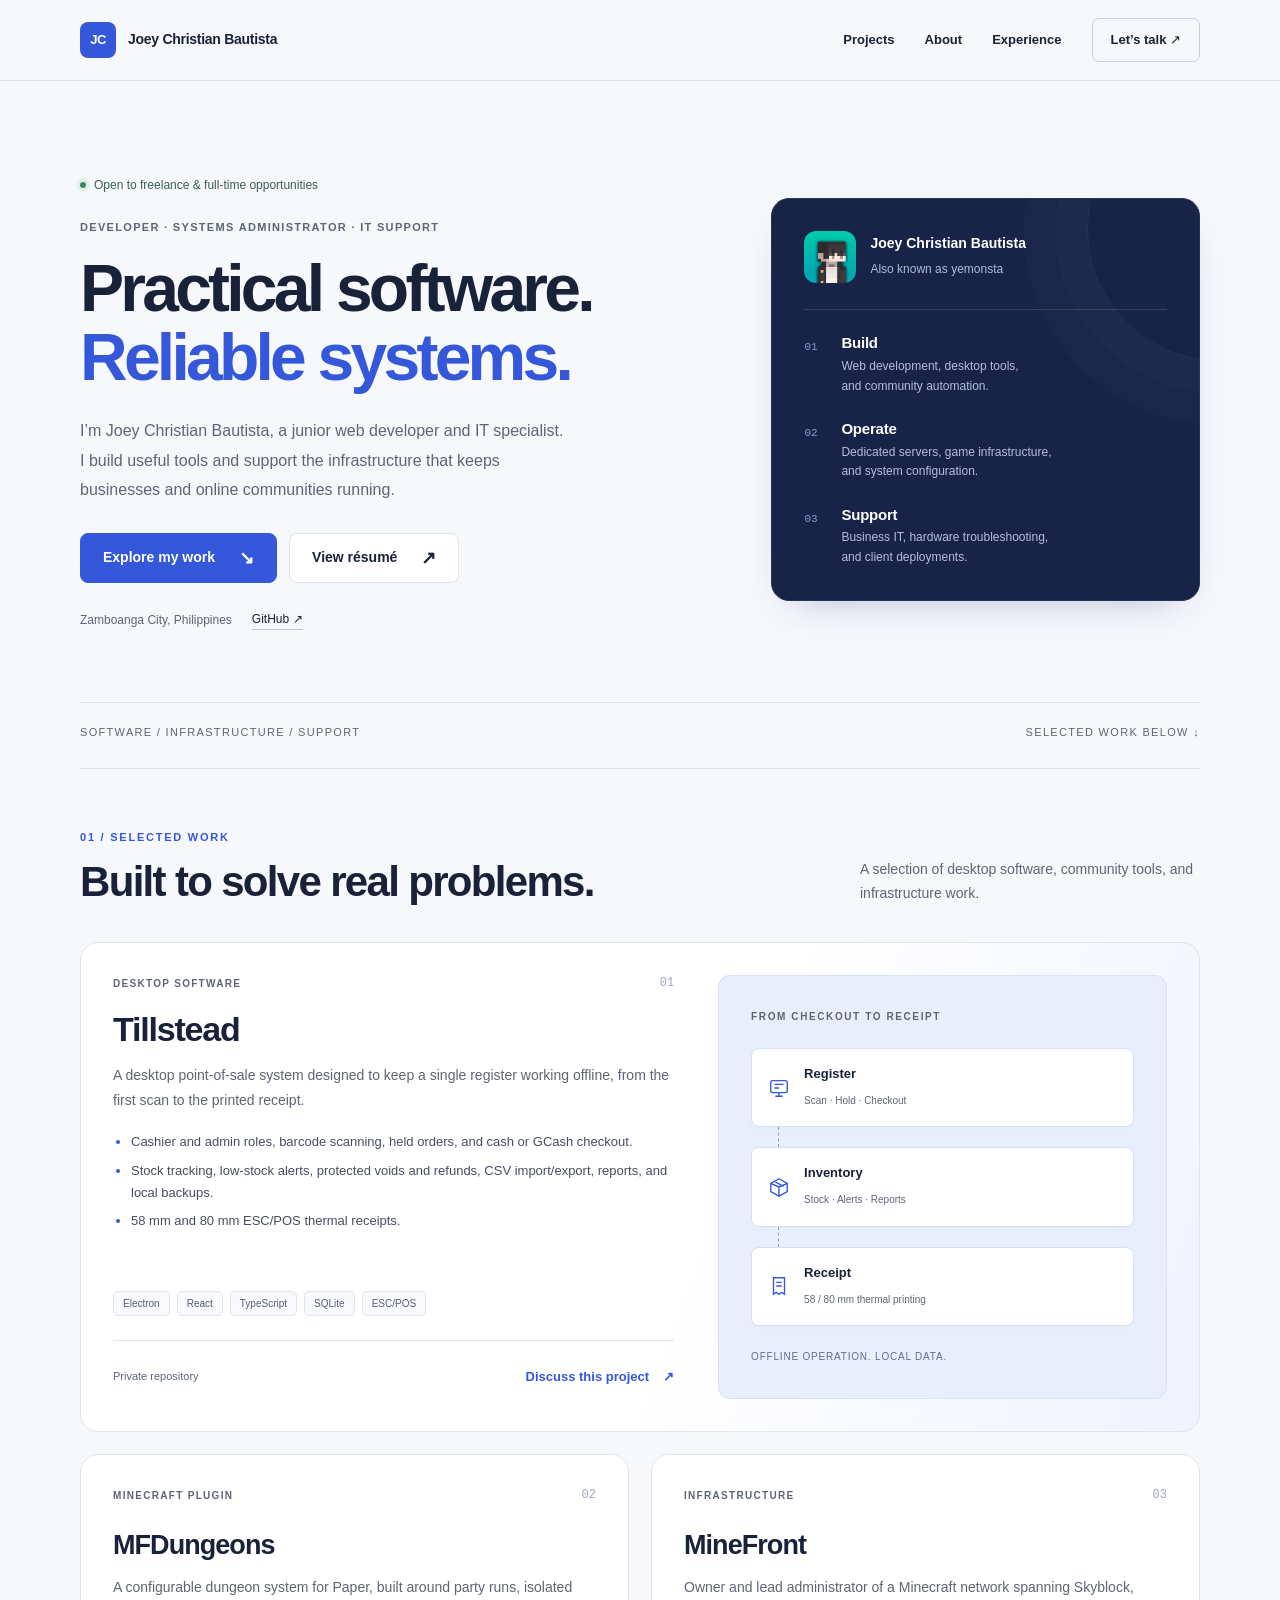
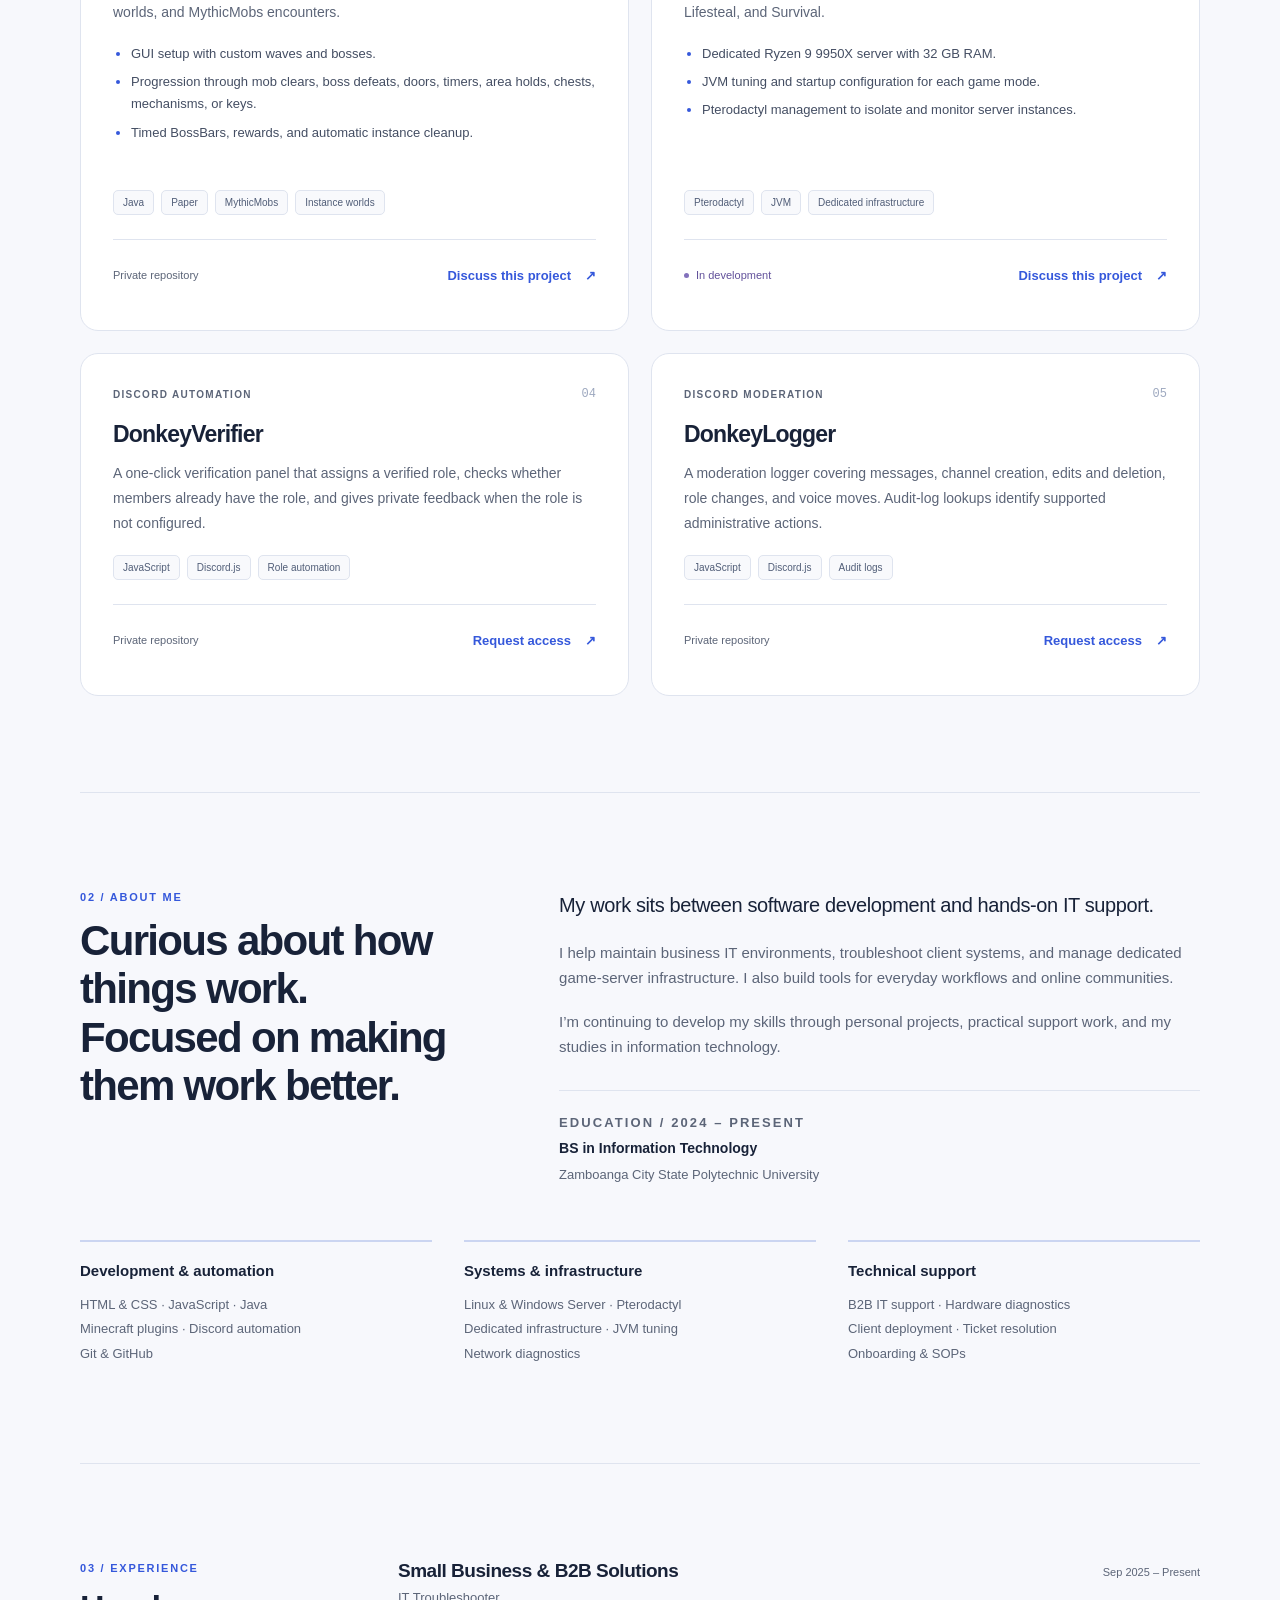
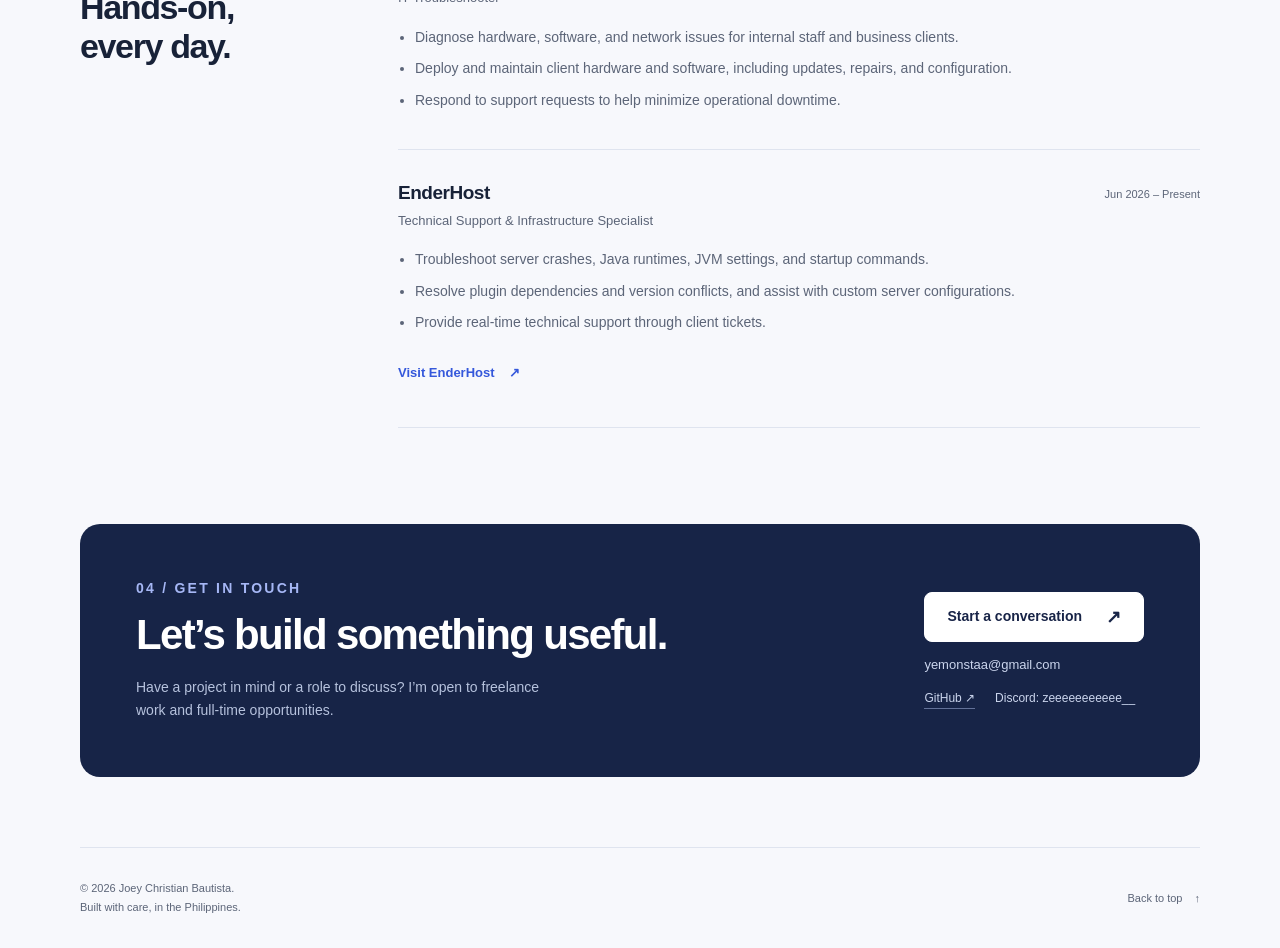
==== index.html @ 3cfa19e4 "Redesign portfolio with professional project-focused layout Rebuild the blue and indigo portfolio wi" ====
<!DOCTYPE html>
<html lang="en">
<head>
<meta charset="UTF-8">
<meta name="viewport" content="width=device-width, initial-scale=1">
<meta name="theme-color" content="#f7f8fc">
<meta name="description" content="Joey Christian Bautista - junior web developer, systems administrator, and technical support specialist. Explore desktop software, Minecraft plugins, Discord automation, and infrastructure projects.">
<title>Joey Christian Bautista | Developer &amp; Systems Specialist</title>
<link rel="icon" href="avatar.png">
<style>
/* A compact, self-contained portfolio. No external font or script dependencies. */
:root{--paper:#f7f8fc;--white:#fff;--ink:#182238;--muted:#5c6578;--line:#dfe4ef;--blue:#3558db;--indigo:#4340b6;--soft:#edf0fc;--radius:18px}
*{box-sizing:border-box}html{scroll-behavior:smooth;scroll-padding-top:96px}body{margin:0;background:var(--paper);color:var(--ink);font:16px/1.7 -apple-system,BlinkMacSystemFont,"Segoe UI",sans-serif;-webkit-font-smoothing:antialiased}h1,h2,h3,h4,p{margin:0}h1,h2,h3,h4{line-height:1.15}a{color:inherit;text-decoration:none}button{font:inherit}img{max-width:100%;display:block}svg{display:block}button,a{-webkit-tap-highlight-color:transparent}a:focus-visible,button:focus-visible,summary:focus-visible{outline:3px solid #5575f0;outline-offset:5px}a,button{touch-action:manipulation}::selection{background:#dce3ff;color:#162354}.wrap{width:min(1120px,calc(100% - 96px));margin-inline:auto}.skip{position:fixed;top:-100px;left:20px;z-index:99;background:white;padding:12px 20px;border:2px solid var(--blue)}.skip:focus{top:12px}.eyebrow{font-size:11px;line-height:1.5;letter-spacing:.16em;text-transform:uppercase;font-weight:700;color:var(--blue)}.section{padding-block:96px;border-top:1px solid var(--line)}.section-head{display:flex;justify-content:space-between;align-items:end;gap:32px;margin-bottom:36px}.section-head h2,.about h2{font-size:clamp(30px,3.3vw,42px);letter-spacing:-.04em;margin-top:12px}.section-head>p{max-width:340px;font-size:14px;color:var(--muted)}.arrow{font-size:18px;line-height:1}.button{display:inline-flex;align-items:center;justify-content:center;gap:24px;min-height:50px;padding:12px 22px;background:var(--blue);border:1px solid var(--blue);border-radius:8px;color:white;font-size:14px;font-weight:650;transition:background .2s,transform .2s}.button:hover{background:#2643b1;transform:translateY(-2px)}.button.secondary{background:white;color:var(--ink);border-color:var(--line)}.button.secondary:hover{border-color:var(--blue);background:var(--soft)}.text-link{display:inline-flex;align-items:center;gap:14px;min-height:44px;font-weight:650;font-size:13px;color:var(--blue)}.text-link:hover{text-decoration:underline;text-underline-offset:5px}.actions{display:flex;flex-wrap:wrap;gap:12px}
/* Navigation */
.site-header{position:sticky;top:0;z-index:20;background:rgba(247,248,252,.96);border-bottom:1px solid var(--line);backdrop-filter:blur(14px)}.nav{min-height:80px;display:flex;align-items:center;justify-content:space-between;gap:24px;position:relative}.brand{display:flex;align-items:center;gap:12px;font-weight:650;font-size:14px;letter-spacing:-.02em}.monogram{display:grid;place-items:center;background:var(--blue);color:#fff;width:36px;height:36px;border-radius:8px;font-size:13px;letter-spacing:-.04em}.nav-links{list-style:none;padding:0;margin:0;display:flex;align-items:center;gap:30px;font-size:13px;font-weight:550}.nav-links a{display:flex;align-items:center;min-height:44px}.nav-links a:hover{color:var(--blue)}.nav-links .nav-contact{border:1px solid #c9d0e3;border-radius:7px;padding:0 18px}.menu{display:none;min-width:44px;min-height:44px;align-items:center;justify-content:center;gap:8px;background:white;border:1px solid var(--line);border-radius:7px;font-size:12px;color:var(--ink)}
/* Introduction */
.hero{padding:88px 0 72px;display:grid;grid-template-columns:1.45fr 1fr;gap:70px;align-items:center}.availability{display:inline-flex;align-items:center;gap:8px;font-size:12px;color:#356151;margin-bottom:24px}.availability::before{content:"";width:6px;height:6px;border-radius:50%;background:#398766;box-shadow:0 0 0 4px #e4f1ea}.hero .eyebrow{color:var(--muted);letter-spacing:.12em}.hero h1{font-size:clamp(42px,5.2vw,66px);letter-spacing:-.057em;line-height:1.05;font-weight:700;margin-top:18px}.hero h1 span{color:var(--blue)}.intro{max-width:490px;color:var(--muted);font-size:16px;line-height:1.85;margin:24px 0 28px}.hero-meta{display:flex;gap:20px;align-items:center;flex-wrap:wrap;margin-top:26px;font-size:12px;color:var(--muted)}.hero-meta a{color:var(--ink);border-bottom:1px solid #bcc5da}.profile{background:#172447;border:1px solid #27355b;border-radius:var(--radius);color:white;padding:32px;box-shadow:0 16px 40px -24px #14295766;position:relative;overflow:hidden}.profile::before{content:"";position:absolute;width:260px;height:260px;border:1px solid #ffffff10;border-radius:50%;right:-150px;top:-100px;box-shadow:0 0 0 32px #ffffff03,0 0 0 64px #ffffff03;pointer-events:none}.profile-person{display:flex;align-items:center;gap:14px;padding-bottom:26px;border-bottom:1px solid #ffffff22;position:relative}.profile-person img{width:52px;height:52px;object-fit:cover;border-radius:12px;background:#d7e0f9}.profile-person strong{font-size:14px;line-height:1.5;display:block}.profile-person span{font-size:12px;color:#aebbd8}.practice{display:grid;grid-template-columns:25px 1fr;gap:12px;padding-top:24px}.practice>span{color:#899cd0;font-size:11px;font-family:monospace;padding-top:4px}.practice h2{font-size:15px;font-weight:550;margin-bottom:5px;letter-spacing:-.015em}.practice p{color:#b3bfd9;font-size:12px;line-height:1.65}.hero-foot{display:flex;justify-content:space-between;padding:20px 0 26px;border-top:1px solid var(--line);font-size:11px;letter-spacing:.12em;text-transform:uppercase;color:var(--muted)}
/* Selected work */
.projects{padding-top:60px}.project-grid{display:grid;grid-template-columns:repeat(2,minmax(0,1fr));gap:22px}.project{background:white;border:1px solid var(--line);border-radius:var(--radius);padding:32px;display:flex;flex-direction:column;min-width:0;transition:border-color .2s,box-shadow .2s}.project:hover{border-color:#afbce6;box-shadow:0 12px 32px -24px #263e8b66}.project-top{display:flex;align-items:center;justify-content:space-between;gap:18px;margin-bottom:26px}.category{font-size:10px;letter-spacing:.13em;text-transform:uppercase;color:var(--muted);font-weight:650}.project-number{color:#9da8bf;font:12px monospace}.project h3{font-size:27px;letter-spacing:-.035em;margin-bottom:14px}.project p{color:var(--muted);font-size:14px;line-height:1.8}.project ul{padding-left:18px;margin:18px 0 22px;font-size:13px;color:#444e63}.project li{margin-bottom:6px}.project li::marker{color:var(--blue)}.tags{display:flex;flex-wrap:wrap;gap:7px;margin-top:auto;padding-top:18px}.tags span{border:1px solid var(--line);background:#f8f9fc;border-radius:5px;padding:4px 9px;font-size:10px;color:#515e78;line-height:1.5}.project-bottom{margin-top:24px;padding-top:14px;border-top:1px solid var(--line);display:flex;align-items:center;justify-content:space-between;gap:10px}.project-bottom small{font-size:11px;color:var(--muted)}.featured{grid-column:1/-1;display:grid;grid-template-columns:1.25fr 1fr;gap:44px;background:linear-gradient(110deg,#fff 55%,#f0f3ff 100%)}.feature-copy{display:flex;flex-direction:column;min-width:0}.featured h3{font-size:34px}.featured .project-top{margin-bottom:18px}.system-visual{background:#e9eefc;border:1px solid #d9e1f5;border-radius:12px;display:flex;flex-direction:column;justify-content:center;padding:32px;min-width:0;position:relative}.system-visual .eyebrow{font-size:10px;margin-bottom:22px}.flow-item{background:#fff;border:1px solid #d7dff2;border-radius:8px;padding:14px 16px;display:flex;align-items:center;gap:14px;box-shadow:0 4px 10px #18223803}.flow-item svg{width:22px;height:22px;stroke:var(--blue);stroke-width:1.5;fill:none;flex-shrink:0}.flow-item strong{display:block;font-size:13px;font-weight:650}.flow-item span{font-size:10px;color:var(--muted)}.flow-line{height:20px;border-left:1px dashed #8f9fcd;margin-left:27px}.visual-caption{font-size:10px!important;color:#5d6d92!important;letter-spacing:.08em;text-transform:uppercase;margin-top:22px}.compact h3{font-size:23px}.compact .project-top{margin-bottom:18px}.status{display:inline-flex;align-items:center;gap:7px;color:#61509a!important}.status::before{content:"";width:5px;height:5px;background:#8271bc;border-radius:50%}
/* About, skills and experience */
.about{display:grid;grid-template-columns:.85fr 1.4fr;gap:90px}.about-copy>p{color:var(--muted);margin-bottom:18px;font-size:15px}.about-copy>p:first-child{font-size:20px;line-height:1.65;letter-spacing:-.02em;color:var(--ink)}.education{margin-top:30px;padding:22px 0 0;border-top:1px solid var(--line)}.education h3{font-size:14px;margin:8px 0}.education p{font-size:13px;color:var(--muted)}.skills{display:grid;grid-template-columns:repeat(3,minmax(0,1fr));gap:32px;margin-top:54px}.skill{border-top:2px solid #cbd5f1;padding-top:20px}.skill h3{font-size:15px;margin-bottom:13px}.skill p{font-size:13px;color:var(--muted);line-height:1.9}.experience{display:grid;grid-template-columns:270px 1fr;gap:48px}.experience-intro h2{font-size:34px;letter-spacing:-.04em;margin-top:12px}.job{display:grid;grid-template-columns:1fr auto;gap:12px 20px;padding:0 0 32px;margin-bottom:32px;border-bottom:1px solid var(--line)}.job:last-child{margin-bottom:0}.job h3{font-size:19px;letter-spacing:-.025em}.job .role{font-size:13px;color:var(--muted);margin-top:6px}.job time{font-size:11px;color:var(--muted);padding-top:3px}.job ul{grid-column:1/-1;margin:0;padding-left:17px;font-size:14px;color:var(--muted)}.job li{padding:4px 0}.job .text-link{grid-column:1/-1;justify-self:start}.contact{background:#172447;color:#fff;border-radius:20px;padding:54px 56px;margin-bottom:70px;display:flex;align-items:center;justify-content:space-between;gap:40px}.contact .eyebrow{color:#a6b7f5}.contact h2{font-size:clamp(30px,3.4vw,42px);letter-spacing:-.04em;margin:12px 0 16px}.contact p{color:#b6c2dd;font-size:14px;max-width:420px}.contact-links{min-width:0;display:flex;flex-direction:column;align-items:flex-start;gap:12px}.contact .button{background:#fff;color:#182447;border-color:white}.contact .button:hover{background:#e5ebff}.contact-email{font-size:13px;color:#cbd5ed;overflow-wrap:anywhere}.contact-extra{display:flex;gap:20px;flex-wrap:wrap;font-size:12px;color:#cbd5ed}.contact-extra a{border-bottom:1px solid #627198}.footer{border-top:1px solid var(--line);padding:28px 0;display:flex;justify-content:space-between;align-items:center;gap:24px;font-size:11px;color:var(--muted)}.footer a{display:flex;align-items:center;gap:12px;min-height:44px}
@media(min-width:1400px){.hero{padding-block:104px 88px}}
@media(max-width:1000px){.wrap{width:calc(100% - 64px)}.hero{gap:36px;grid-template-columns:1.2fr 1fr}.hero h1{font-size:50px}.profile{padding:26px}.featured{gap:28px}.project{padding:26px}.system-visual{padding:24px}.about{gap:48px}.experience{grid-template-columns:220px 1fr;gap:32px}.contact{padding:42px}}
@media(max-width:760px){html{scroll-padding-top:85px}.wrap{width:calc(100% - 40px)}.nav{min-height:68px;flex-wrap:wrap;gap:0}.brand{font-size:13px}.monogram{width:33px;height:33px}.nav-links{width:100%;gap:0;padding:8px 0 14px;flex-direction:column;align-items:stretch}.nav-links a{padding:10px 12px;border-radius:7px}.nav-links .nav-contact{border:0;padding:10px 12px}.nav-links a:hover{background:var(--soft)}.js .menu{display:inline-flex}.js .nav-links{display:none}.js .nav-links.is-open{display:flex}.hero{padding:46px 0 34px;grid-template-columns:1fr;gap:34px}.hero h1{font-size:clamp(39px,8.7vw,58px);line-height:1.08}.availability{margin-bottom:21px;font-size:11px}.intro{font-size:15px;line-height:1.8;margin:20px 0 24px}.hero-meta{margin-top:22px;gap:14px}.profile{padding:24px}.profile-person{padding-bottom:18px}.practice{padding-top:18px}.hero-foot{font-size:9px;padding-top:18px;gap:20px}.section{padding-block:58px}.section-head{display:block;margin-bottom:26px}.section-head>p{margin-top:16px;max-width:420px}.project-grid{grid-template-columns:1fr;gap:18px}.featured{grid-column:auto;grid-template-columns:1fr;gap:24px}.project{padding:24px}.featured h3{font-size:30px}.system-visual{padding:24px}.project-top{margin-bottom:20px}.about{grid-template-columns:1fr;gap:26px}.about-copy>p:first-child{font-size:19px}.skills{grid-template-columns:1fr;gap:25px;margin-top:36px}.skill{padding-top:16px}.experience{grid-template-columns:1fr;gap:30px}.job{grid-template-columns:1fr;gap:10px}.job ul,.job .text-link{grid-column:auto}.job time{grid-row:2;padding:0}.contact{display:block;padding:32px 26px;margin-bottom:38px;border-radius:14px}.contact-links{margin-top:26px}.contact p{font-size:14px}.footer{align-items:flex-start;font-size:10px;gap:16px}.footer p{max-width:220px}.footer a{flex-shrink:0;min-height:32px}.contact-extra{gap:12px}.section-head h2,.about h2{font-size:32px}}
@media(max-width:360px){.wrap{width:calc(100% - 32px)}.brand{gap:9px;font-size:12px}.hero h1{font-size:36px}.actions{flex-direction:column}.actions .button{width:100%}.project{padding:20px}.project-bottom{align-items:flex-start;flex-direction:column;gap:0}.profile{padding:20px}.hero-foot{letter-spacing:.07em}.contact{padding:28px 22px}}
@media(prefers-reduced-motion:reduce){html{scroll-behavior:auto}*,*::before,*::after{transition:none!important;animation:none!important}}
@media print{.site-header,.menu,.contact,.footer,.actions{display:none}.wrap{width:100%}.section{padding-block:24px}.hero{padding-block:20px}.project,.job{break-inside:avoid}body{background:white}}
</style>
</head>
<body id="top">
<a class="skip" href="#main">Skip to content</a>
<header class="site-header"><nav class="nav wrap" aria-label="Main navigation">
<a class="brand" href="#top" aria-label="Joey Christian Bautista, home"><span class="monogram" aria-hidden="true">JC</span><span>Joey Christian Bautista</span></a>
<button class="menu" type="button" aria-expanded="false" aria-controls="navigation" aria-label="Open navigation">Menu <span aria-hidden="true">☰</span></button>
<ul class="nav-links" id="navigation"><li><a href="#projects">Projects</a></li><li><a href="#about">About</a></li><li><a href="#experience">Experience</a></li><li><a class="nav-contact" href="#contact">Let’s talk <span aria-hidden="true">&nbsp;↗</span></a></li></ul>
</nav></header>
<main id="main">
<div class="wrap">
<section class="hero" aria-labelledby="hero-title">
<div><p class="availability">Open to freelance &amp; full-time opportunities</p><p class="eyebrow">Developer · Systems administrator · IT support</p><h1 id="hero-title">Practical software.<br><span>Reliable systems.</span></h1><p class="intro">I’m Joey Christian Bautista, a junior web developer and IT specialist. I build useful tools and support the infrastructure that keeps businesses and online communities running.</p><div class="actions"><a class="button" href="#projects">Explore my work <span class="arrow" aria-hidden="true">↘</span></a><a class="button secondary" href="resume-2026.pdf" target="_blank" rel="noopener">View résumé <span class="arrow" aria-hidden="true">↗</span></a></div><div class="hero-meta"><span>Zamboanga City, Philippines</span><a href="https://github.com/yemonstaa" target="_blank" rel="noopener">GitHub ↗</a></div></div>
<aside class="profile" aria-label="Areas of work"><div class="profile-person"><img src="avatar.png" width="52" height="52" alt="Joey’s pixel avatar"><div><strong>Joey Christian Bautista</strong><span>Also known as yemonsta</span></div></div><div class="practice"><span>01</span><div><h2>Build</h2><p>Web development, desktop tools,<br>and community automation.</p></div></div><div class="practice"><span>02</span><div><h2>Operate</h2><p>Dedicated servers, game infrastructure,<br>and system configuration.</p></div></div><div class="practice"><span>03</span><div><h2>Support</h2><p>Business IT, hardware troubleshooting,<br>and client deployments.</p></div></div></aside>
</section>
<div class="hero-foot"><span>Software / Infrastructure / Support</span><span>Selected work below ↓</span></div>
<section class="section projects" id="projects" aria-labelledby="projects-title">
<div class="section-head"><div><p class="eyebrow">01 / Selected work</p><h2 id="projects-title">Built to solve real problems.</h2></div><p>A selection of desktop software, community tools, and infrastructure work.</p></div>
<div class="project-grid">
<article class="project featured"><div class="feature-copy"><div class="project-top"><span class="category">Desktop software</span><span class="project-number">01</span></div><h3>Tillstead</h3><p>A desktop point-of-sale system designed to keep a single register working offline, from the first scan to the printed receipt.</p><ul><li>Cashier and admin roles, barcode scanning, held orders, and cash or GCash checkout.</li><li>Stock tracking, low-stock alerts, protected voids and refunds, CSV import/export, reports, and local backups.</li><li>58 mm and 80 mm ESC/POS thermal receipts.</li></ul><div class="tags" aria-label="Technologies"><span>Electron</span><span>React</span><span>TypeScript</span><span>SQLite</span><span>ESC/POS</span></div><div class="project-bottom"><small>Private repository</small><a class="text-link" href="mailto:yemonstaa@gmail.com?subject=Tillstead%20project%20enquiry">Discuss this project <span aria-hidden="true">↗</span></a></div></div>
<div class="system-visual" aria-label="Tillstead capability overview"><p class="eyebrow">From checkout to receipt</p><div class="flow-item"><svg viewBox="0 0 24 24" aria-hidden="true"><rect x="3" y="4" width="18" height="13" rx="2"/><path d="M8 21h8m-4-4v4M7 8h10M7 12h5"/></svg><div><strong>Register</strong><span>Scan · Hold · Checkout</span></div></div><div class="flow-line" aria-hidden="true"></div><div class="flow-item"><svg viewBox="0 0 24 24" aria-hidden="true"><path d="m12 3 9 5v9l-9 5-9-5V8l9-5Zm0 9 9-4m-9 4L3 8m9 4v10M7 5.8l10 5.5"/></svg><div><strong>Inventory</strong><span>Stock · Alerts · Reports</span></div></div><div class="flow-line" aria-hidden="true"></div><div class="flow-item"><svg viewBox="0 0 24 24" aria-hidden="true"><path d="M6 3h12v18l-3-2-3 2-3-2-3 2V3Zm3 5h6m-6 4h6"/></svg><div><strong>Receipt</strong><span>58 / 80 mm thermal printing</span></div></div><p class="visual-caption">Offline operation. Local data.</p></div></article>
<article class="project"><div class="project-top"><span class="category">Minecraft plugin</span><span class="project-number">02</span></div><h3>MFDungeons</h3><p>A configurable dungeon system for Paper, built around party runs, isolated worlds, and MythicMobs encounters.</p><ul><li>GUI setup with custom waves and bosses.</li><li>Progression through mob clears, boss defeats, doors, timers, area holds, chests, mechanisms, or keys.</li><li>Timed BossBars, rewards, and automatic instance cleanup.</li></ul><div class="tags" aria-label="Technologies"><span>Java</span><span>Paper</span><span>MythicMobs</span><span>Instance worlds</span></div><div class="project-bottom"><small>Private repository</small><a class="text-link" href="mailto:yemonstaa@gmail.com?subject=MFDungeons%20project%20enquiry">Discuss this project <span aria-hidden="true">↗</span></a></div></article>
<article class="project"><div class="project-top"><span class="category">Infrastructure</span><span class="project-number">03</span></div><h3>MineFront</h3><p>Owner and lead administrator of a Minecraft network spanning Skyblock, Lifesteal, and Survival.</p><ul><li>Dedicated Ryzen 9 9950X server with 32 GB RAM.</li><li>JVM tuning and startup configuration for each game mode.</li><li>Pterodactyl management to isolate and monitor server instances.</li></ul><div class="tags" aria-label="Technologies"><span>Pterodactyl</span><span>JVM</span><span>Dedicated infrastructure</span></div><div class="project-bottom"><small class="status">In development</small><a class="text-link" href="mailto:yemonstaa@gmail.com?subject=MineFront%20project%20enquiry">Discuss this project <span aria-hidden="true">↗</span></a></div></article>
<article class="project compact"><div class="project-top"><span class="category">Discord automation</span><span class="project-number">04</span></div><h3>DonkeyVerifier</h3><p>A one-click verification panel that assigns a verified role, checks whether members already have the role, and gives private feedback when the role is not configured.</p><div class="tags" aria-label="Technologies"><span>JavaScript</span><span>Discord.js</span><span>Role automation</span></div><div class="project-bottom"><small>Private repository</small><a class="text-link" href="mailto:yemonstaa@gmail.com?subject=DonkeyVerifier%20project%20enquiry">Request access <span aria-hidden="true">↗</span></a></div></article>
<article class="project compact"><div class="project-top"><span class="category">Discord moderation</span><span class="project-number">05</span></div><h3>DonkeyLogger</h3><p>A moderation logger covering messages, channel creation, edits and deletion, role changes, and voice moves. Audit-log lookups identify supported administrative actions.</p><div class="tags" aria-label="Technologies"><span>JavaScript</span><span>Discord.js</span><span>Audit logs</span></div><div class="project-bottom"><small>Private repository</small><a class="text-link" href="mailto:yemonstaa@gmail.com?subject=DonkeyLogger%20project%20enquiry">Request access <span aria-hidden="true">↗</span></a></div></article>
</div></section>
<section class="section" id="about" aria-labelledby="about-title"><div class="about"><div><p class="eyebrow">02 / About me</p><h2 id="about-title">Curious about how<br>things work.<br>Focused on making<br>them work better.</h2></div><div class="about-copy"><p>My work sits between software development and hands-on IT support.</p><p>I help maintain business IT environments, troubleshoot client systems, and manage dedicated game-server infrastructure. I also build tools for everyday workflows and online communities.</p><p>I’m continuing to develop my skills through personal projects, practical support work, and my studies in information technology.</p><div class="education" id="education"><p class="eyebrow">Education / 2024 – Present</p><h3>BS in Information Technology</h3><p>Zamboanga City State Polytechnic University</p></div></div></div>
<div class="skills" id="skills"><article class="skill"><h3>Development &amp; automation</h3><p>HTML &amp; CSS · JavaScript · Java<br>Minecraft plugins · Discord automation<br>Git &amp; GitHub</p></article><article class="skill"><h3>Systems &amp; infrastructure</h3><p>Linux &amp; Windows Server · Pterodactyl<br>Dedicated infrastructure · JVM tuning<br>Network diagnostics</p></article><article class="skill"><h3>Technical support</h3><p>B2B IT support · Hardware diagnostics<br>Client deployment · Ticket resolution<br>Onboarding &amp; SOPs</p></article></div></section>
<section class="section experience" id="experience" aria-labelledby="experience-title"><div class="experience-intro"><p class="eyebrow">03 / Experience</p><h2 id="experience-title">Hands-on,<br>every day.</h2></div><div><article class="job"><div><h3>Small Business &amp; B2B Solutions</h3><p class="role">IT Troubleshooter</p></div><time datetime="2025-09-26">Sep 2025 – Present</time><ul><li>Diagnose hardware, software, and network issues for internal staff and business clients.</li><li>Deploy and maintain client hardware and software, including updates, repairs, and configuration.</li><li>Respond to support requests to help minimize operational downtime.</li></ul></article><article class="job"><div><h3>EnderHost</h3><p class="role">Technical Support &amp; Infrastructure Specialist</p></div><time datetime="2026-06-26">Jun 2026 – Present</time><ul><li>Troubleshoot server crashes, Java runtimes, JVM settings, and startup commands.</li><li>Resolve plugin dependencies and version conflicts, and assist with custom server configurations.</li><li>Provide real-time technical support through client tickets.</li></ul><a class="text-link" href="https://enderhost.co" target="_blank" rel="noopener">Visit EnderHost <span aria-hidden="true">↗</span></a></article></div></section>
<section class="contact" id="contact" aria-labelledby="contact-title"><div><p class="eyebrow">04 / Get in touch</p><h2 id="contact-title">Let’s build something useful.</h2><p>Have a project in mind or a role to discuss? I’m open to freelance work and full-time opportunities.</p></div><div class="contact-links"><a class="button" href="mailto:yemonstaa@gmail.com">Start a conversation <span class="arrow" aria-hidden="true">↗</span></a><a class="contact-email" href="mailto:yemonstaa@gmail.com">yemonstaa@gmail.com</a><div class="contact-extra"><a href="https://github.com/yemonstaa" target="_blank" rel="noopener">GitHub ↗</a><span>Discord: zeeeeeeeeeee__</span></div></div></section>
</div></main>
<footer class="footer wrap"><p>© 2026 Joey Christian Bautista.<br>Built with care, in the Philippines.</p><a href="#top">Back to top <span aria-hidden="true">↑</span></a></footer>
<script>
(function(){
  var menu=document.querySelector('.menu');
  var links=document.getElementById('navigation');
  var header=document.querySelector('.site-header');
  function closeMenu(returnFocus){menu.setAttribute('aria-expanded','false');menu.setAttribute('aria-label','Open navigation');links.classList.remove('is-open');if(returnFocus)menu.focus();}
  menu.addEventListener('click',function(){var open=menu.getAttribute('aria-expanded')==='true';menu.setAttribute('aria-expanded',String(!open));menu.setAttribute('aria-label',open?'Open navigation':'Close navigation');links.classList.toggle('is-open',!open);});
  links.addEventListener('click',function(event){if(event.target.closest('a'))closeMenu(false);});
  document.addEventListener('keydown',function(event){if(event.key==='Escape'&&menu.getAttribute('aria-expanded')==='true')closeMenu(true);});
  document.addEventListener('click',function(event){if(!header.contains(event.target))closeMenu(false);});
  window.matchMedia('(min-width:761px)').addEventListener('change',function(){closeMenu(false);});
  document.documentElement.classList.add('js');
})();
</script>
</body>
</html>
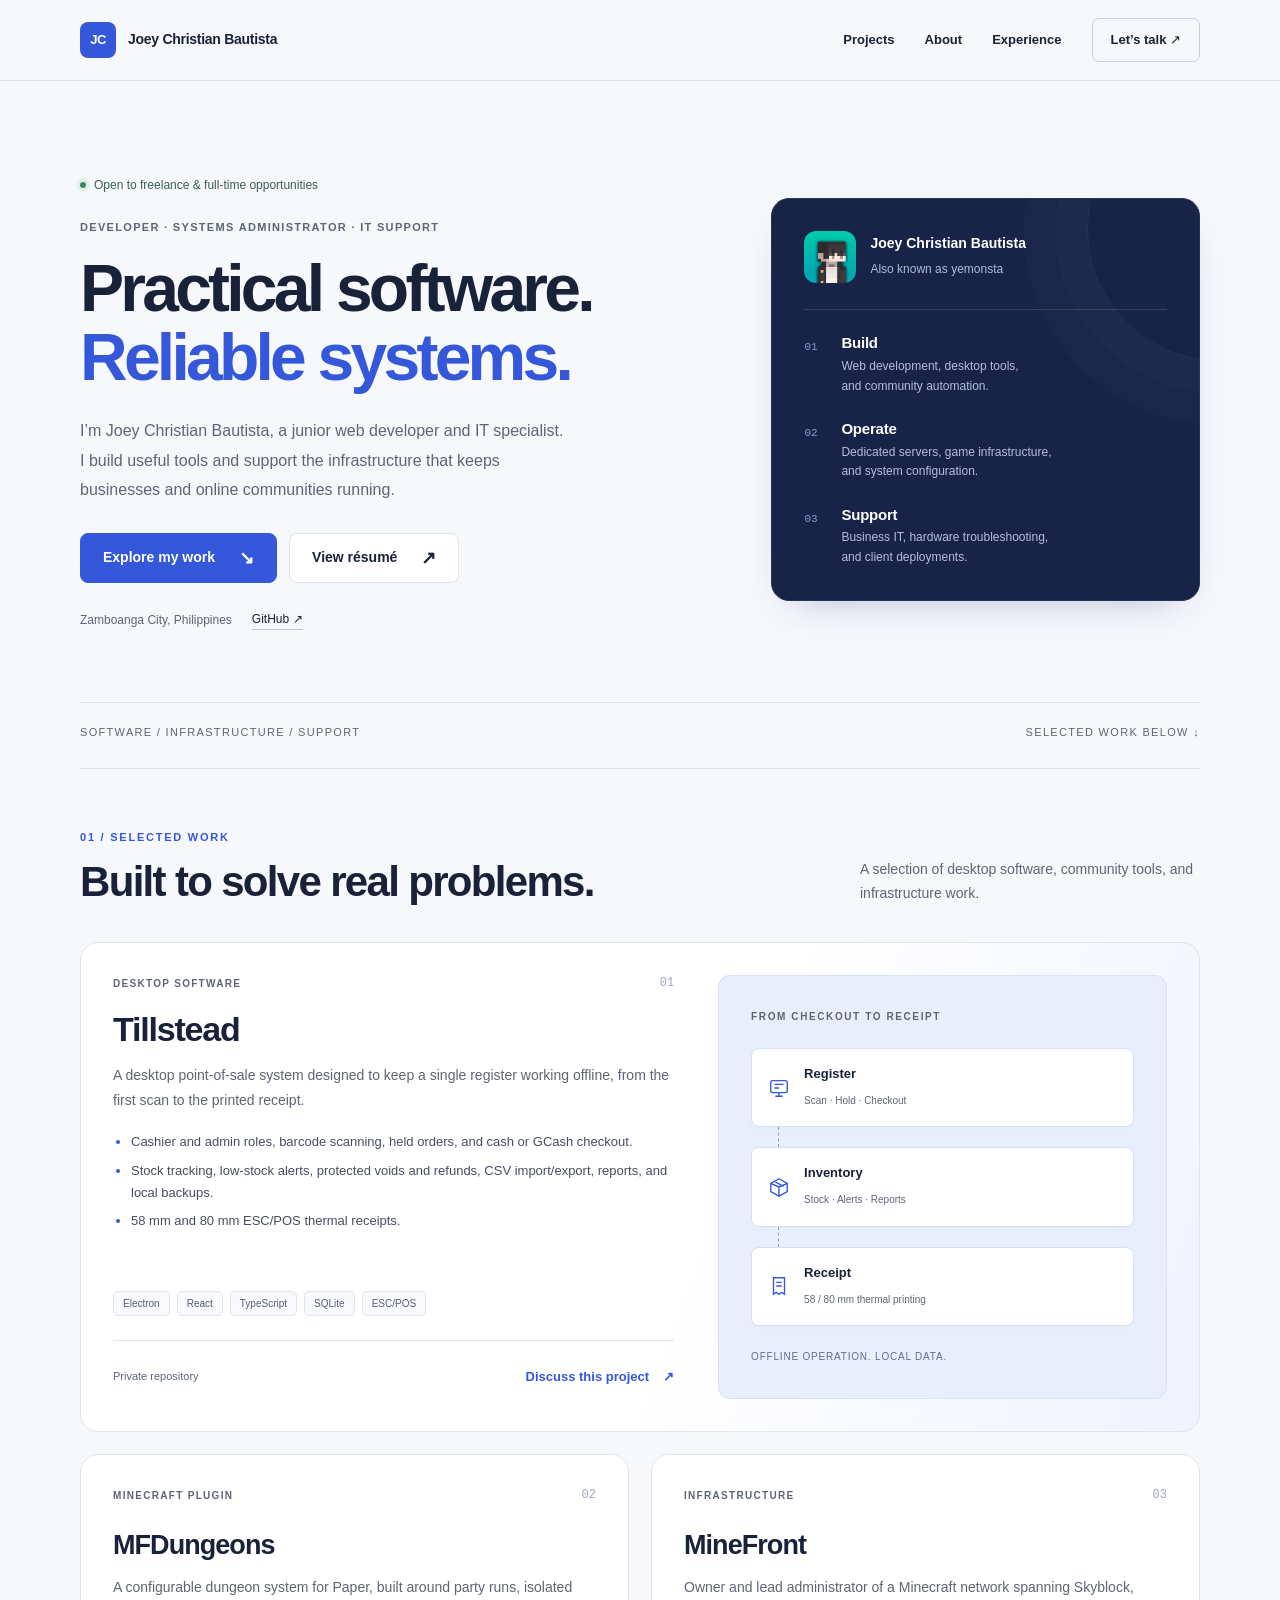
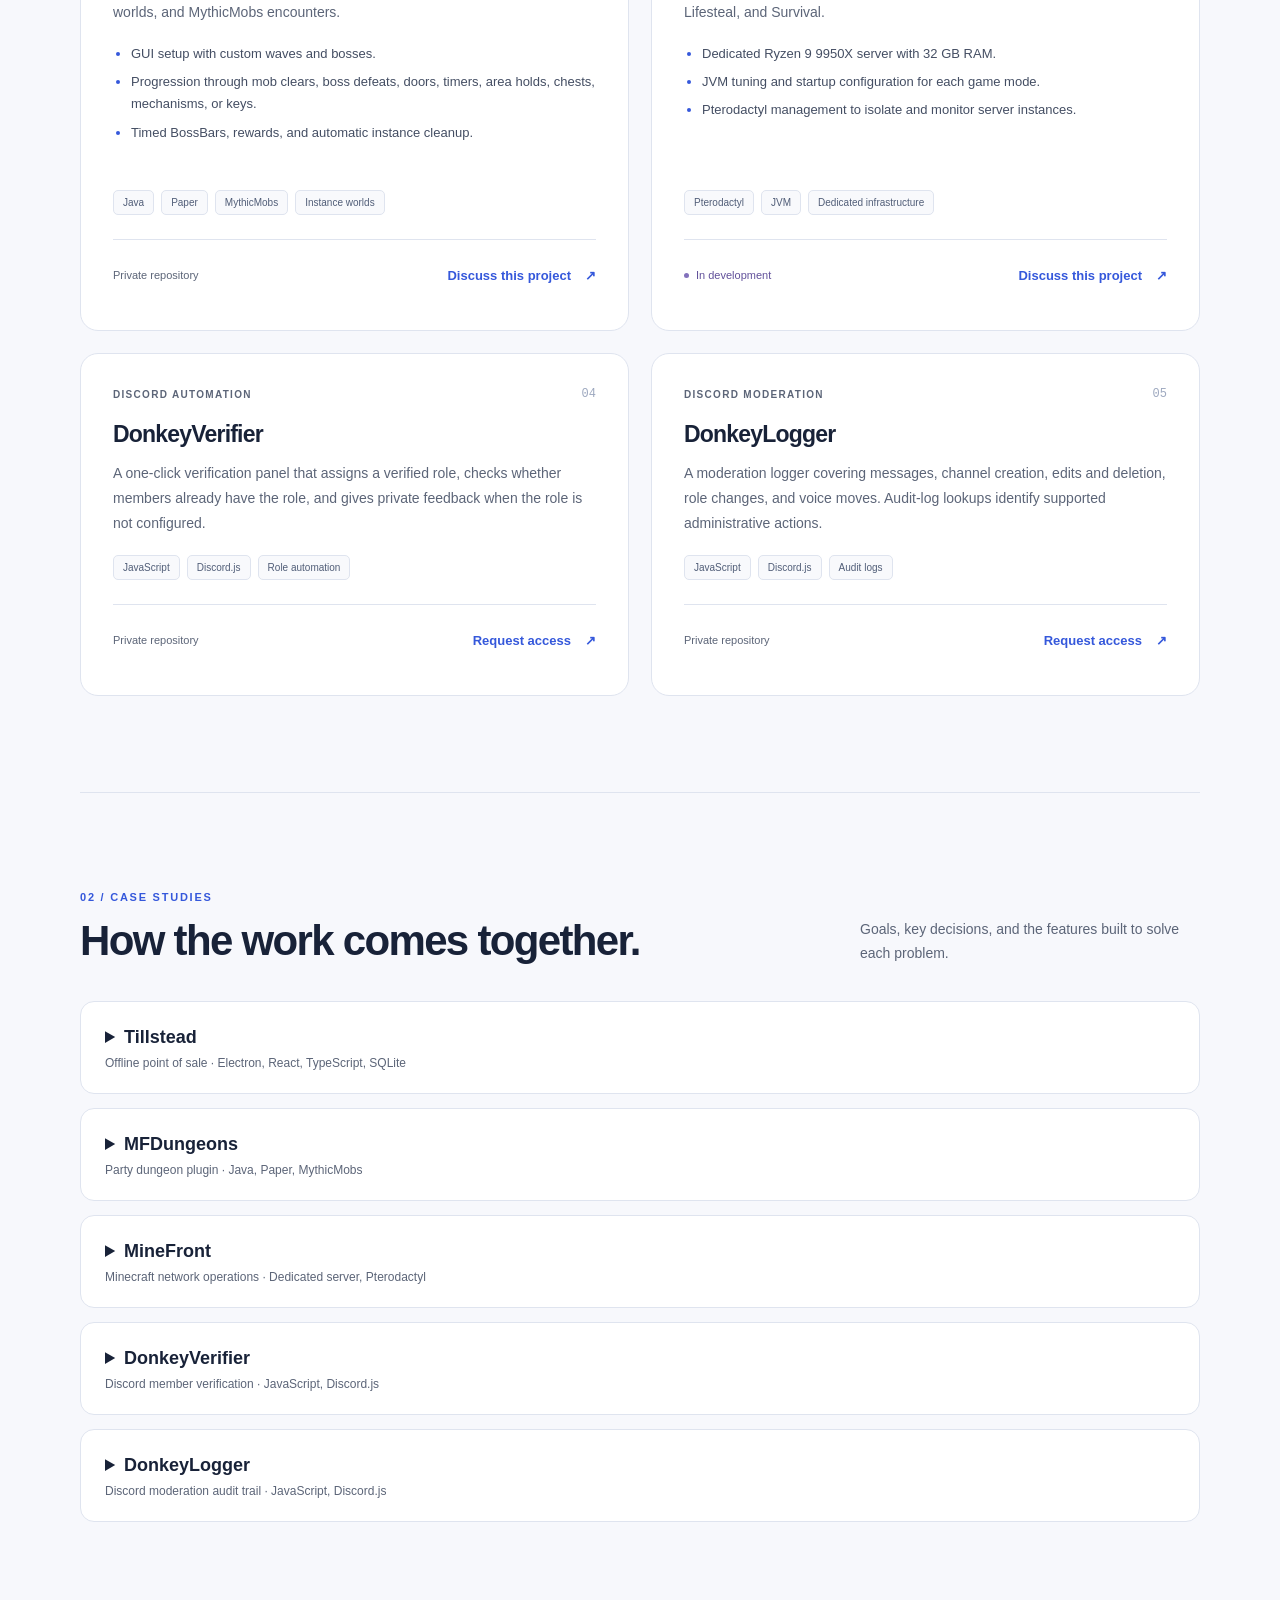
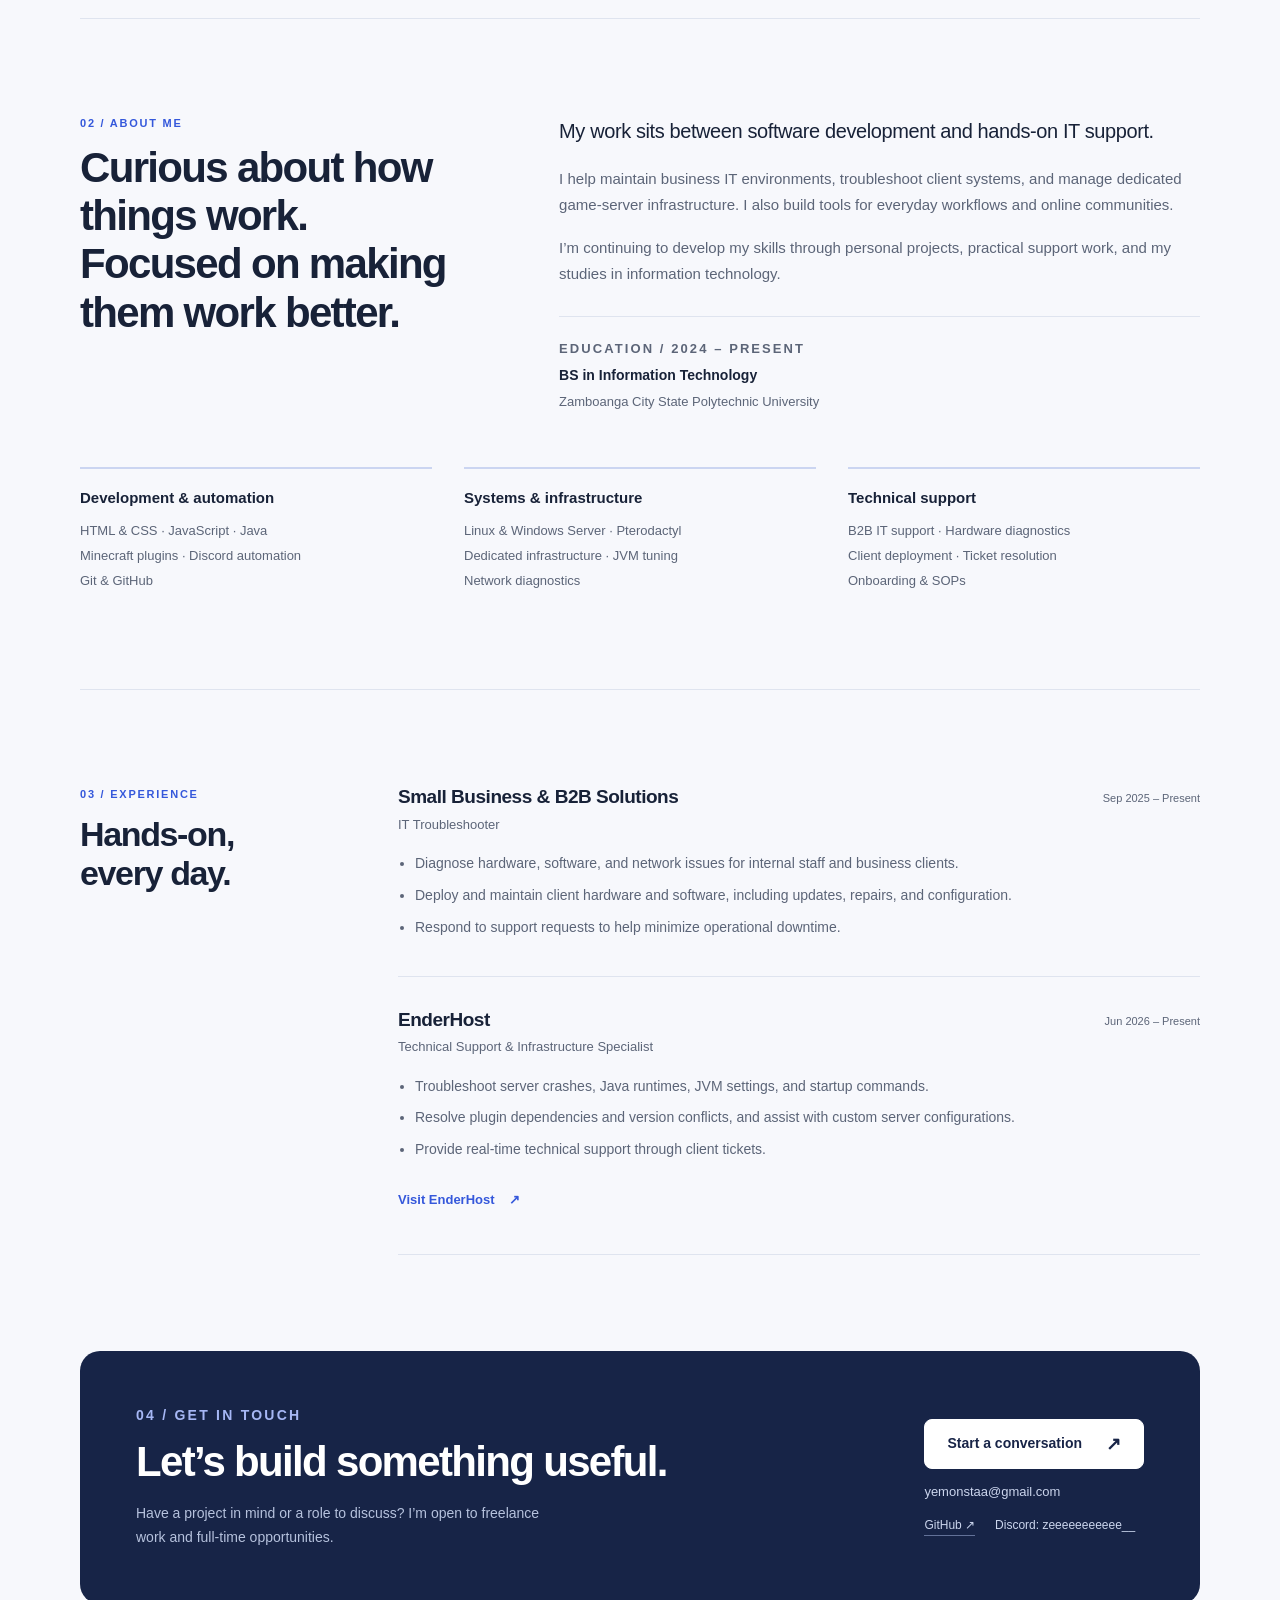
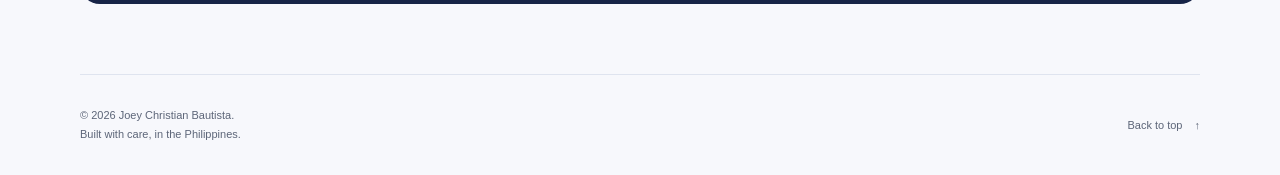
==== commit 97f5f48e: "Update index.html with new sections and contentAdd project case studies Added new case studies and a" ====
--- a/index.html
+++ b/index.html
@@ -37,7 +37,7 @@
 <main id="main">
 <div class="wrap">
 <section class="hero" aria-labelledby="hero-title">
-<div><p class="availability">Open to freelance &amp; full-time opportunities</p><p class="eyebrow">Developer · Systems administrator · IT support</p><h1 id="hero-title">Practical software.<br><span>Reliable systems.</span></h1><p class="intro">I’m Joey Christian Bautista, a junior web developer and IT specialist. I build useful tools and support the infrastructure that keeps businesses and online communities running.</p><div class="actions"><a class="button" href="#projects">Explore my work <span class="arrow" aria-hidden="true">↘</span></a><a class="button secondary" href="resume-2026.pdf" target="_blank" rel="noopener">View résumé <span class="arrow" aria-hidden="true">↗</span></a></div><div class="hero-meta"><span>Zamboanga City, Philippines</span><a href="https://github.com/yemonstaa" target="_blank" rel="noopener">GitHub ↗</a></div></div>
+<div><p class="availability">Open to freelance &amp; full-time opportunities</p><p class="eyebrow">Developer · Systems administrator · IT support</p><h1 id="hero-title">Practical software.<br><span>Reliable systems.</span></h1><p class="intro">I’m Joey Christian Bautista, a junior web developer and IT specialist. I build useful tools and support the infrastructure that keeps businesses and online communities running.</p><div class="actions"><a class="button" href="#projects">Explore my work <span class="arrow" aria-hidden="true">↘</span></a><a class="button secondary" href="resume-2026.pdf?v=6e0e73c" target="_blank" rel="noopener">View résumé <span class="arrow" aria-hidden="true">↗</span></a></div><div class="hero-meta"><span>Zamboanga City, Philippines</span><a href="https://github.com/yemonstaa" target="_blank" rel="noopener">GitHub ↗</a></div></div>
 <aside class="profile" aria-label="Areas of work"><div class="profile-person"><img src="avatar.png" width="52" height="52" alt="Joey’s pixel avatar"><div><strong>Joey Christian Bautista</strong><span>Also known as yemonsta</span></div></div><div class="practice"><span>01</span><div><h2>Build</h2><p>Web development, desktop tools,<br>and community automation.</p></div></div><div class="practice"><span>02</span><div><h2>Operate</h2><p>Dedicated servers, game infrastructure,<br>and system configuration.</p></div></div><div class="practice"><span>03</span><div><h2>Support</h2><p>Business IT, hardware troubleshooting,<br>and client deployments.</p></div></div></aside>
 </section>
 <div class="hero-foot"><span>Software / Infrastructure / Support</span><span>Selected work below ↓</span></div>
@@ -50,6 +50,15 @@
 <article class="project"><div class="project-top"><span class="category">Infrastructure</span><span class="project-number">03</span></div><h3>MineFront</h3><p>Owner and lead administrator of a Minecraft network spanning Skyblock, Lifesteal, and Survival.</p><ul><li>Dedicated Ryzen 9 9950X server with 32 GB RAM.</li><li>JVM tuning and startup configuration for each game mode.</li><li>Pterodactyl management to isolate and monitor server instances.</li></ul><div class="tags" aria-label="Technologies"><span>Pterodactyl</span><span>JVM</span><span>Dedicated infrastructure</span></div><div class="project-bottom"><small class="status">In development</small><a class="text-link" href="mailto:yemonstaa@gmail.com?subject=MineFront%20project%20enquiry">Discuss this project <span aria-hidden="true">↗</span></a></div></article>
 <article class="project compact"><div class="project-top"><span class="category">Discord automation</span><span class="project-number">04</span></div><h3>DonkeyVerifier</h3><p>A one-click verification panel that assigns a verified role, checks whether members already have the role, and gives private feedback when the role is not configured.</p><div class="tags" aria-label="Technologies"><span>JavaScript</span><span>Discord.js</span><span>Role automation</span></div><div class="project-bottom"><small>Private repository</small><a class="text-link" href="mailto:yemonstaa@gmail.com?subject=DonkeyVerifier%20project%20enquiry">Request access <span aria-hidden="true">↗</span></a></div></article>
 <article class="project compact"><div class="project-top"><span class="category">Discord moderation</span><span class="project-number">05</span></div><h3>DonkeyLogger</h3><p>A moderation logger covering messages, channel creation, edits and deletion, role changes, and voice moves. Audit-log lookups identify supported administrative actions.</p><div class="tags" aria-label="Technologies"><span>JavaScript</span><span>Discord.js</span><span>Audit logs</span></div><div class="project-bottom"><small>Private repository</small><a class="text-link" href="mailto:yemonstaa@gmail.com?subject=DonkeyLogger%20project%20enquiry">Request access <span aria-hidden="true">↗</span></a></div></article>
+</div></section>
+<section class="section" id="case-studies" aria-labelledby="case-studies-title">
+<div class="section-head"><div><p class="eyebrow">02 / Case studies</p><h2 id="case-studies-title">How the work comes together.</h2></div><p>Goals, key decisions, and the features built to solve each problem.</p></div>
+<div style="display:grid;gap:14px">
+<details style="background:#fff;border:1px solid var(--line);border-radius:14px;padding:20px 24px"><summary style="cursor:pointer;font-weight:650;font-size:18px">Tillstead <span style="display:block;font-size:12px;font-weight:400;color:var(--muted)">Offline point of sale · Electron, React, TypeScript, SQLite</span></summary><div style="display:grid;gap:18px;margin-top:20px"><div role="img" aria-label="Tillstead image placeholder" style="height:180px;border:1px dashed #b8c4e4;border-radius:10px;background:#f8f9fc"></div><div><p><strong>Goal:</strong> Keep a single-store checkout dependable even without internet.</p><p style="margin-top:10px"><strong>Built:</strong> A local-first register with cashier/admin roles, barcode scanning, held orders, cash and GCash payments, inventory controls, and ESC/POS receipt printing.</p><p style="margin-top:10px"><strong>Operations:</strong> Low-stock alerts, protected voids/refunds, CSV import/export, sales reports, and local backups.</p></div></div></details>
+<details style="background:#fff;border:1px solid var(--line);border-radius:14px;padding:20px 24px"><summary style="cursor:pointer;font-weight:650;font-size:18px">MFDungeons <span style="display:block;font-size:12px;font-weight:400;color:var(--muted)">Party dungeon plugin · Java, Paper, MythicMobs</span></summary><div style="display:grid;gap:18px;margin-top:20px"><div role="img" aria-label="MFDungeons image placeholder" style="height:180px;border:1px dashed #b8c4e4;border-radius:10px;background:#f8f9fc"></div><div><p><strong>Goal:</strong> Make repeatable party dungeons configurable without hand-building every run.</p><p style="margin-top:10px"><strong>Built:</strong> Isolated dungeon instances, GUI setup, custom mob waves and MythicMobs bosses, plus progression triggers for clears, keys, mechanisms, and timed area holds.</p><p style="margin-top:10px"><strong>Player flow:</strong> Timed BossBars, configurable rewards, and automatic instance cleanup.</p></div></div></details>
+<details style="background:#fff;border:1px solid var(--line);border-radius:14px;padding:20px 24px"><summary style="cursor:pointer;font-weight:650;font-size:18px">MineFront <span style="display:block;font-size:12px;font-weight:400;color:var(--muted)">Minecraft network operations · Dedicated server, Pterodactyl</span></summary><div style="display:grid;gap:18px;margin-top:20px"><div role="img" aria-label="MineFront image placeholder" style="height:180px;border:1px dashed #b8c4e4;border-radius:10px;background:#f8f9fc"></div><div><p><strong>Goal:</strong> Build a stable home for Skyblock, Lifesteal, and Survival.</p><p style="margin-top:10px"><strong>Built:</strong> Operations on a Ryzen 9 9950X host with 32 GB RAM, Pterodactyl-managed instances, and JVM/startup tuning by mode.</p><p style="margin-top:10px"><strong>Status:</strong> In development.</p></div></div></details>
+<details style="background:#fff;border:1px solid var(--line);border-radius:14px;padding:20px 24px"><summary style="cursor:pointer;font-weight:650;font-size:18px">DonkeyVerifier <span style="display:block;font-size:12px;font-weight:400;color:var(--muted)">Discord member verification · JavaScript, Discord.js</span></summary><div style="display:grid;gap:18px;margin-top:20px"><div role="img" aria-label="DonkeyVerifier image placeholder" style="height:180px;border:1px dashed #b8c4e4;border-radius:10px;background:#f8f9fc"></div><div><p><strong>Goal:</strong> Give community members a quick, clear verification flow.</p><p style="margin-top:10px"><strong>Built:</strong> A one-click panel that checks for an existing verified role, assigns it when needed, and returns private feedback if the role is missing.</p></div></div></details>
+<details style="background:#fff;border:1px solid var(--line);border-radius:14px;padding:20px 24px"><summary style="cursor:pointer;font-weight:650;font-size:18px">DonkeyLogger <span style="display:block;font-size:12px;font-weight:400;color:var(--muted)">Discord moderation audit trail · JavaScript, Discord.js</span></summary><div style="display:grid;gap:18px;margin-top:20px"><div role="img" aria-label="DonkeyLogger image placeholder" style="height:180px;border:1px dashed #b8c4e4;border-radius:10px;background:#f8f9fc"></div><div><p><strong>Goal:</strong> Give moderators a useful record of activity and server changes.</p><p style="margin-top:10px"><strong>Built:</strong> Event logging for messages, channel creation, edits/deletions, role changes, and voice moves, with audit-log lookups to identify supported actions.</p></div></div></details>
 </div></section>
 <section class="section" id="about" aria-labelledby="about-title"><div class="about"><div><p class="eyebrow">02 / About me</p><h2 id="about-title">Curious about how<br>things work.<br>Focused on making<br>them work better.</h2></div><div class="about-copy"><p>My work sits between software development and hands-on IT support.</p><p>I help maintain business IT environments, troubleshoot client systems, and manage dedicated game-server infrastructure. I also build tools for everyday workflows and online communities.</p><p>I’m continuing to develop my skills through personal projects, practical support work, and my studies in information technology.</p><div class="education" id="education"><p class="eyebrow">Education / 2024 – Present</p><h3>BS in Information Technology</h3><p>Zamboanga City State Polytechnic University</p></div></div></div>
 <div class="skills" id="skills"><article class="skill"><h3>Development &amp; automation</h3><p>HTML &amp; CSS · JavaScript · Java<br>Minecraft plugins · Discord automation<br>Git &amp; GitHub</p></article><article class="skill"><h3>Systems &amp; infrastructure</h3><p>Linux &amp; Windows Server · Pterodactyl<br>Dedicated infrastructure · JVM tuning<br>Network diagnostics</p></article><article class="skill"><h3>Technical support</h3><p>B2B IT support · Hardware diagnostics<br>Client deployment · Ticket resolution<br>Onboarding &amp; SOPs</p></article></div></section>
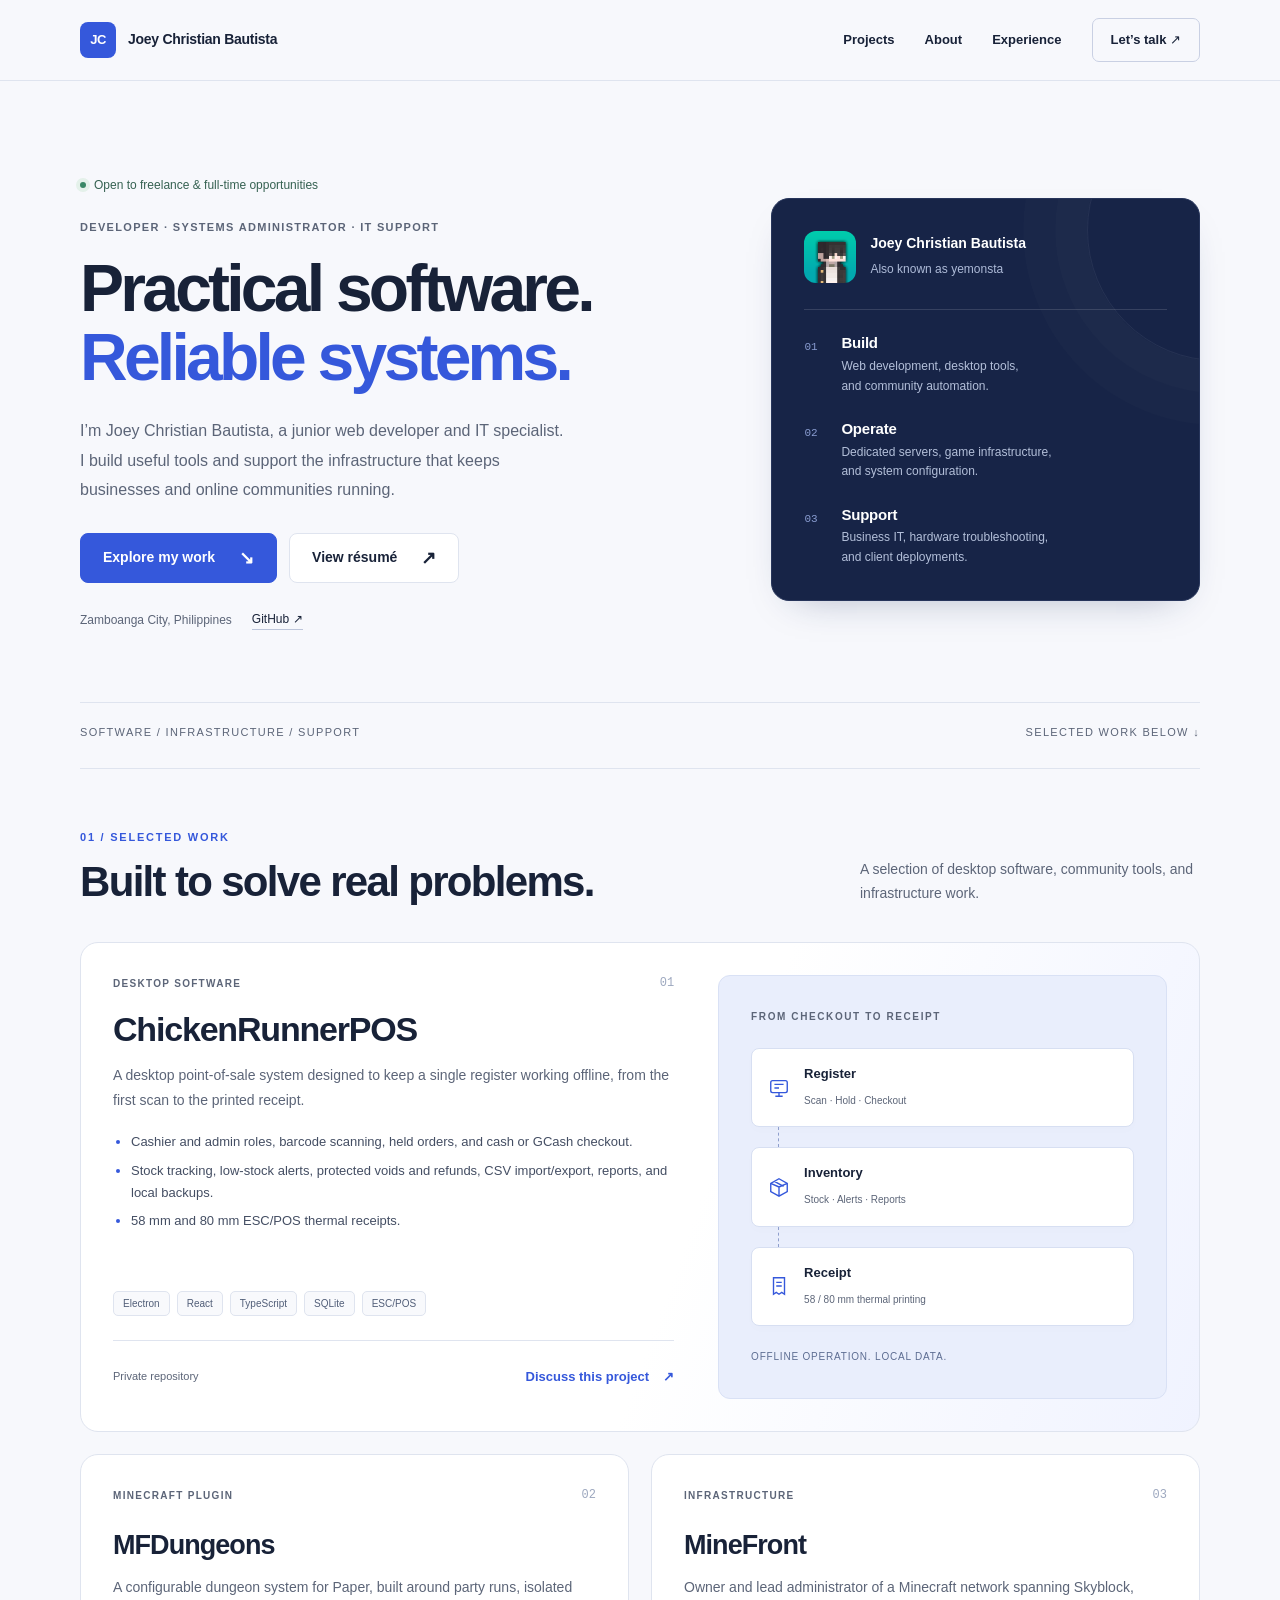
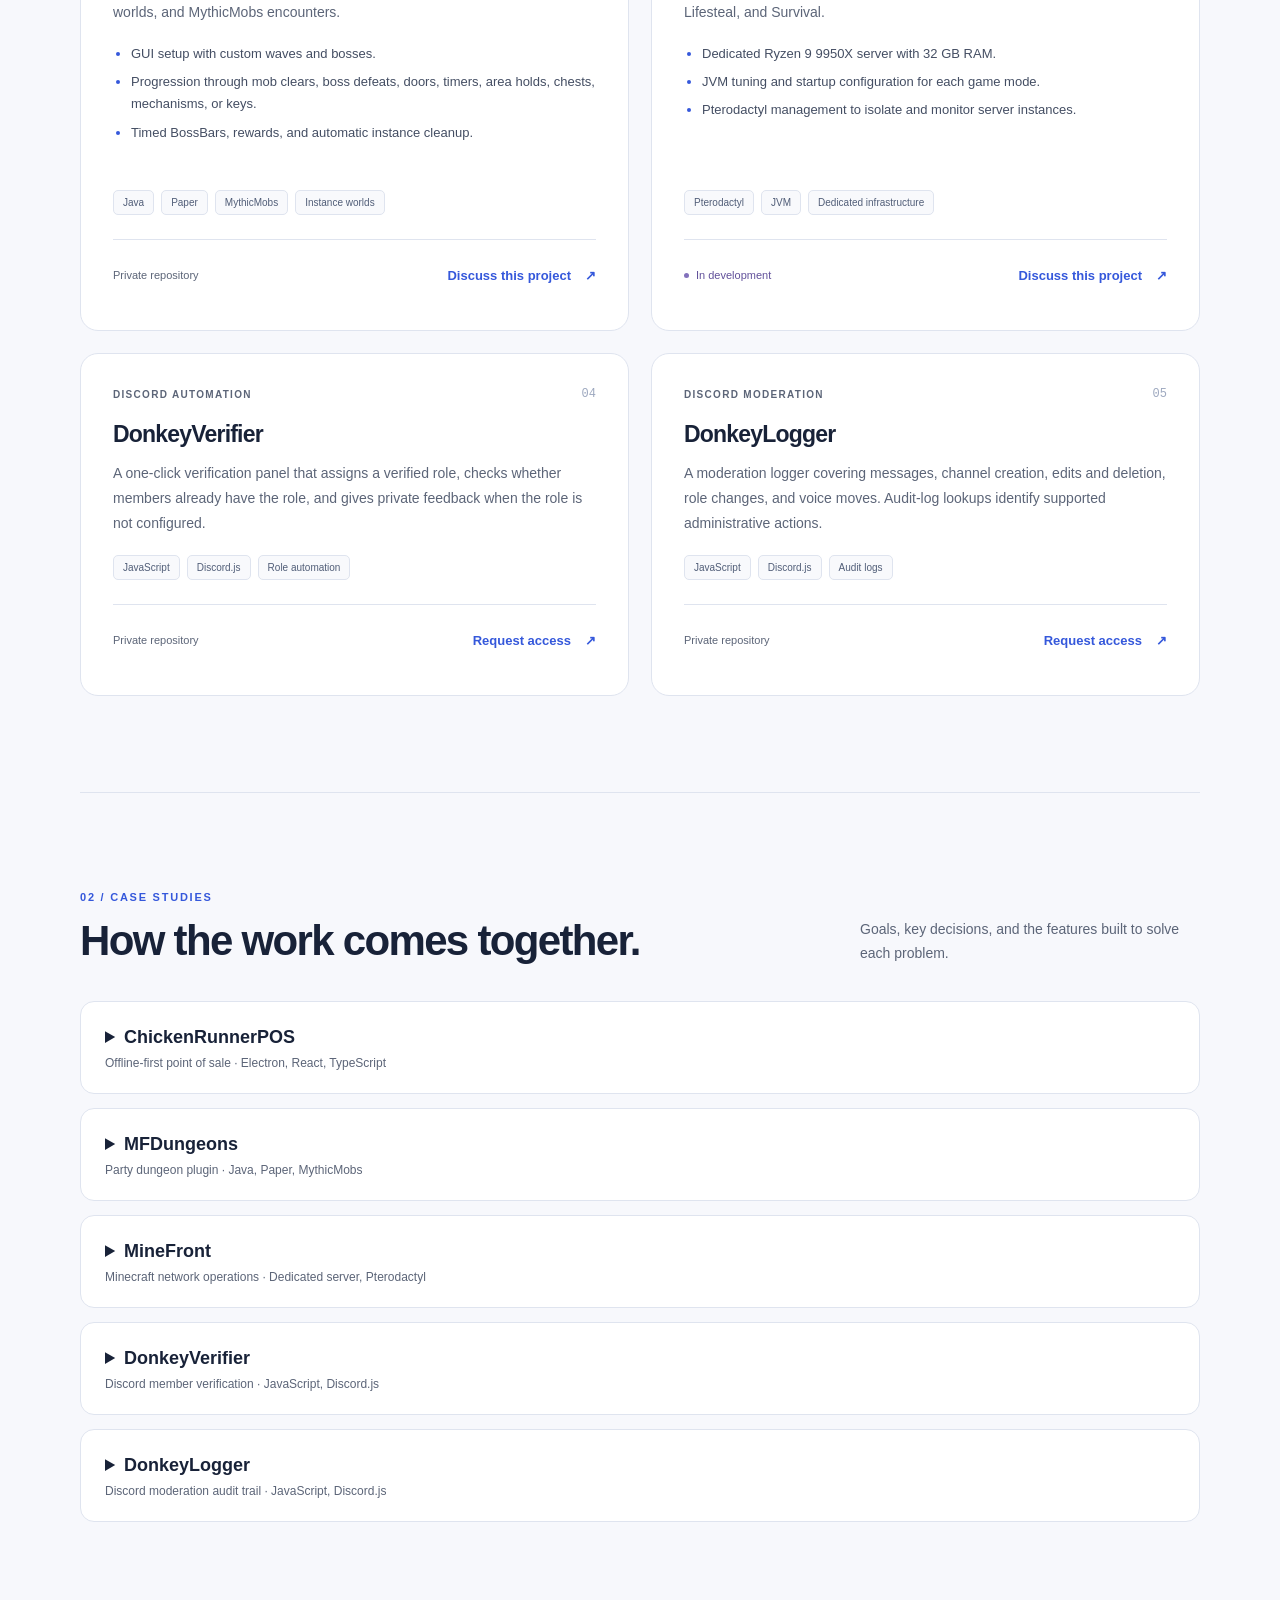
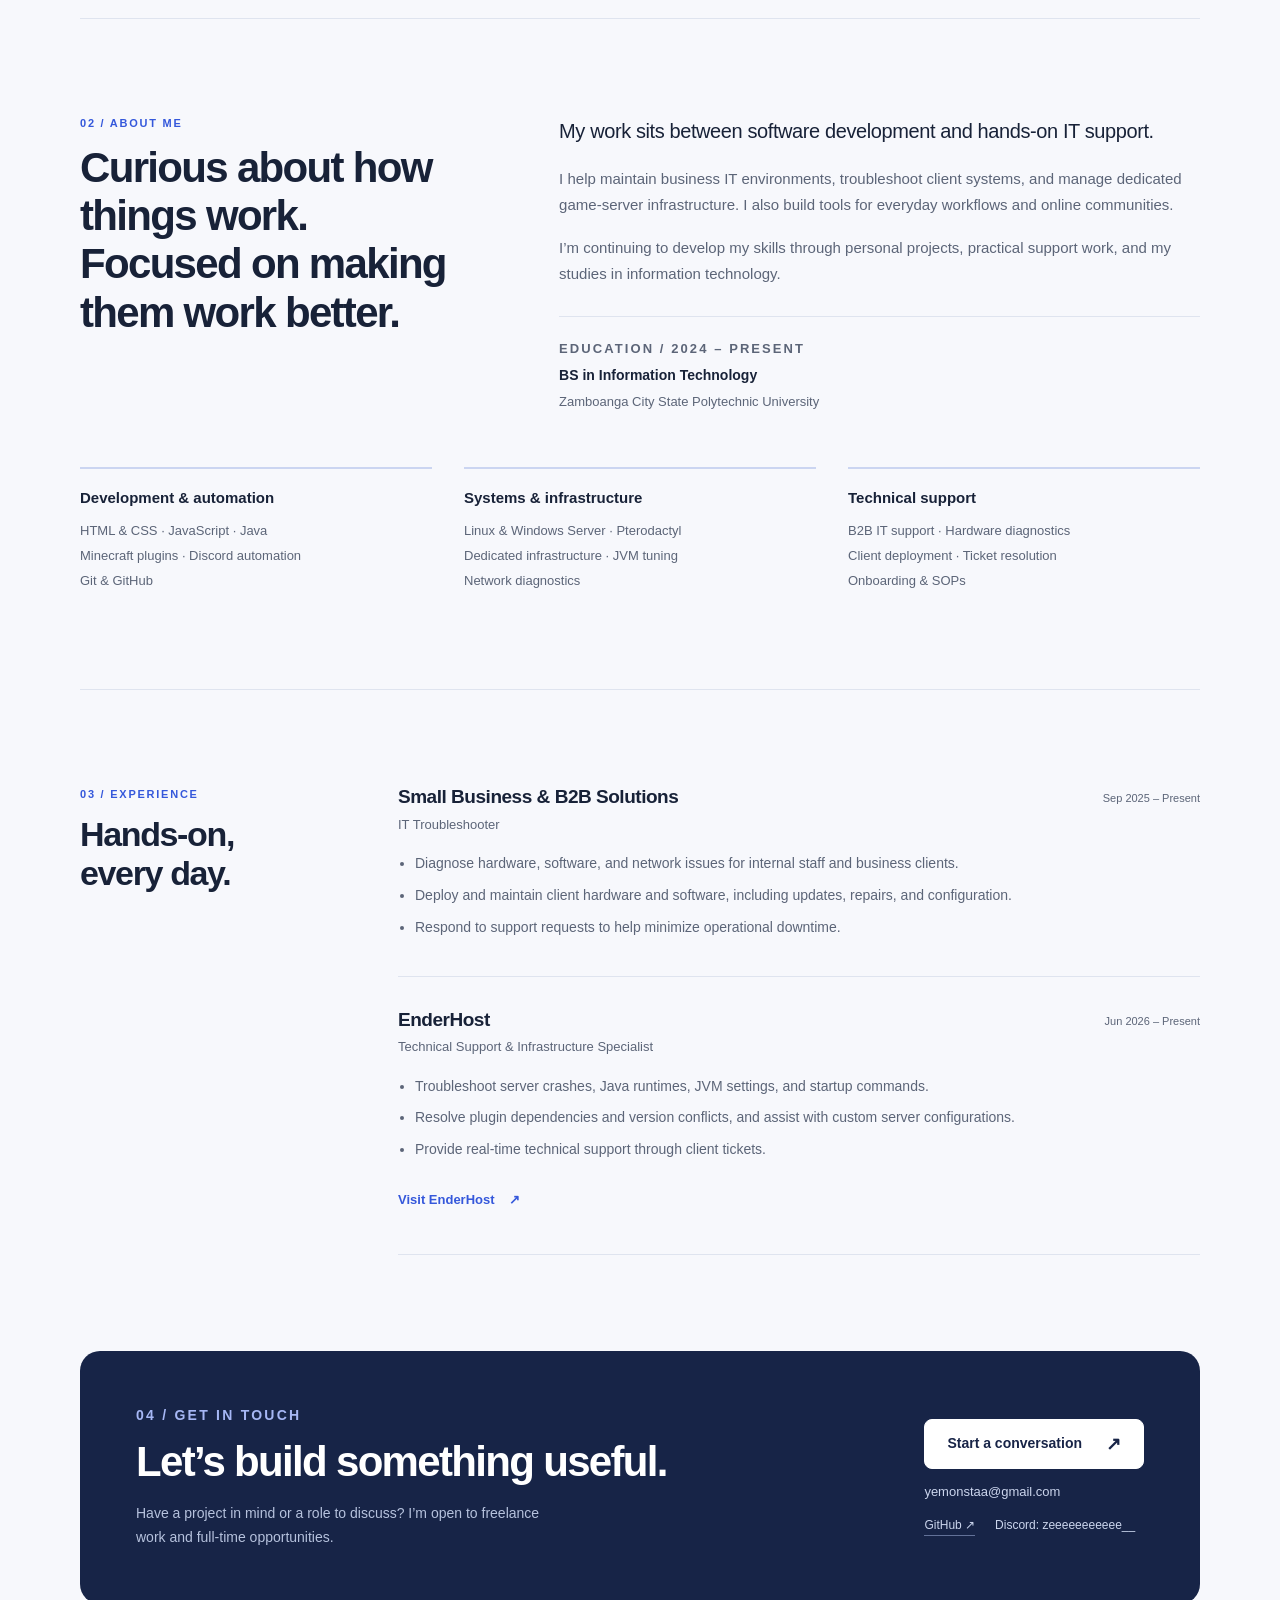
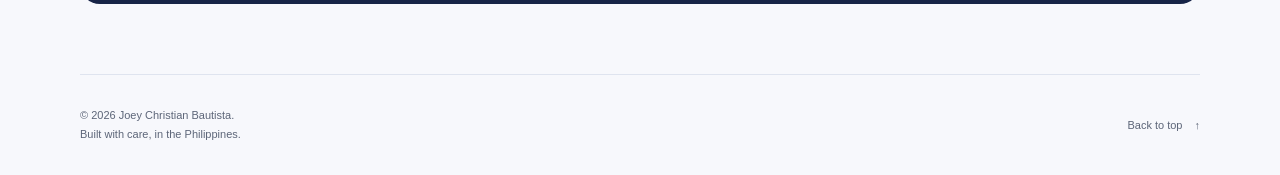
==== commit 0355406c: "Add ChickenRunnerPOS screenshot and case study" ====
--- a/index.html
+++ b/index.html
@@ -44,8 +44,8 @@
 <section class="section projects" id="projects" aria-labelledby="projects-title">
 <div class="section-head"><div><p class="eyebrow">01 / Selected work</p><h2 id="projects-title">Built to solve real problems.</h2></div><p>A selection of desktop software, community tools, and infrastructure work.</p></div>
 <div class="project-grid">
-<article class="project featured"><div class="feature-copy"><div class="project-top"><span class="category">Desktop software</span><span class="project-number">01</span></div><h3>Tillstead</h3><p>A desktop point-of-sale system designed to keep a single register working offline, from the first scan to the printed receipt.</p><ul><li>Cashier and admin roles, barcode scanning, held orders, and cash or GCash checkout.</li><li>Stock tracking, low-stock alerts, protected voids and refunds, CSV import/export, reports, and local backups.</li><li>58 mm and 80 mm ESC/POS thermal receipts.</li></ul><div class="tags" aria-label="Technologies"><span>Electron</span><span>React</span><span>TypeScript</span><span>SQLite</span><span>ESC/POS</span></div><div class="project-bottom"><small>Private repository</small><a class="text-link" href="mailto:yemonstaa@gmail.com?subject=Tillstead%20project%20enquiry">Discuss this project <span aria-hidden="true">↗</span></a></div></div>
-<div class="system-visual" aria-label="Tillstead capability overview"><p class="eyebrow">From checkout to receipt</p><div class="flow-item"><svg viewBox="0 0 24 24" aria-hidden="true"><rect x="3" y="4" width="18" height="13" rx="2"/><path d="M8 21h8m-4-4v4M7 8h10M7 12h5"/></svg><div><strong>Register</strong><span>Scan · Hold · Checkout</span></div></div><div class="flow-line" aria-hidden="true"></div><div class="flow-item"><svg viewBox="0 0 24 24" aria-hidden="true"><path d="m12 3 9 5v9l-9 5-9-5V8l9-5Zm0 9 9-4m-9 4L3 8m9 4v10M7 5.8l10 5.5"/></svg><div><strong>Inventory</strong><span>Stock · Alerts · Reports</span></div></div><div class="flow-line" aria-hidden="true"></div><div class="flow-item"><svg viewBox="0 0 24 24" aria-hidden="true"><path d="M6 3h12v18l-3-2-3 2-3-2-3 2V3Zm3 5h6m-6 4h6"/></svg><div><strong>Receipt</strong><span>58 / 80 mm thermal printing</span></div></div><p class="visual-caption">Offline operation. Local data.</p></div></article>
+<article class="project featured"><div class="feature-copy"><div class="project-top"><span class="category">Desktop software</span><span class="project-number">01</span></div><h3>ChickenRunnerPOS</h3><p>A desktop point-of-sale system designed to keep a single register working offline, from the first scan to the printed receipt.</p><ul><li>Cashier and admin roles, barcode scanning, held orders, and cash or GCash checkout.</li><li>Stock tracking, low-stock alerts, protected voids and refunds, CSV import/export, reports, and local backups.</li><li>58 mm and 80 mm ESC/POS thermal receipts.</li></ul><div class="tags" aria-label="Technologies"><span>Electron</span><span>React</span><span>TypeScript</span><span>SQLite</span><span>ESC/POS</span></div><div class="project-bottom"><small>Private repository</small><a class="text-link" href="mailto:yemonstaa@gmail.com?subject=ChickenRunnerPOS%20project%20enquiry">Discuss this project <span aria-hidden="true">↗</span></a></div></div>
+<div class="system-visual" aria-label="ChickenRunnerPOS overview"><p class="eyebrow">From checkout to receipt</p><div class="flow-item"><svg viewBox="0 0 24 24" aria-hidden="true"><rect x="3" y="4" width="18" height="13" rx="2"/><path d="M8 21h8m-4-4v4M7 8h10M7 12h5"/></svg><div><strong>Register</strong><span>Scan · Hold · Checkout</span></div></div><div class="flow-line" aria-hidden="true"></div><div class="flow-item"><svg viewBox="0 0 24 24" aria-hidden="true"><path d="m12 3 9 5v9l-9 5-9-5V8l9-5Zm0 9 9-4m-9 4L3 8m9 4v10M7 5.8l10 5.5"/></svg><div><strong>Inventory</strong><span>Stock · Alerts · Reports</span></div></div><div class="flow-line" aria-hidden="true"></div><div class="flow-item"><svg viewBox="0 0 24 24" aria-hidden="true"><path d="M6 3h12v18l-3-2-3 2-3-2-3 2V3Zm3 5h6m-6 4h6"/></svg><div><strong>Receipt</strong><span>58 / 80 mm thermal printing</span></div></div><p class="visual-caption">Offline operation. Local data.</p></div></article>
 <article class="project"><div class="project-top"><span class="category">Minecraft plugin</span><span class="project-number">02</span></div><h3>MFDungeons</h3><p>A configurable dungeon system for Paper, built around party runs, isolated worlds, and MythicMobs encounters.</p><ul><li>GUI setup with custom waves and bosses.</li><li>Progression through mob clears, boss defeats, doors, timers, area holds, chests, mechanisms, or keys.</li><li>Timed BossBars, rewards, and automatic instance cleanup.</li></ul><div class="tags" aria-label="Technologies"><span>Java</span><span>Paper</span><span>MythicMobs</span><span>Instance worlds</span></div><div class="project-bottom"><small>Private repository</small><a class="text-link" href="mailto:yemonstaa@gmail.com?subject=MFDungeons%20project%20enquiry">Discuss this project <span aria-hidden="true">↗</span></a></div></article>
 <article class="project"><div class="project-top"><span class="category">Infrastructure</span><span class="project-number">03</span></div><h3>MineFront</h3><p>Owner and lead administrator of a Minecraft network spanning Skyblock, Lifesteal, and Survival.</p><ul><li>Dedicated Ryzen 9 9950X server with 32 GB RAM.</li><li>JVM tuning and startup configuration for each game mode.</li><li>Pterodactyl management to isolate and monitor server instances.</li></ul><div class="tags" aria-label="Technologies"><span>Pterodactyl</span><span>JVM</span><span>Dedicated infrastructure</span></div><div class="project-bottom"><small class="status">In development</small><a class="text-link" href="mailto:yemonstaa@gmail.com?subject=MineFront%20project%20enquiry">Discuss this project <span aria-hidden="true">↗</span></a></div></article>
 <article class="project compact"><div class="project-top"><span class="category">Discord automation</span><span class="project-number">04</span></div><h3>DonkeyVerifier</h3><p>A one-click verification panel that assigns a verified role, checks whether members already have the role, and gives private feedback when the role is not configured.</p><div class="tags" aria-label="Technologies"><span>JavaScript</span><span>Discord.js</span><span>Role automation</span></div><div class="project-bottom"><small>Private repository</small><a class="text-link" href="mailto:yemonstaa@gmail.com?subject=DonkeyVerifier%20project%20enquiry">Request access <span aria-hidden="true">↗</span></a></div></article>
@@ -54,7 +54,7 @@
 <section class="section" id="case-studies" aria-labelledby="case-studies-title">
 <div class="section-head"><div><p class="eyebrow">02 / Case studies</p><h2 id="case-studies-title">How the work comes together.</h2></div><p>Goals, key decisions, and the features built to solve each problem.</p></div>
 <div style="display:grid;gap:14px">
-<details style="background:#fff;border:1px solid var(--line);border-radius:14px;padding:20px 24px"><summary style="cursor:pointer;font-weight:650;font-size:18px">Tillstead <span style="display:block;font-size:12px;font-weight:400;color:var(--muted)">Offline point of sale · Electron, React, TypeScript, SQLite</span></summary><div style="display:grid;gap:18px;margin-top:20px"><div role="img" aria-label="Tillstead image placeholder" style="height:180px;border:1px dashed #b8c4e4;border-radius:10px;background:#f8f9fc"></div><div><p><strong>Goal:</strong> Keep a single-store checkout dependable even without internet.</p><p style="margin-top:10px"><strong>Built:</strong> A local-first register with cashier/admin roles, barcode scanning, held orders, cash and GCash payments, inventory controls, and ESC/POS receipt printing.</p><p style="margin-top:10px"><strong>Operations:</strong> Low-stock alerts, protected voids/refunds, CSV import/export, sales reports, and local backups.</p></div></div></details>
+<details style="background:#fff;border:1px solid var(--line);border-radius:14px;padding:20px 24px"><summary style="cursor:pointer;font-weight:650;font-size:18px">ChickenRunnerPOS <span style="display:block;font-size:12px;font-weight:400;color:var(--muted)">Offline-first point of sale · Electron, React, TypeScript</span></summary><div style="display:grid;gap:18px;margin-top:20px"><img src="[data-uri]" alt="ChickenRunnerPOS sign-in screen showing offline status and local database" style="width:100%;height:clamp(180px,38vw,360px);object-fit:contain;border:1px solid var(--line);border-radius:10px;background:#f8f9fc"><div><p><strong>Goal:</strong> Keep a single-store checkout dependable even without internet.</p><p style="margin-top:10px"><strong>Built:</strong> A local-first register with cashier/admin roles, barcode scanning, held orders, cash and GCash payments, inventory controls, and ESC/POS receipt printing.</p><p style="margin-top:10px"><strong>Operations:</strong> Low-stock alerts, protected voids/refunds, CSV import/export, sales reports, and local backups.</p><p style="margin-top:10px"><strong>Sign-in &amp; local use:</strong> The screen reports offline status and the local database, with a demo option for a quick walkthrough.</p></div></div></details>
 <details style="background:#fff;border:1px solid var(--line);border-radius:14px;padding:20px 24px"><summary style="cursor:pointer;font-weight:650;font-size:18px">MFDungeons <span style="display:block;font-size:12px;font-weight:400;color:var(--muted)">Party dungeon plugin · Java, Paper, MythicMobs</span></summary><div style="display:grid;gap:18px;margin-top:20px"><div role="img" aria-label="MFDungeons image placeholder" style="height:180px;border:1px dashed #b8c4e4;border-radius:10px;background:#f8f9fc"></div><div><p><strong>Goal:</strong> Make repeatable party dungeons configurable without hand-building every run.</p><p style="margin-top:10px"><strong>Built:</strong> Isolated dungeon instances, GUI setup, custom mob waves and MythicMobs bosses, plus progression triggers for clears, keys, mechanisms, and timed area holds.</p><p style="margin-top:10px"><strong>Player flow:</strong> Timed BossBars, configurable rewards, and automatic instance cleanup.</p></div></div></details>
 <details style="background:#fff;border:1px solid var(--line);border-radius:14px;padding:20px 24px"><summary style="cursor:pointer;font-weight:650;font-size:18px">MineFront <span style="display:block;font-size:12px;font-weight:400;color:var(--muted)">Minecraft network operations · Dedicated server, Pterodactyl</span></summary><div style="display:grid;gap:18px;margin-top:20px"><div role="img" aria-label="MineFront image placeholder" style="height:180px;border:1px dashed #b8c4e4;border-radius:10px;background:#f8f9fc"></div><div><p><strong>Goal:</strong> Build a stable home for Skyblock, Lifesteal, and Survival.</p><p style="margin-top:10px"><strong>Built:</strong> Operations on a Ryzen 9 9950X host with 32 GB RAM, Pterodactyl-managed instances, and JVM/startup tuning by mode.</p><p style="margin-top:10px"><strong>Status:</strong> In development.</p></div></div></details>
 <details style="background:#fff;border:1px solid var(--line);border-radius:14px;padding:20px 24px"><summary style="cursor:pointer;font-weight:650;font-size:18px">DonkeyVerifier <span style="display:block;font-size:12px;font-weight:400;color:var(--muted)">Discord member verification · JavaScript, Discord.js</span></summary><div style="display:grid;gap:18px;margin-top:20px"><div role="img" aria-label="DonkeyVerifier image placeholder" style="height:180px;border:1px dashed #b8c4e4;border-radius:10px;background:#f8f9fc"></div><div><p><strong>Goal:</strong> Give community members a quick, clear verification flow.</p><p style="margin-top:10px"><strong>Built:</strong> A one-click panel that checks for an existing verified role, assigns it when needed, and returns private feedback if the role is missing.</p></div></div></details>
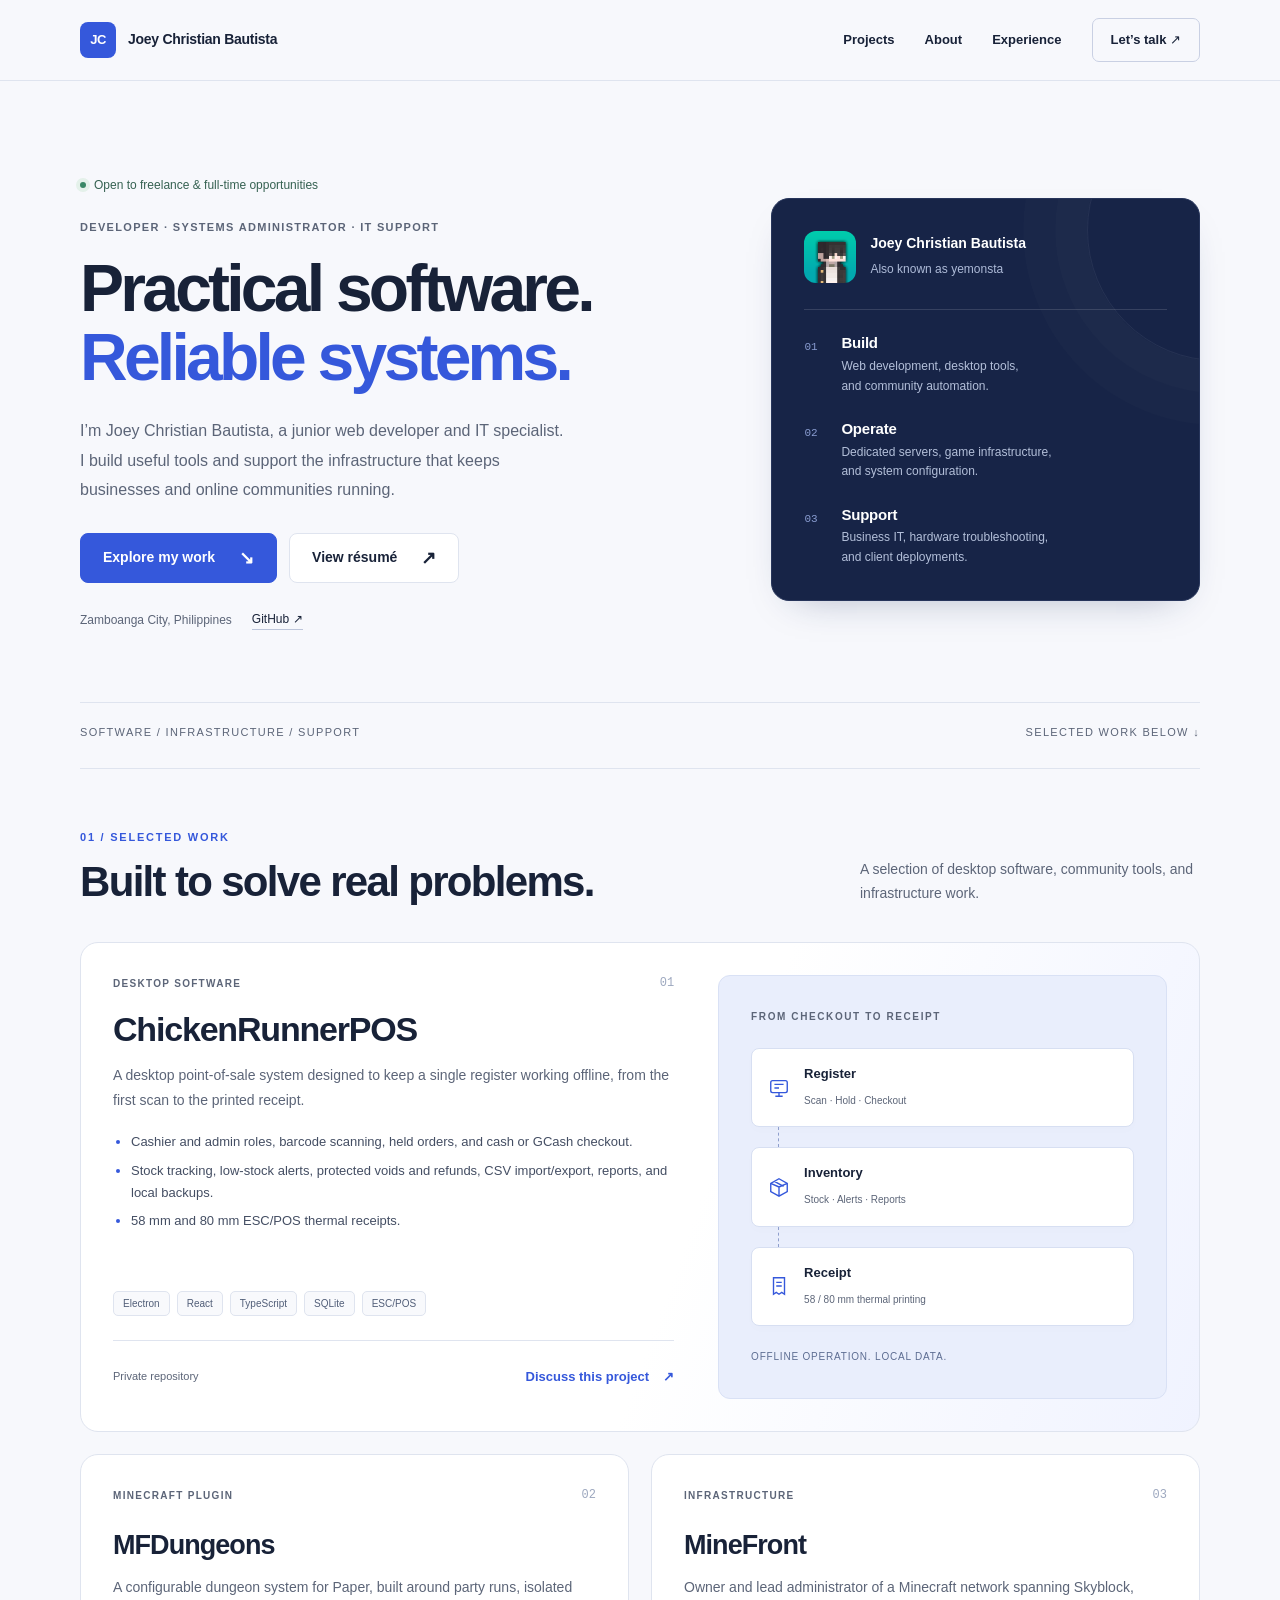
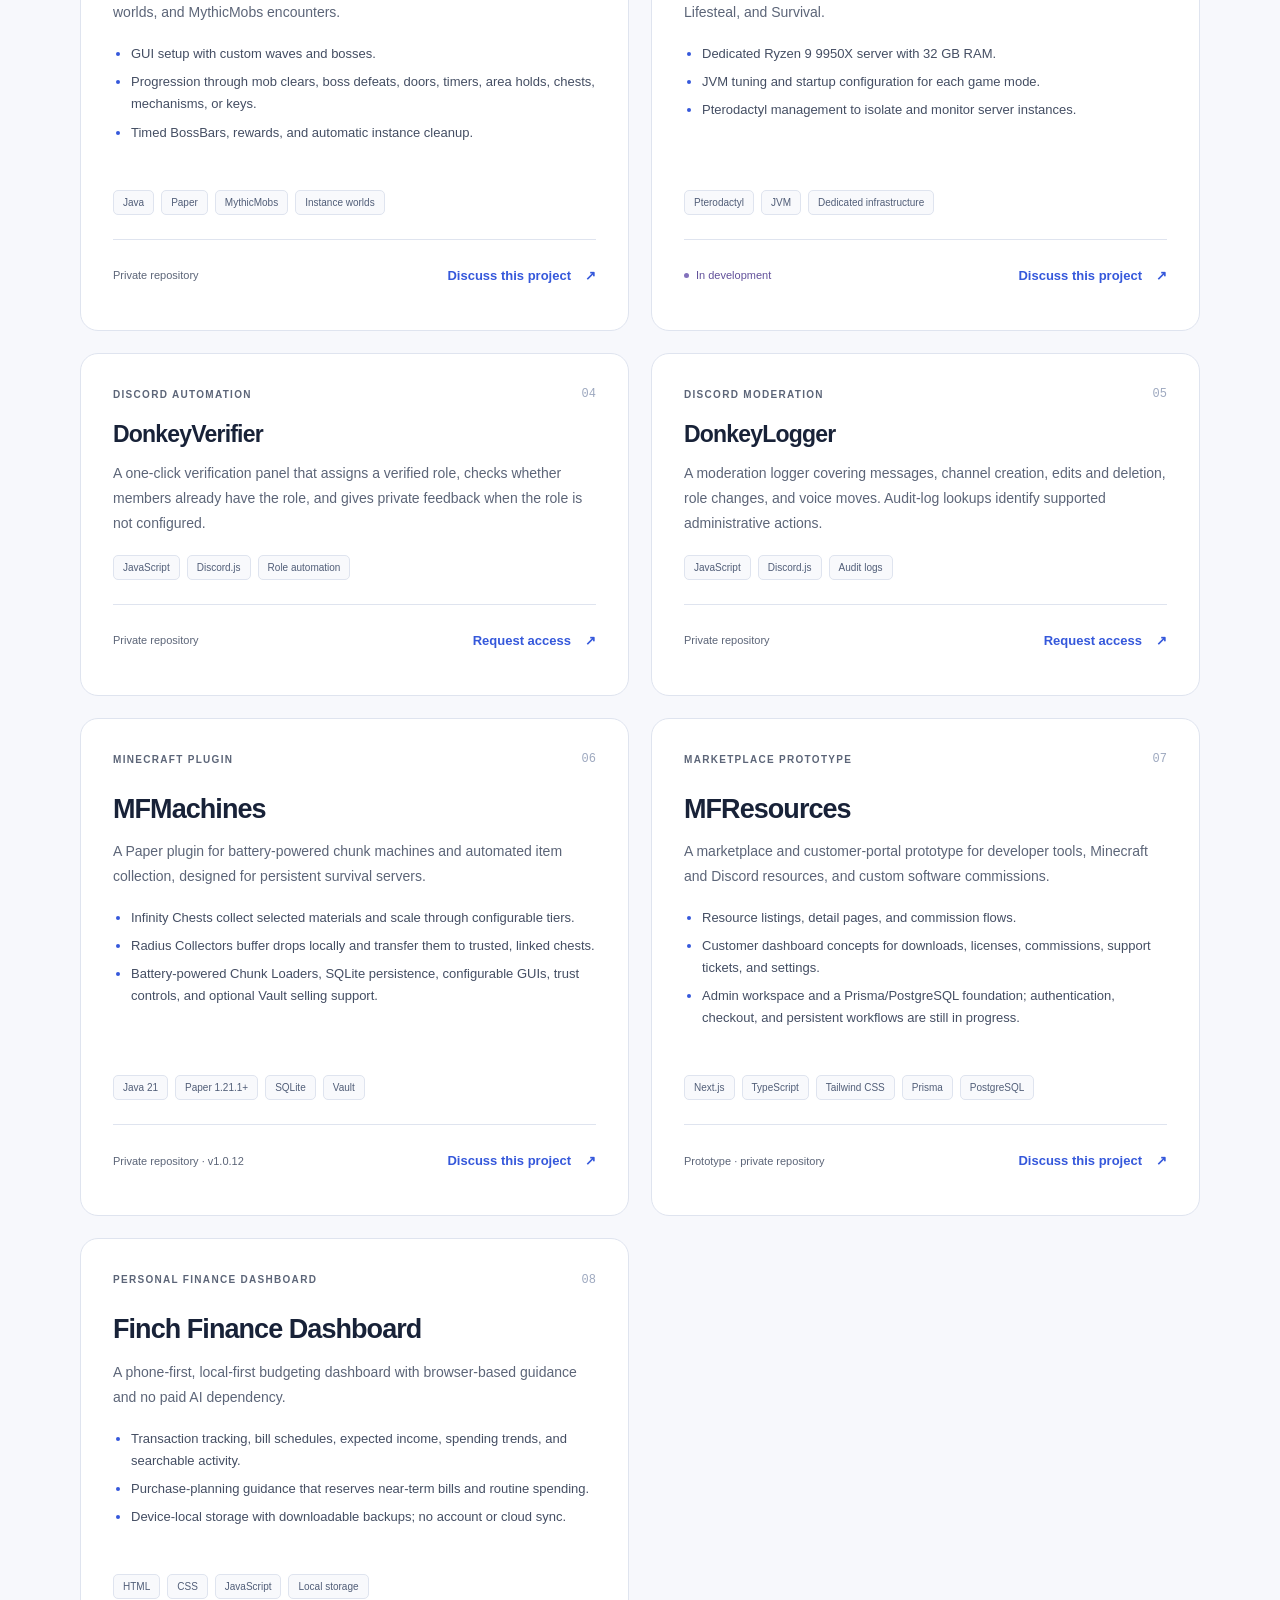
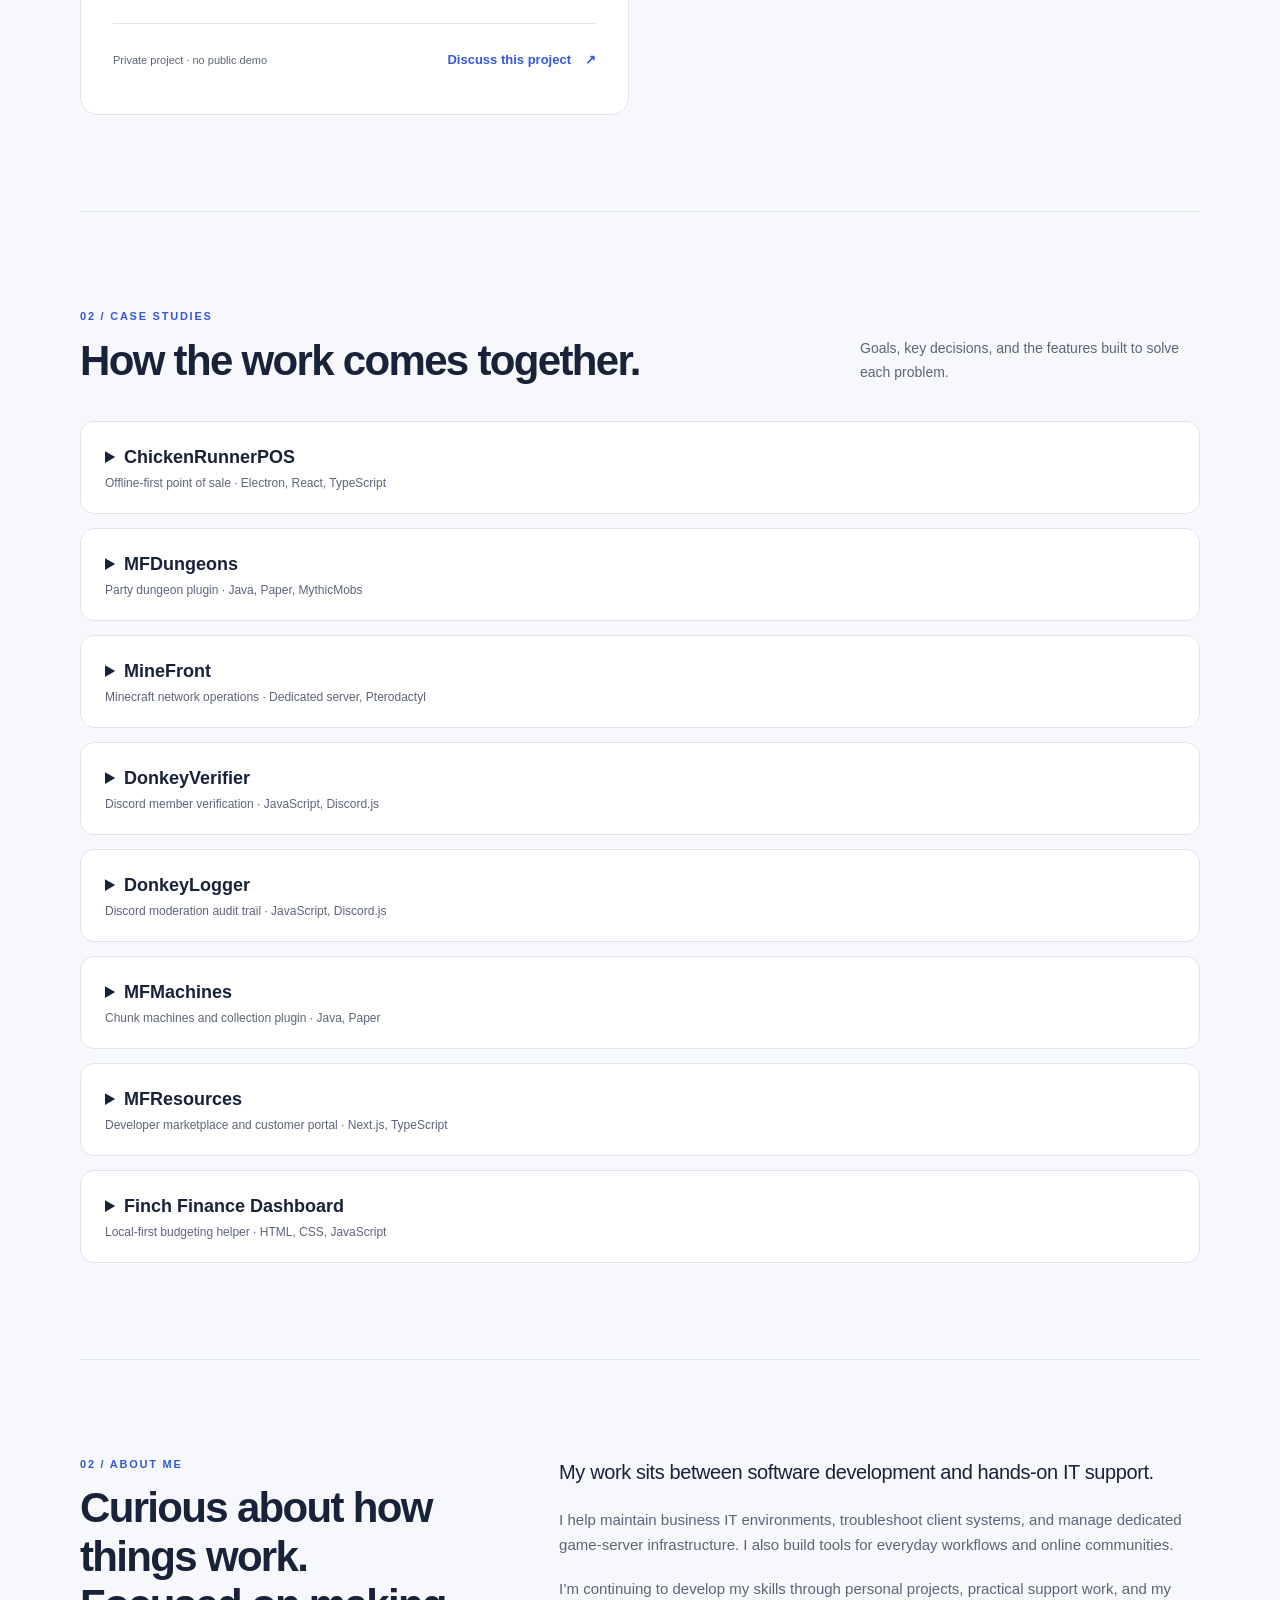
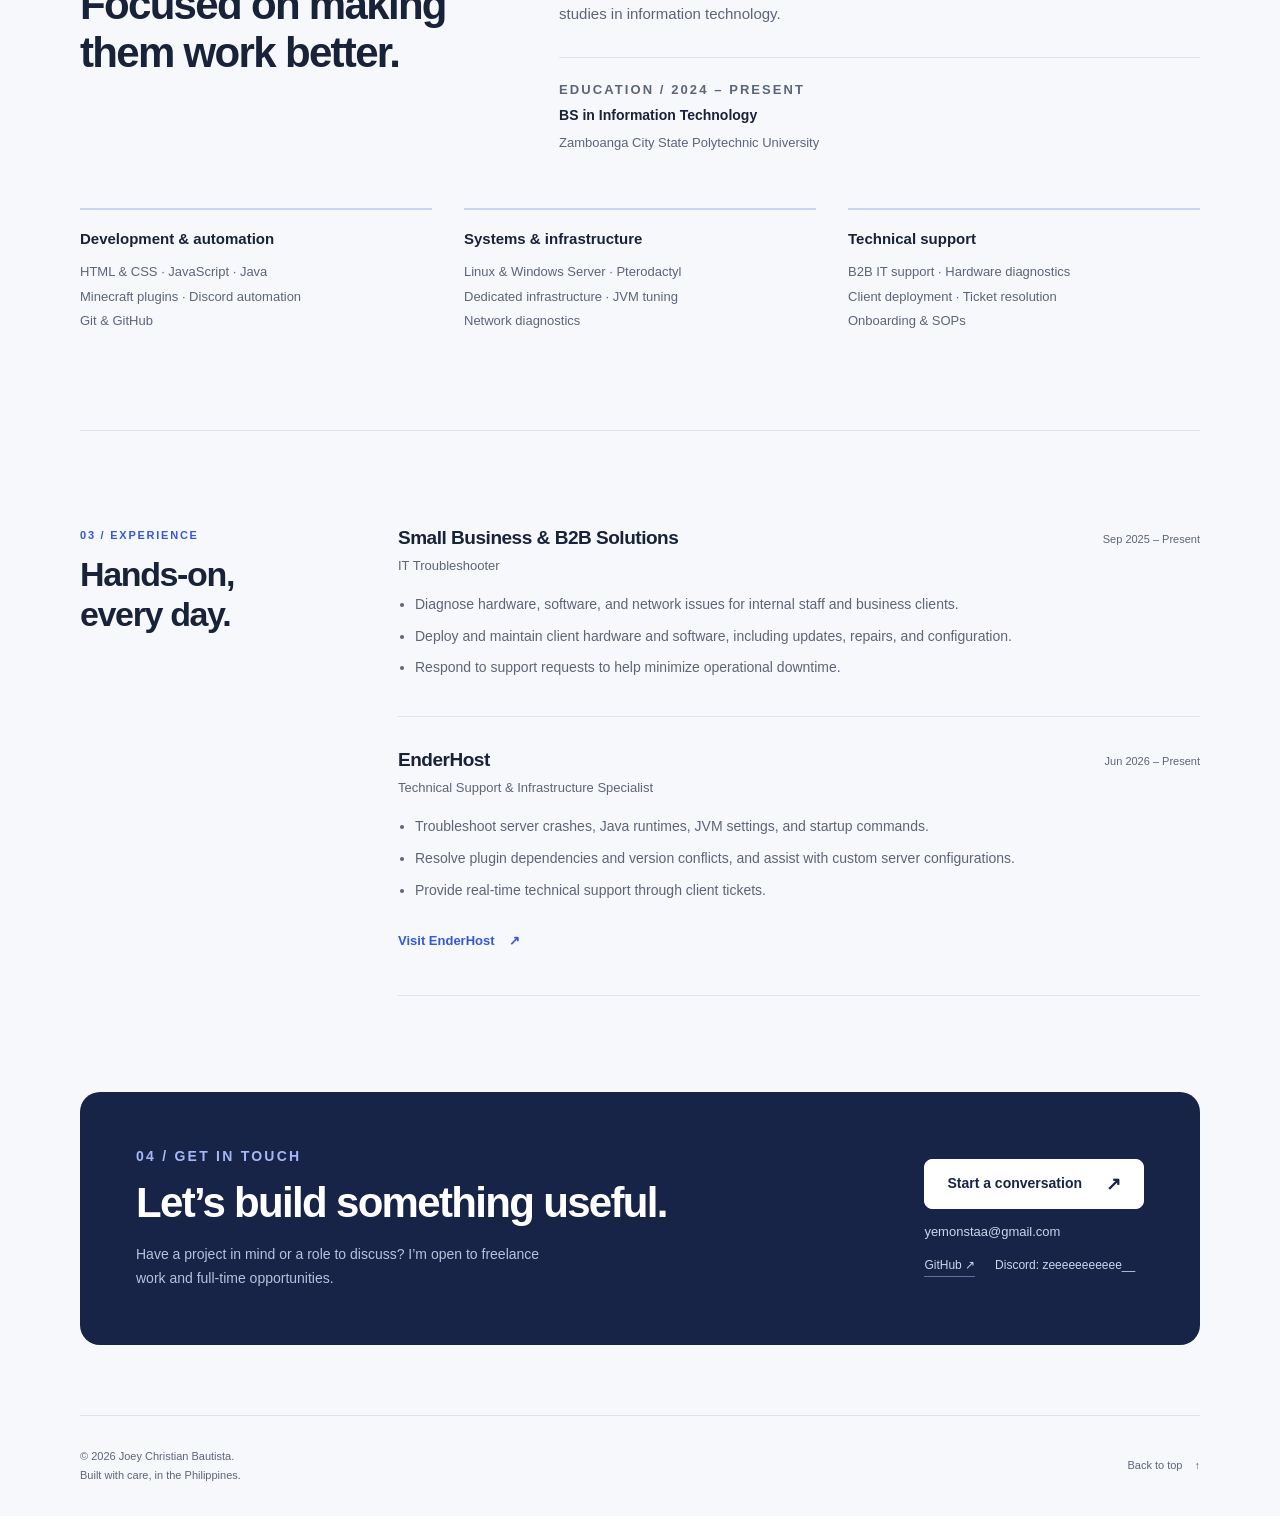
==== commit 85447565: "Add MFMachines, MFResources, and Finch portfolio projects" ====
--- a/index.html
+++ b/index.html
@@ -50,7 +50,10 @@
 <article class="project"><div class="project-top"><span class="category">Infrastructure</span><span class="project-number">03</span></div><h3>MineFront</h3><p>Owner and lead administrator of a Minecraft network spanning Skyblock, Lifesteal, and Survival.</p><ul><li>Dedicated Ryzen 9 9950X server with 32 GB RAM.</li><li>JVM tuning and startup configuration for each game mode.</li><li>Pterodactyl management to isolate and monitor server instances.</li></ul><div class="tags" aria-label="Technologies"><span>Pterodactyl</span><span>JVM</span><span>Dedicated infrastructure</span></div><div class="project-bottom"><small class="status">In development</small><a class="text-link" href="mailto:yemonstaa@gmail.com?subject=MineFront%20project%20enquiry">Discuss this project <span aria-hidden="true">↗</span></a></div></article>
 <article class="project compact"><div class="project-top"><span class="category">Discord automation</span><span class="project-number">04</span></div><h3>DonkeyVerifier</h3><p>A one-click verification panel that assigns a verified role, checks whether members already have the role, and gives private feedback when the role is not configured.</p><div class="tags" aria-label="Technologies"><span>JavaScript</span><span>Discord.js</span><span>Role automation</span></div><div class="project-bottom"><small>Private repository</small><a class="text-link" href="mailto:yemonstaa@gmail.com?subject=DonkeyVerifier%20project%20enquiry">Request access <span aria-hidden="true">↗</span></a></div></article>
 <article class="project compact"><div class="project-top"><span class="category">Discord moderation</span><span class="project-number">05</span></div><h3>DonkeyLogger</h3><p>A moderation logger covering messages, channel creation, edits and deletion, role changes, and voice moves. Audit-log lookups identify supported administrative actions.</p><div class="tags" aria-label="Technologies"><span>JavaScript</span><span>Discord.js</span><span>Audit logs</span></div><div class="project-bottom"><small>Private repository</small><a class="text-link" href="mailto:yemonstaa@gmail.com?subject=DonkeyLogger%20project%20enquiry">Request access <span aria-hidden="true">↗</span></a></div></article>
-</div></section>
+
+<article class="project"><div class="project-top"><span class="category">Minecraft plugin</span><span class="project-number">06</span></div><h3>MFMachines</h3><p>A Paper plugin for battery-powered chunk machines and automated item collection, designed for persistent survival servers.</p><ul><li>Infinity Chests collect selected materials and scale through configurable tiers.</li><li>Radius Collectors buffer drops locally and transfer them to trusted, linked chests.</li><li>Battery-powered Chunk Loaders, SQLite persistence, configurable GUIs, trust controls, and optional Vault selling support.</li></ul><div class="tags" aria-label="Technologies"><span>Java 21</span><span>Paper 1.21.1+</span><span>SQLite</span><span>Vault</span></div><div class="project-bottom"><small>Private repository · v1.0.12</small><a class="text-link" href="mailto:yemonstaa@gmail.com?subject=MFMachines%20project%20enquiry">Discuss this project <span aria-hidden="true">↗</span></a></div></article>
+<article class="project"><div class="project-top"><span class="category">Marketplace prototype</span><span class="project-number">07</span></div><h3>MFResources</h3><p>A marketplace and customer-portal prototype for developer tools, Minecraft and Discord resources, and custom software commissions.</p><ul><li>Resource listings, detail pages, and commission flows.</li><li>Customer dashboard concepts for downloads, licenses, commissions, support tickets, and settings.</li><li>Admin workspace and a Prisma/PostgreSQL foundation; authentication, checkout, and persistent workflows are still in progress.</li></ul><div class="tags" aria-label="Technologies"><span>Next.js</span><span>TypeScript</span><span>Tailwind CSS</span><span>Prisma</span><span>PostgreSQL</span></div><div class="project-bottom"><small>Prototype · private repository</small><a class="text-link" href="mailto:yemonstaa@gmail.com?subject=MFResources%20project%20enquiry">Discuss this project <span aria-hidden="true">↗</span></a></div></article>
+<article class="project"><div class="project-top"><span class="category">Personal finance dashboard</span><span class="project-number">08</span></div><h3>Finch Finance Dashboard</h3><p>A phone-first, local-first budgeting dashboard with browser-based guidance and no paid AI dependency.</p><ul><li>Transaction tracking, bill schedules, expected income, spending trends, and searchable activity.</li><li>Purchase-planning guidance that reserves near-term bills and routine spending.</li><li>Device-local storage with downloadable backups; no account or cloud sync.</li></ul><div class="tags" aria-label="Technologies"><span>HTML</span><span>CSS</span><span>JavaScript</span><span>Local storage</span></div><div class="project-bottom"><small>Private project · no public demo</small><a class="text-link" href="mailto:yemonstaa@gmail.com?subject=Finch%20Finance%20Dashboard%20project%20enquiry">Discuss this project <span aria-hidden="true">↗</span></a></div></article></div></section>
 <section class="section" id="case-studies" aria-labelledby="case-studies-title">
 <div class="section-head"><div><p class="eyebrow">02 / Case studies</p><h2 id="case-studies-title">How the work comes together.</h2></div><p>Goals, key decisions, and the features built to solve each problem.</p></div>
 <div style="display:grid;gap:14px">
@@ -59,7 +62,10 @@
 <details style="background:#fff;border:1px solid var(--line);border-radius:14px;padding:20px 24px"><summary style="cursor:pointer;font-weight:650;font-size:18px">MineFront <span style="display:block;font-size:12px;font-weight:400;color:var(--muted)">Minecraft network operations · Dedicated server, Pterodactyl</span></summary><div style="display:grid;gap:18px;margin-top:20px"><div role="img" aria-label="MineFront image placeholder" style="height:180px;border:1px dashed #b8c4e4;border-radius:10px;background:#f8f9fc"></div><div><p><strong>Goal:</strong> Build a stable home for Skyblock, Lifesteal, and Survival.</p><p style="margin-top:10px"><strong>Built:</strong> Operations on a Ryzen 9 9950X host with 32 GB RAM, Pterodactyl-managed instances, and JVM/startup tuning by mode.</p><p style="margin-top:10px"><strong>Status:</strong> In development.</p></div></div></details>
 <details style="background:#fff;border:1px solid var(--line);border-radius:14px;padding:20px 24px"><summary style="cursor:pointer;font-weight:650;font-size:18px">DonkeyVerifier <span style="display:block;font-size:12px;font-weight:400;color:var(--muted)">Discord member verification · JavaScript, Discord.js</span></summary><div style="display:grid;gap:18px;margin-top:20px"><div role="img" aria-label="DonkeyVerifier image placeholder" style="height:180px;border:1px dashed #b8c4e4;border-radius:10px;background:#f8f9fc"></div><div><p><strong>Goal:</strong> Give community members a quick, clear verification flow.</p><p style="margin-top:10px"><strong>Built:</strong> A one-click panel that checks for an existing verified role, assigns it when needed, and returns private feedback if the role is missing.</p></div></div></details>
 <details style="background:#fff;border:1px solid var(--line);border-radius:14px;padding:20px 24px"><summary style="cursor:pointer;font-weight:650;font-size:18px">DonkeyLogger <span style="display:block;font-size:12px;font-weight:400;color:var(--muted)">Discord moderation audit trail · JavaScript, Discord.js</span></summary><div style="display:grid;gap:18px;margin-top:20px"><div role="img" aria-label="DonkeyLogger image placeholder" style="height:180px;border:1px dashed #b8c4e4;border-radius:10px;background:#f8f9fc"></div><div><p><strong>Goal:</strong> Give moderators a useful record of activity and server changes.</p><p style="margin-top:10px"><strong>Built:</strong> Event logging for messages, channel creation, edits/deletions, role changes, and voice moves, with audit-log lookups to identify supported actions.</p></div></div></details>
-</div></section>
+
+<details style="background:#fff;border:1px solid var(--line);border-radius:14px;padding:20px 24px"><summary style="cursor:pointer;font-weight:650;font-size:18px">MFMachines <span style="display:block;font-size:12px;font-weight:400;color:var(--muted)">Chunk machines and collection plugin · Java, Paper</span></summary><div style="display:grid;gap:18px;margin-top:20px"><div role="img" aria-label="MFMachines image placeholder" style="height:180px;border:1px dashed #b8c4e4;border-radius:10px;background:#f8f9fc"></div><div><p><strong>Goal:</strong> Automate resource collection while keeping each machine's storage and power limits meaningful.</p><p style="margin-top:10px"><strong>Built:</strong> Filtered, tiered Infinity Chests; battery-powered radius Collectors with limited buffers; and Chunk Loaders.</p><p style="margin-top:10px"><strong>Operations:</strong> Linking and trust controls, configurable machine GUIs, SQLite-backed machine state, and optional Vault selling integration.</p></div></div></details>
+<details style="background:#fff;border:1px solid var(--line);border-radius:14px;padding:20px 24px"><summary style="cursor:pointer;font-weight:650;font-size:18px">MFResources <span style="display:block;font-size:12px;font-weight:400;color:var(--muted)">Developer marketplace and customer portal · Next.js, TypeScript</span></summary><div style="display:grid;gap:18px;margin-top:20px"><div role="img" aria-label="MFResources image placeholder" style="height:180px;border:1px dashed #b8c4e4;border-radius:10px;background:#f8f9fc"></div><div><p><strong>Goal:</strong> Present developer products and custom commissions in one organized storefront.</p><p style="margin-top:10px"><strong>Built:</strong> Marketplace browsing and resource details, commission/contact pages, customer dashboard views, and an admin preview.</p><p style="margin-top:10px"><strong>Status:</strong> Frontend currently uses mock data. Authentication, checkout, downloads, licensing, and persistent workflows remain planned.</p></div></div></details>
+<details style="background:#fff;border:1px solid var(--line);border-radius:14px;padding:20px 24px"><summary style="cursor:pointer;font-weight:650;font-size:18px">Finch Finance Dashboard <span style="display:block;font-size:12px;font-weight:400;color:var(--muted)">Local-first budgeting helper · HTML, CSS, JavaScript</span></summary><div style="display:grid;gap:18px;margin-top:20px"><div role="img" aria-label="Finch Finance Dashboard image placeholder" style="height:180px;border:1px dashed #b8c4e4;border-radius:10px;background:#f8f9fc"></div><div><p><strong>Goal:</strong> Make everyday budgeting usable on a phone while keeping the ledger in the user's browser.</p><p style="margin-top:10px"><strong>Built:</strong> Transaction and bill tracking, expected-income handling, spending summaries, and purchase-planning guidance.</p><p style="margin-top:10px"><strong>Privacy:</strong> Data stays in local browser storage and can be backed up or restored. The public portfolio does not link to a demo or expose financial entries.</p></div></div></details></div></section>
 <section class="section" id="about" aria-labelledby="about-title"><div class="about"><div><p class="eyebrow">02 / About me</p><h2 id="about-title">Curious about how<br>things work.<br>Focused on making<br>them work better.</h2></div><div class="about-copy"><p>My work sits between software development and hands-on IT support.</p><p>I help maintain business IT environments, troubleshoot client systems, and manage dedicated game-server infrastructure. I also build tools for everyday workflows and online communities.</p><p>I’m continuing to develop my skills through personal projects, practical support work, and my studies in information technology.</p><div class="education" id="education"><p class="eyebrow">Education / 2024 – Present</p><h3>BS in Information Technology</h3><p>Zamboanga City State Polytechnic University</p></div></div></div>
 <div class="skills" id="skills"><article class="skill"><h3>Development &amp; automation</h3><p>HTML &amp; CSS · JavaScript · Java<br>Minecraft plugins · Discord automation<br>Git &amp; GitHub</p></article><article class="skill"><h3>Systems &amp; infrastructure</h3><p>Linux &amp; Windows Server · Pterodactyl<br>Dedicated infrastructure · JVM tuning<br>Network diagnostics</p></article><article class="skill"><h3>Technical support</h3><p>B2B IT support · Hardware diagnostics<br>Client deployment · Ticket resolution<br>Onboarding &amp; SOPs</p></article></div></section>
 <section class="section experience" id="experience" aria-labelledby="experience-title"><div class="experience-intro"><p class="eyebrow">03 / Experience</p><h2 id="experience-title">Hands-on,<br>every day.</h2></div><div><article class="job"><div><h3>Small Business &amp; B2B Solutions</h3><p class="role">IT Troubleshooter</p></div><time datetime="2025-09-26">Sep 2025 – Present</time><ul><li>Diagnose hardware, software, and network issues for internal staff and business clients.</li><li>Deploy and maintain client hardware and software, including updates, repairs, and configuration.</li><li>Respond to support requests to help minimize operational downtime.</li></ul></article><article class="job"><div><h3>EnderHost</h3><p class="role">Technical Support &amp; Infrastructure Specialist</p></div><time datetime="2026-06-26">Jun 2026 – Present</time><ul><li>Troubleshoot server crashes, Java runtimes, JVM settings, and startup commands.</li><li>Resolve plugin dependencies and version conflicts, and assist with custom server configurations.</li><li>Provide real-time technical support through client tickets.</li></ul><a class="text-link" href="https://enderhost.co" target="_blank" rel="noopener">Visit EnderHost <span aria-hidden="true">↗</span></a></article></div></section>
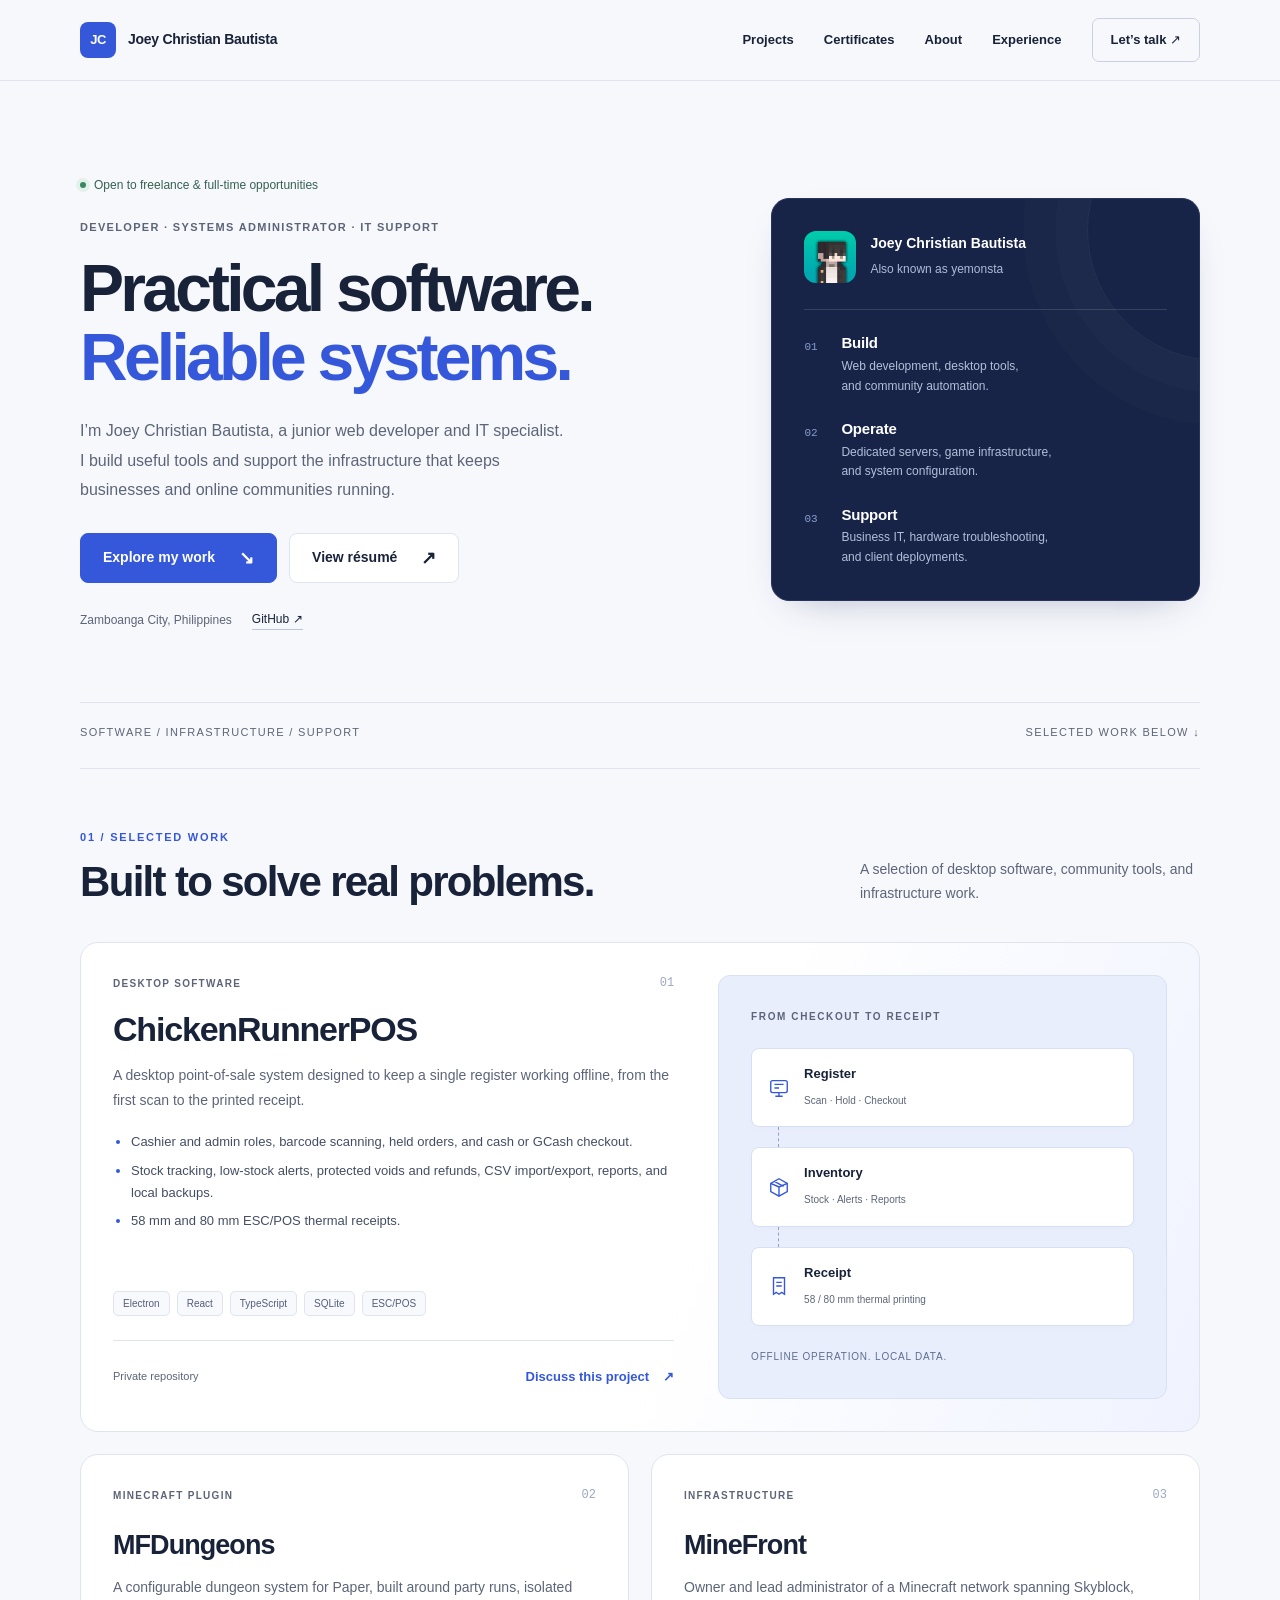
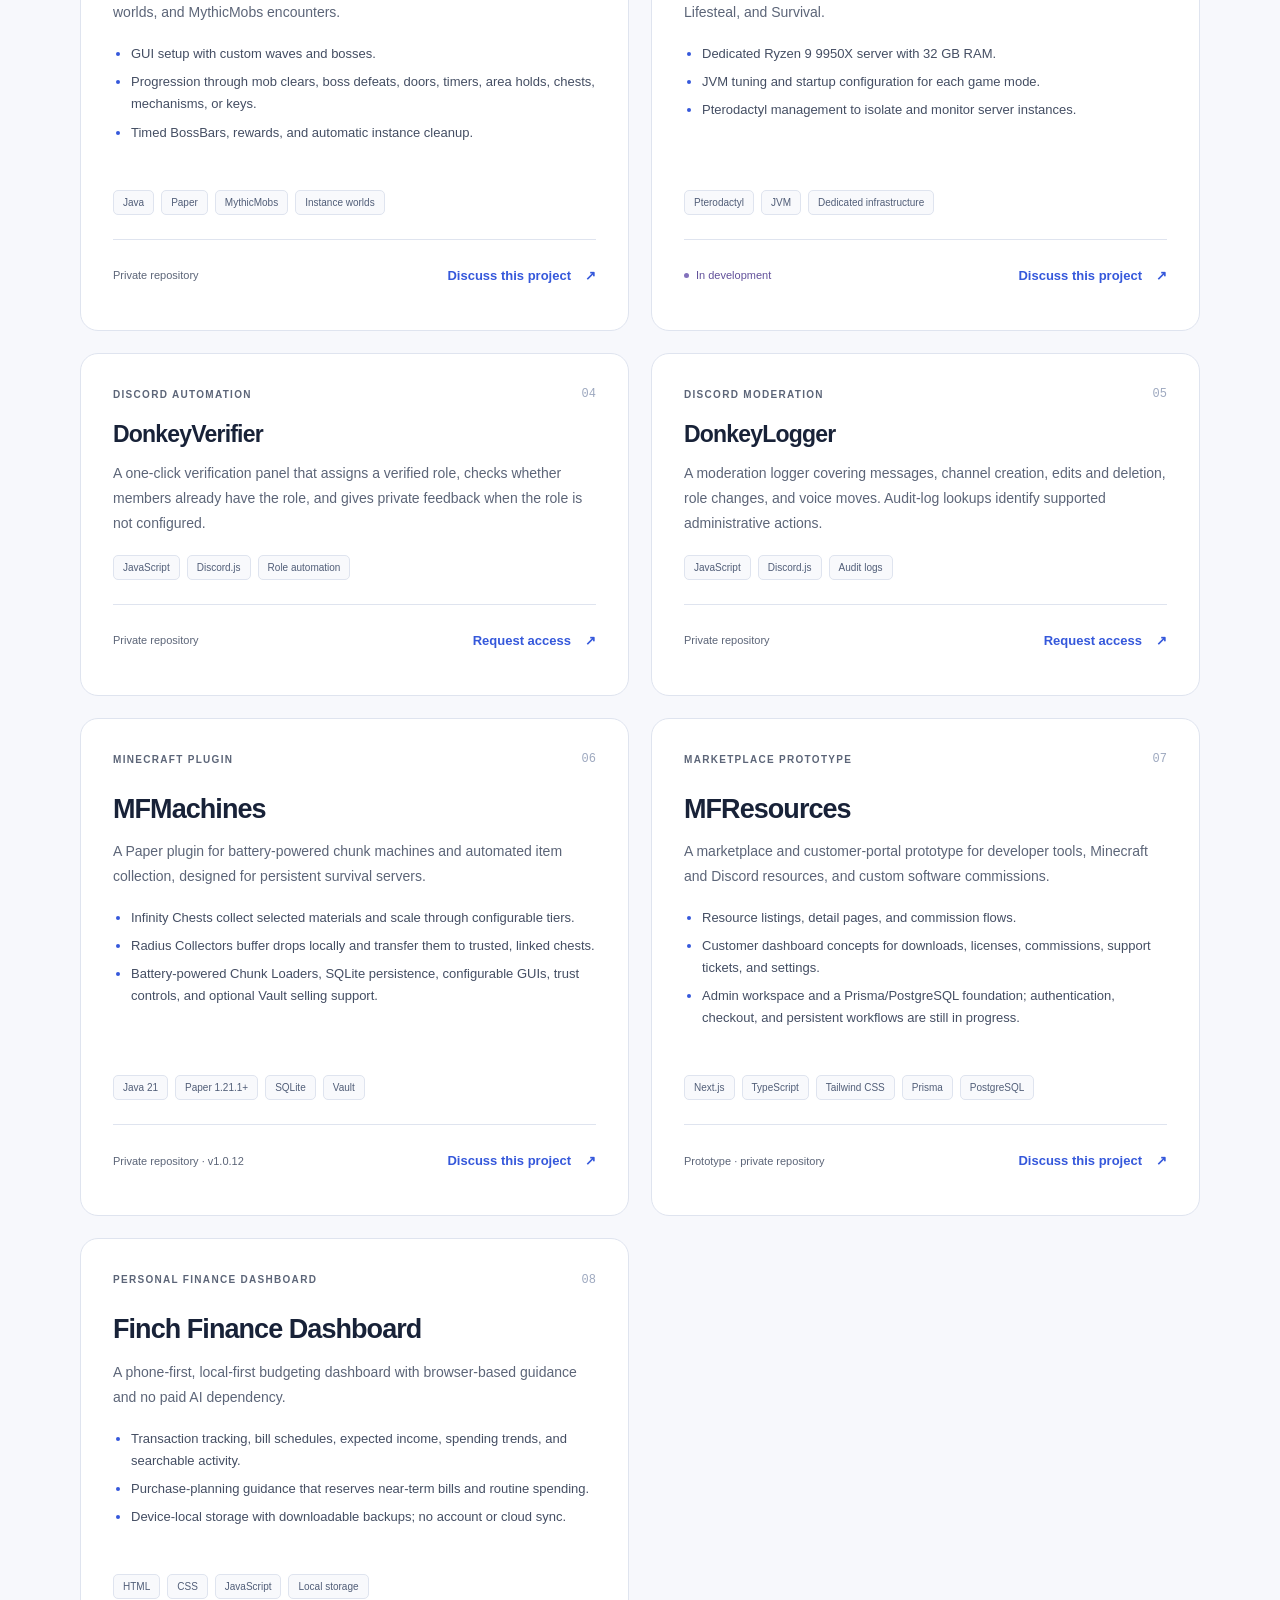
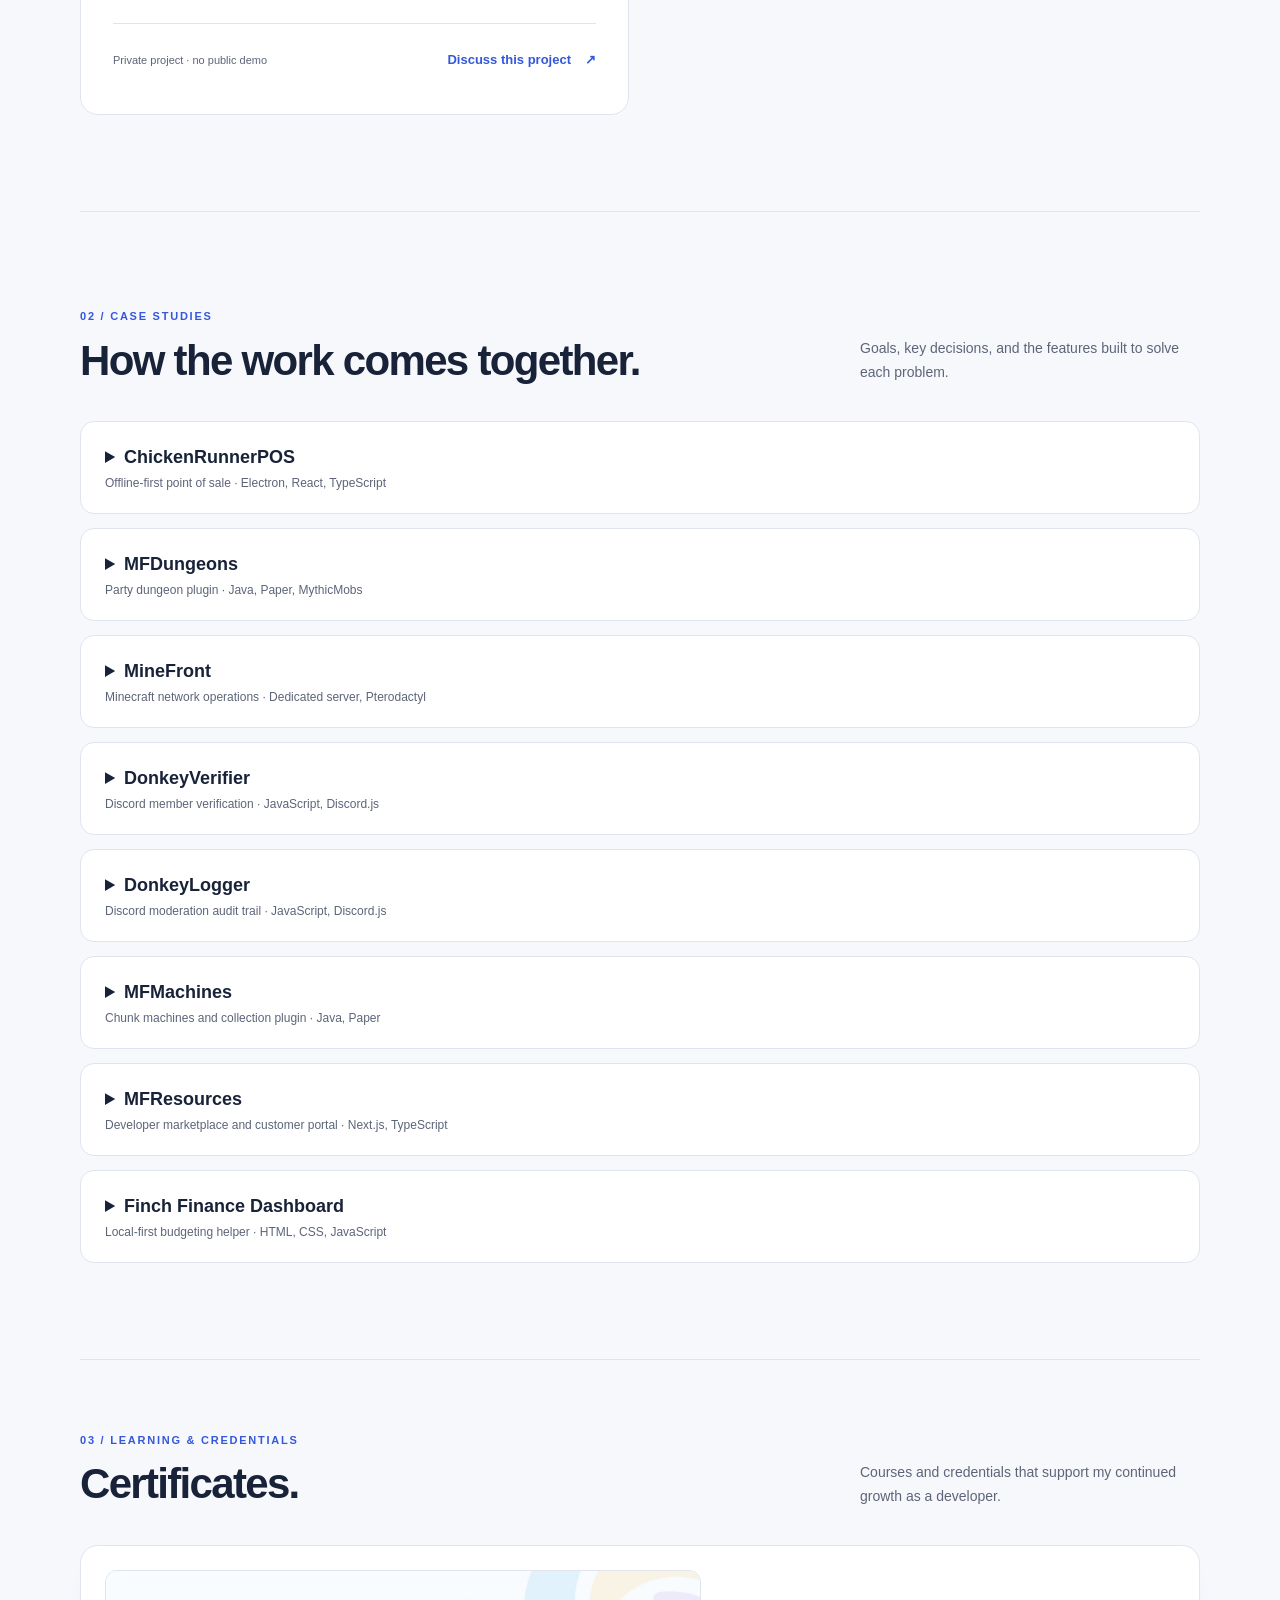
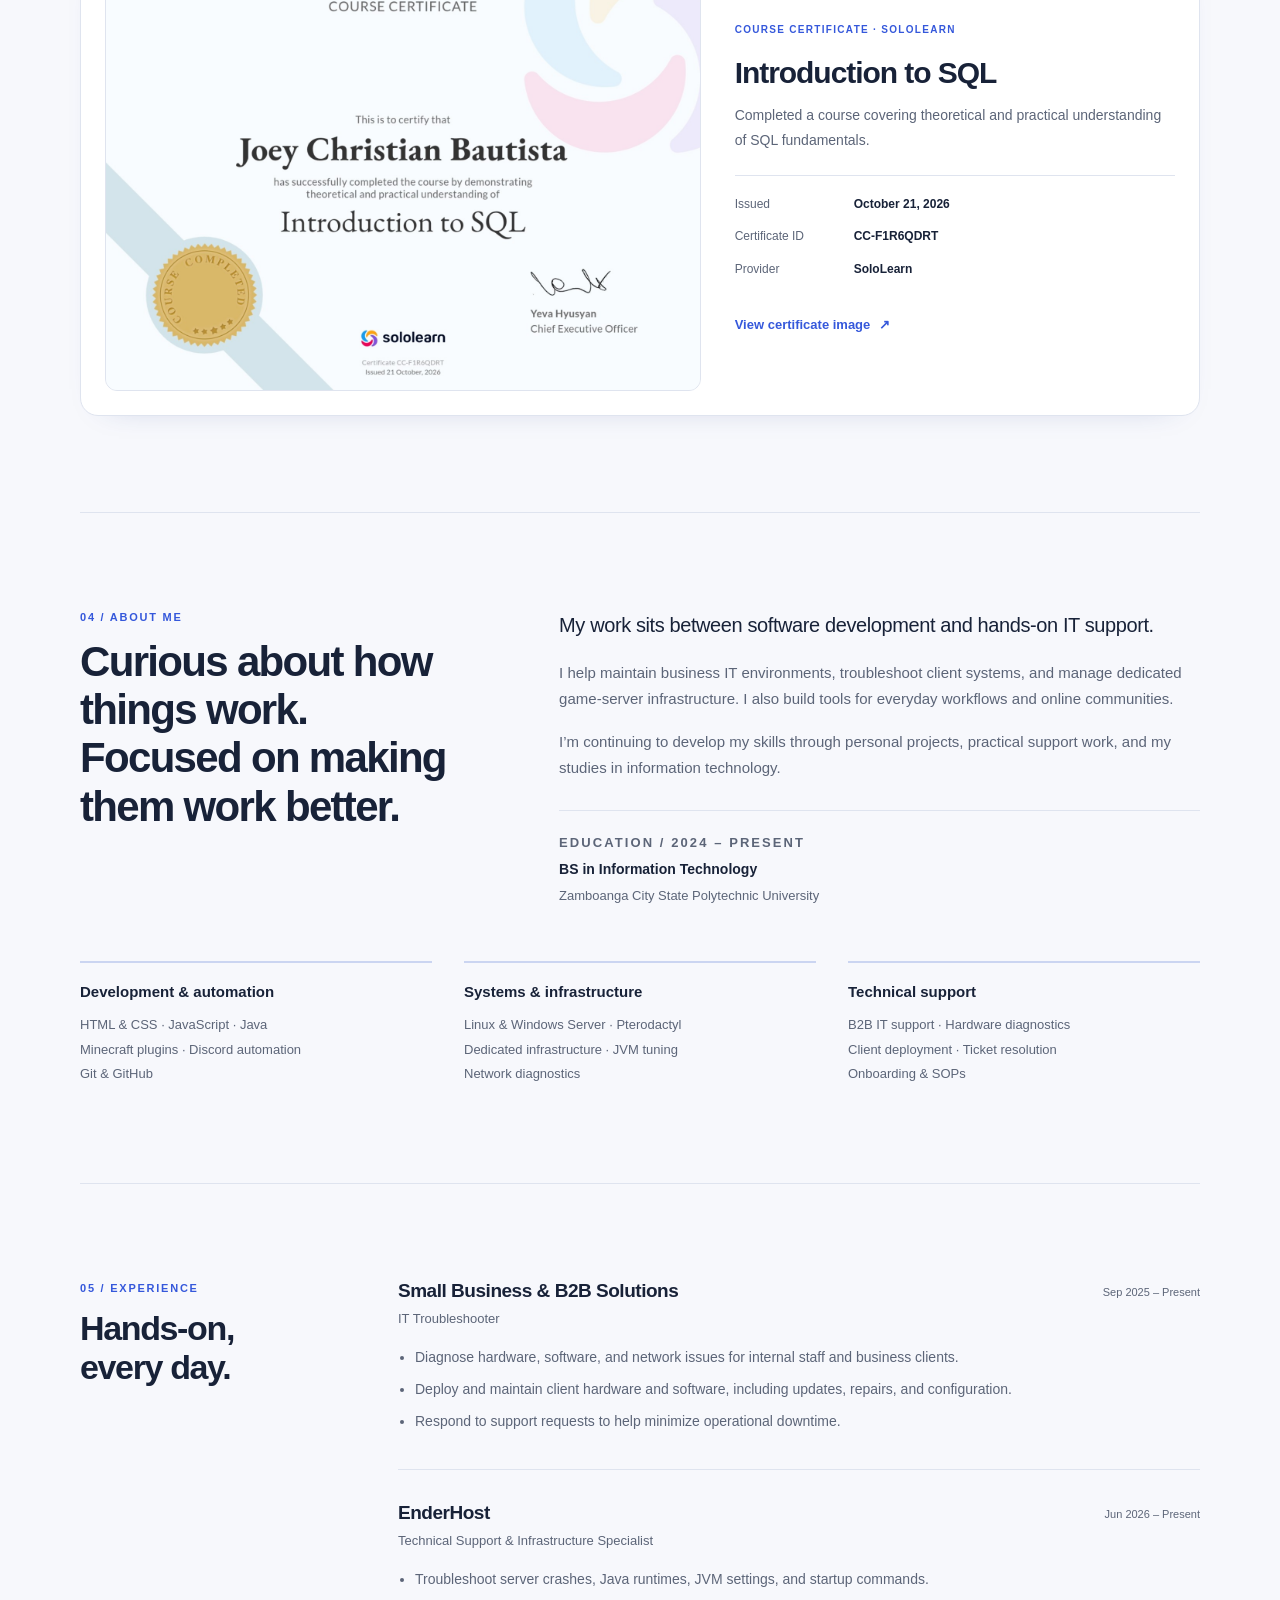
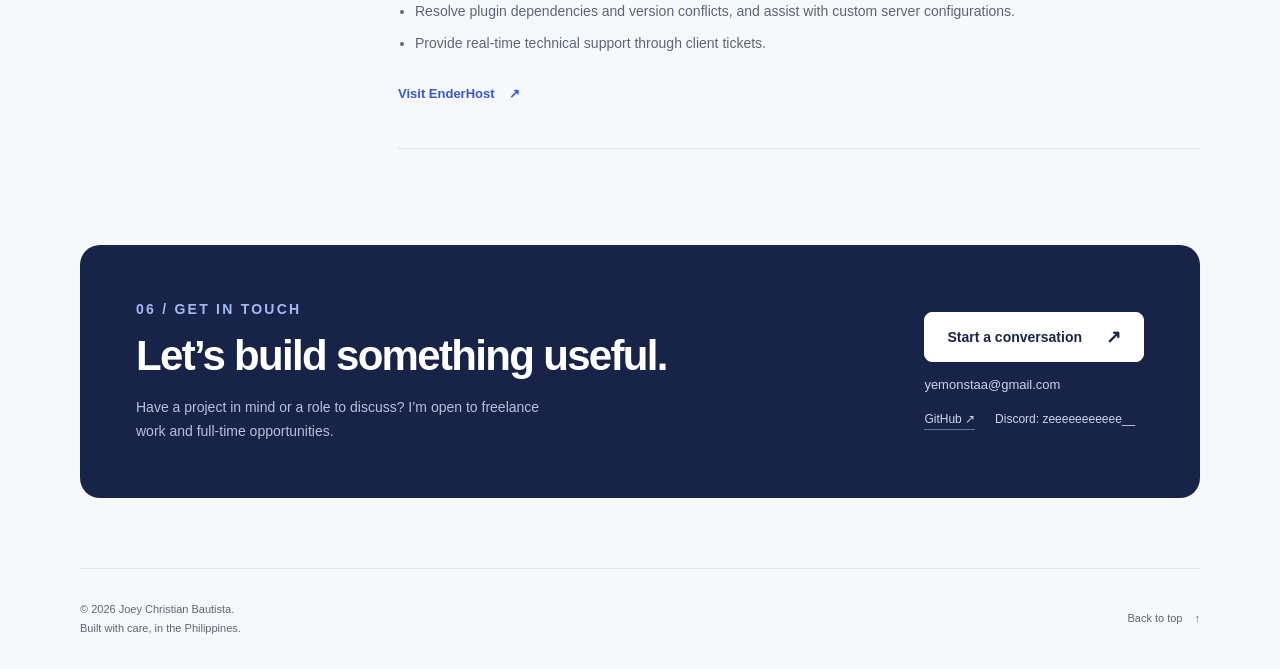
==== commit 79ba9787: "Add SoloLearn SQL certificate section" ====
--- a/index.html
+++ b/index.html
@@ -25,6 +25,23 @@
 @media(max-width:360px){.wrap{width:calc(100% - 32px)}.brand{gap:9px;font-size:12px}.hero h1{font-size:36px}.actions{flex-direction:column}.actions .button{width:100%}.project{padding:20px}.project-bottom{align-items:flex-start;flex-direction:column;gap:0}.profile{padding:20px}.hero-foot{letter-spacing:.07em}.contact{padding:28px 22px}}
 @media(prefers-reduced-motion:reduce){html{scroll-behavior:auto}*,*::before,*::after{transition:none!important;animation:none!important}}
 @media print{.site-header,.menu,.contact,.footer,.actions{display:none}.wrap{width:100%}.section{padding-block:24px}.hero{padding-block:20px}.project,.job{break-inside:avoid}body{background:white}}
+
+/* Certificates */
+.certificates{padding-top:72px}
+.certificate-card{display:grid;grid-template-columns:minmax(0,1.15fr) minmax(260px,.85fr);gap:34px;align-items:center;background:#fff;border:1px solid var(--line);border-radius:var(--radius);padding:24px;box-shadow:0 12px 32px -28px #263e8b66}
+.certificate-preview{display:block;overflow:hidden;border:1px solid var(--line);border-radius:12px;background:#f5f8fc}
+.certificate-preview img{display:block;width:100%;height:auto;aspect-ratio:1536/1085;object-fit:contain;transition:transform .25s ease}
+.certificate-preview:hover img{transform:scale(1.025)}
+.certificate-info .category{display:inline-flex;align-items:center;gap:8px;color:var(--blue)}
+.certificate-info h3{font-size:clamp(23px,3vw,30px);letter-spacing:-.035em;margin:15px 0 12px}
+.certificate-info>p{font-size:14px;color:var(--muted);line-height:1.8}
+.certificate-meta{display:grid;gap:12px;margin:22px 0 24px;padding-top:18px;border-top:1px solid var(--line)}
+.certificate-meta div{display:grid;grid-template-columns:105px 1fr;gap:14px;font-size:12px}
+.certificate-meta dt{color:var(--muted)}.certificate-meta dd{margin:0;font-weight:600;overflow-wrap:anywhere}
+.certificate-open{display:inline-flex;align-items:center;gap:9px;color:var(--blue);font-size:13px;font-weight:650;min-height:44px}
+.certificate-open:hover{text-decoration:underline;text-underline-offset:4px}
+@media(max-width:760px){.certificate-card{grid-template-columns:1fr;gap:22px;padding:18px}.certificate-meta div{grid-template-columns:90px 1fr}}
+@media(prefers-reduced-motion:reduce){.certificate-preview img{transition:none}}
 </style>
 </head>
 <body id="top">
@@ -32,7 +49,7 @@
 <header class="site-header"><nav class="nav wrap" aria-label="Main navigation">
 <a class="brand" href="#top" aria-label="Joey Christian Bautista, home"><span class="monogram" aria-hidden="true">JC</span><span>Joey Christian Bautista</span></a>
 <button class="menu" type="button" aria-expanded="false" aria-controls="navigation" aria-label="Open navigation">Menu <span aria-hidden="true">☰</span></button>
-<ul class="nav-links" id="navigation"><li><a href="#projects">Projects</a></li><li><a href="#about">About</a></li><li><a href="#experience">Experience</a></li><li><a class="nav-contact" href="#contact">Let’s talk <span aria-hidden="true">&nbsp;↗</span></a></li></ul>
+<ul class="nav-links" id="navigation"><li><a href="#projects">Projects</a></li><li><a href="#certificates">Certificates</a></li><li><a href="#about">About</a></li><li><a href="#experience">Experience</a></li><li><a class="nav-contact" href="#contact">Let’s talk <span aria-hidden="true">&nbsp;↗</span></a></li></ul>
 </nav></header>
 <main id="main">
 <div class="wrap">
@@ -66,10 +83,18 @@
 <details style="background:#fff;border:1px solid var(--line);border-radius:14px;padding:20px 24px"><summary style="cursor:pointer;font-weight:650;font-size:18px">MFMachines <span style="display:block;font-size:12px;font-weight:400;color:var(--muted)">Chunk machines and collection plugin · Java, Paper</span></summary><div style="display:grid;gap:18px;margin-top:20px"><div role="img" aria-label="MFMachines image placeholder" style="height:180px;border:1px dashed #b8c4e4;border-radius:10px;background:#f8f9fc"></div><div><p><strong>Goal:</strong> Automate resource collection while keeping each machine's storage and power limits meaningful.</p><p style="margin-top:10px"><strong>Built:</strong> Filtered, tiered Infinity Chests; battery-powered radius Collectors with limited buffers; and Chunk Loaders.</p><p style="margin-top:10px"><strong>Operations:</strong> Linking and trust controls, configurable machine GUIs, SQLite-backed machine state, and optional Vault selling integration.</p></div></div></details>
 <details style="background:#fff;border:1px solid var(--line);border-radius:14px;padding:20px 24px"><summary style="cursor:pointer;font-weight:650;font-size:18px">MFResources <span style="display:block;font-size:12px;font-weight:400;color:var(--muted)">Developer marketplace and customer portal · Next.js, TypeScript</span></summary><div style="display:grid;gap:18px;margin-top:20px"><div role="img" aria-label="MFResources image placeholder" style="height:180px;border:1px dashed #b8c4e4;border-radius:10px;background:#f8f9fc"></div><div><p><strong>Goal:</strong> Present developer products and custom commissions in one organized storefront.</p><p style="margin-top:10px"><strong>Built:</strong> Marketplace browsing and resource details, commission/contact pages, customer dashboard views, and an admin preview.</p><p style="margin-top:10px"><strong>Status:</strong> Frontend currently uses mock data. Authentication, checkout, downloads, licensing, and persistent workflows remain planned.</p></div></div></details>
 <details style="background:#fff;border:1px solid var(--line);border-radius:14px;padding:20px 24px"><summary style="cursor:pointer;font-weight:650;font-size:18px">Finch Finance Dashboard <span style="display:block;font-size:12px;font-weight:400;color:var(--muted)">Local-first budgeting helper · HTML, CSS, JavaScript</span></summary><div style="display:grid;gap:18px;margin-top:20px"><div role="img" aria-label="Finch Finance Dashboard image placeholder" style="height:180px;border:1px dashed #b8c4e4;border-radius:10px;background:#f8f9fc"></div><div><p><strong>Goal:</strong> Make everyday budgeting usable on a phone while keeping the ledger in the user's browser.</p><p style="margin-top:10px"><strong>Built:</strong> Transaction and bill tracking, expected-income handling, spending summaries, and purchase-planning guidance.</p><p style="margin-top:10px"><strong>Privacy:</strong> Data stays in local browser storage and can be backed up or restored. The public portfolio does not link to a demo or expose financial entries.</p></div></div></details></div></section>
-<section class="section" id="about" aria-labelledby="about-title"><div class="about"><div><p class="eyebrow">02 / About me</p><h2 id="about-title">Curious about how<br>things work.<br>Focused on making<br>them work better.</h2></div><div class="about-copy"><p>My work sits between software development and hands-on IT support.</p><p>I help maintain business IT environments, troubleshoot client systems, and manage dedicated game-server infrastructure. I also build tools for everyday workflows and online communities.</p><p>I’m continuing to develop my skills through personal projects, practical support work, and my studies in information technology.</p><div class="education" id="education"><p class="eyebrow">Education / 2024 – Present</p><h3>BS in Information Technology</h3><p>Zamboanga City State Polytechnic University</p></div></div></div>
+
+<section class="section certificates" id="certificates" aria-labelledby="certificates-title">
+<div class="section-head"><div><p class="eyebrow">03 / Learning &amp; credentials</p><h2 id="certificates-title">Certificates.</h2></div><p>Courses and credentials that support my continued growth as a developer.</p></div>
+<article class="certificate-card">
+<a class="certificate-preview" href="certificates/sololearn-introduction-to-sql.jpg" target="_blank" rel="noopener" aria-label="Open the full-size SoloLearn Introduction to SQL certificate"><img src="certificates/sololearn-introduction-to-sql.jpg" alt="SoloLearn course certificate awarded to Joey Christian Bautista for completing Introduction to SQL" width="1536" height="1085" loading="lazy"></a>
+<div class="certificate-info"><span class="category">Course certificate · SoloLearn</span><h3>Introduction to SQL</h3><p>Completed a course covering theoretical and practical understanding of SQL fundamentals.</p><dl class="certificate-meta"><div><dt>Issued</dt><dd><time datetime="2026-10-21">October 21, 2026</time></dd></div><div><dt>Certificate ID</dt><dd>CC-F1R6QDRT</dd></div><div><dt>Provider</dt><dd>SoloLearn</dd></div></dl><a class="certificate-open" href="certificates/sololearn-introduction-to-sql.jpg" target="_blank" rel="noopener">View certificate image <span aria-hidden="true">↗</span></a></div>
+</article>
+</section>
+<section class="section" id="about" aria-labelledby="about-title"><div class="about"><div><p class="eyebrow">04 / About me</p><h2 id="about-title">Curious about how<br>things work.<br>Focused on making<br>them work better.</h2></div><div class="about-copy"><p>My work sits between software development and hands-on IT support.</p><p>I help maintain business IT environments, troubleshoot client systems, and manage dedicated game-server infrastructure. I also build tools for everyday workflows and online communities.</p><p>I’m continuing to develop my skills through personal projects, practical support work, and my studies in information technology.</p><div class="education" id="education"><p class="eyebrow">Education / 2024 – Present</p><h3>BS in Information Technology</h3><p>Zamboanga City State Polytechnic University</p></div></div></div>
 <div class="skills" id="skills"><article class="skill"><h3>Development &amp; automation</h3><p>HTML &amp; CSS · JavaScript · Java<br>Minecraft plugins · Discord automation<br>Git &amp; GitHub</p></article><article class="skill"><h3>Systems &amp; infrastructure</h3><p>Linux &amp; Windows Server · Pterodactyl<br>Dedicated infrastructure · JVM tuning<br>Network diagnostics</p></article><article class="skill"><h3>Technical support</h3><p>B2B IT support · Hardware diagnostics<br>Client deployment · Ticket resolution<br>Onboarding &amp; SOPs</p></article></div></section>
-<section class="section experience" id="experience" aria-labelledby="experience-title"><div class="experience-intro"><p class="eyebrow">03 / Experience</p><h2 id="experience-title">Hands-on,<br>every day.</h2></div><div><article class="job"><div><h3>Small Business &amp; B2B Solutions</h3><p class="role">IT Troubleshooter</p></div><time datetime="2025-09-26">Sep 2025 – Present</time><ul><li>Diagnose hardware, software, and network issues for internal staff and business clients.</li><li>Deploy and maintain client hardware and software, including updates, repairs, and configuration.</li><li>Respond to support requests to help minimize operational downtime.</li></ul></article><article class="job"><div><h3>EnderHost</h3><p class="role">Technical Support &amp; Infrastructure Specialist</p></div><time datetime="2026-06-26">Jun 2026 – Present</time><ul><li>Troubleshoot server crashes, Java runtimes, JVM settings, and startup commands.</li><li>Resolve plugin dependencies and version conflicts, and assist with custom server configurations.</li><li>Provide real-time technical support through client tickets.</li></ul><a class="text-link" href="https://enderhost.co" target="_blank" rel="noopener">Visit EnderHost <span aria-hidden="true">↗</span></a></article></div></section>
-<section class="contact" id="contact" aria-labelledby="contact-title"><div><p class="eyebrow">04 / Get in touch</p><h2 id="contact-title">Let’s build something useful.</h2><p>Have a project in mind or a role to discuss? I’m open to freelance work and full-time opportunities.</p></div><div class="contact-links"><a class="button" href="mailto:yemonstaa@gmail.com">Start a conversation <span class="arrow" aria-hidden="true">↗</span></a><a class="contact-email" href="mailto:yemonstaa@gmail.com">yemonstaa@gmail.com</a><div class="contact-extra"><a href="https://github.com/yemonstaa" target="_blank" rel="noopener">GitHub ↗</a><span>Discord: zeeeeeeeeeee__</span></div></div></section>
+<section class="section experience" id="experience" aria-labelledby="experience-title"><div class="experience-intro"><p class="eyebrow">05 / Experience</p><h2 id="experience-title">Hands-on,<br>every day.</h2></div><div><article class="job"><div><h3>Small Business &amp; B2B Solutions</h3><p class="role">IT Troubleshooter</p></div><time datetime="2025-09-26">Sep 2025 – Present</time><ul><li>Diagnose hardware, software, and network issues for internal staff and business clients.</li><li>Deploy and maintain client hardware and software, including updates, repairs, and configuration.</li><li>Respond to support requests to help minimize operational downtime.</li></ul></article><article class="job"><div><h3>EnderHost</h3><p class="role">Technical Support &amp; Infrastructure Specialist</p></div><time datetime="2026-06-26">Jun 2026 – Present</time><ul><li>Troubleshoot server crashes, Java runtimes, JVM settings, and startup commands.</li><li>Resolve plugin dependencies and version conflicts, and assist with custom server configurations.</li><li>Provide real-time technical support through client tickets.</li></ul><a class="text-link" href="https://enderhost.co" target="_blank" rel="noopener">Visit EnderHost <span aria-hidden="true">↗</span></a></article></div></section>
+<section class="contact" id="contact" aria-labelledby="contact-title"><div><p class="eyebrow">06 / Get in touch</p><h2 id="contact-title">Let’s build something useful.</h2><p>Have a project in mind or a role to discuss? I’m open to freelance work and full-time opportunities.</p></div><div class="contact-links"><a class="button" href="mailto:yemonstaa@gmail.com">Start a conversation <span class="arrow" aria-hidden="true">↗</span></a><a class="contact-email" href="mailto:yemonstaa@gmail.com">yemonstaa@gmail.com</a><div class="contact-extra"><a href="https://github.com/yemonstaa" target="_blank" rel="noopener">GitHub ↗</a><span>Discord: zeeeeeeeeeee__</span></div></div></section>
 </div></main>
 <footer class="footer wrap"><p>© 2026 Joey Christian Bautista.<br>Built with care, in the Philippines.</p><a href="#top">Back to top <span aria-hidden="true">↑</span></a></footer>
 <script>
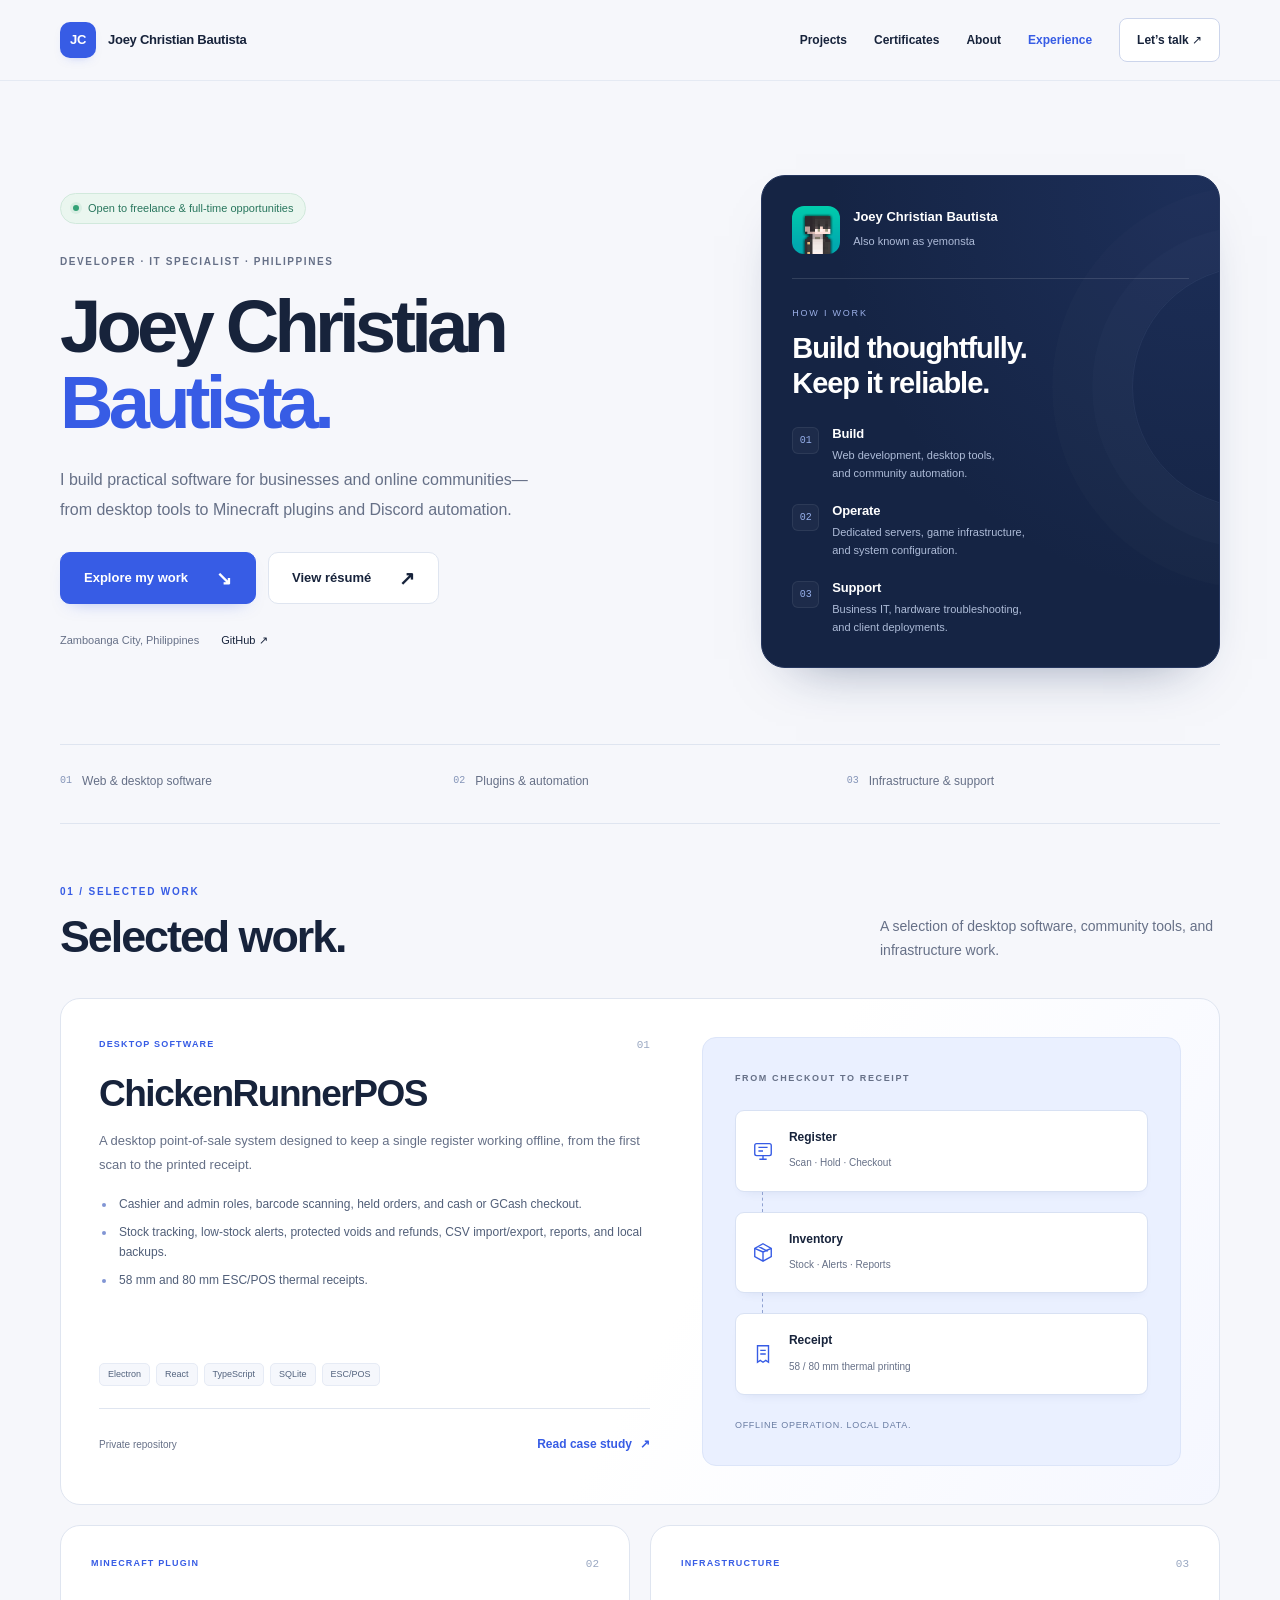
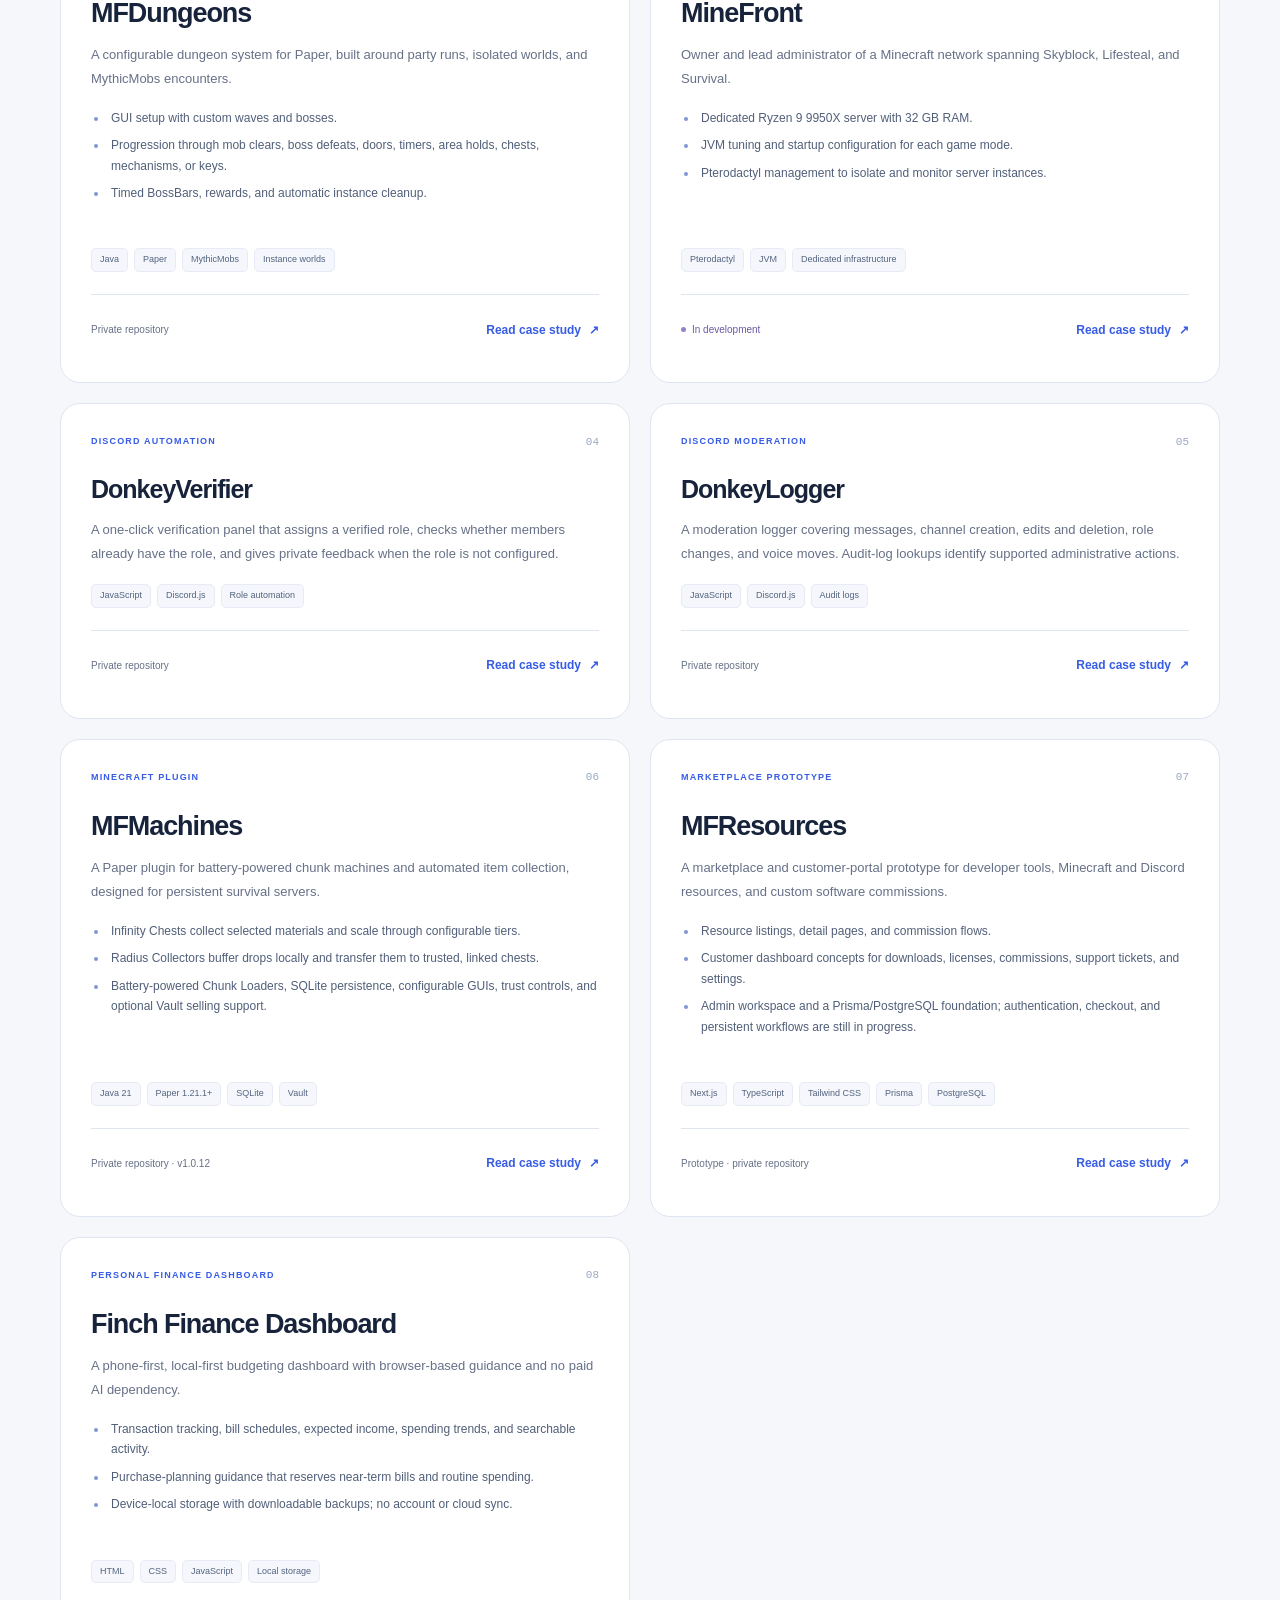
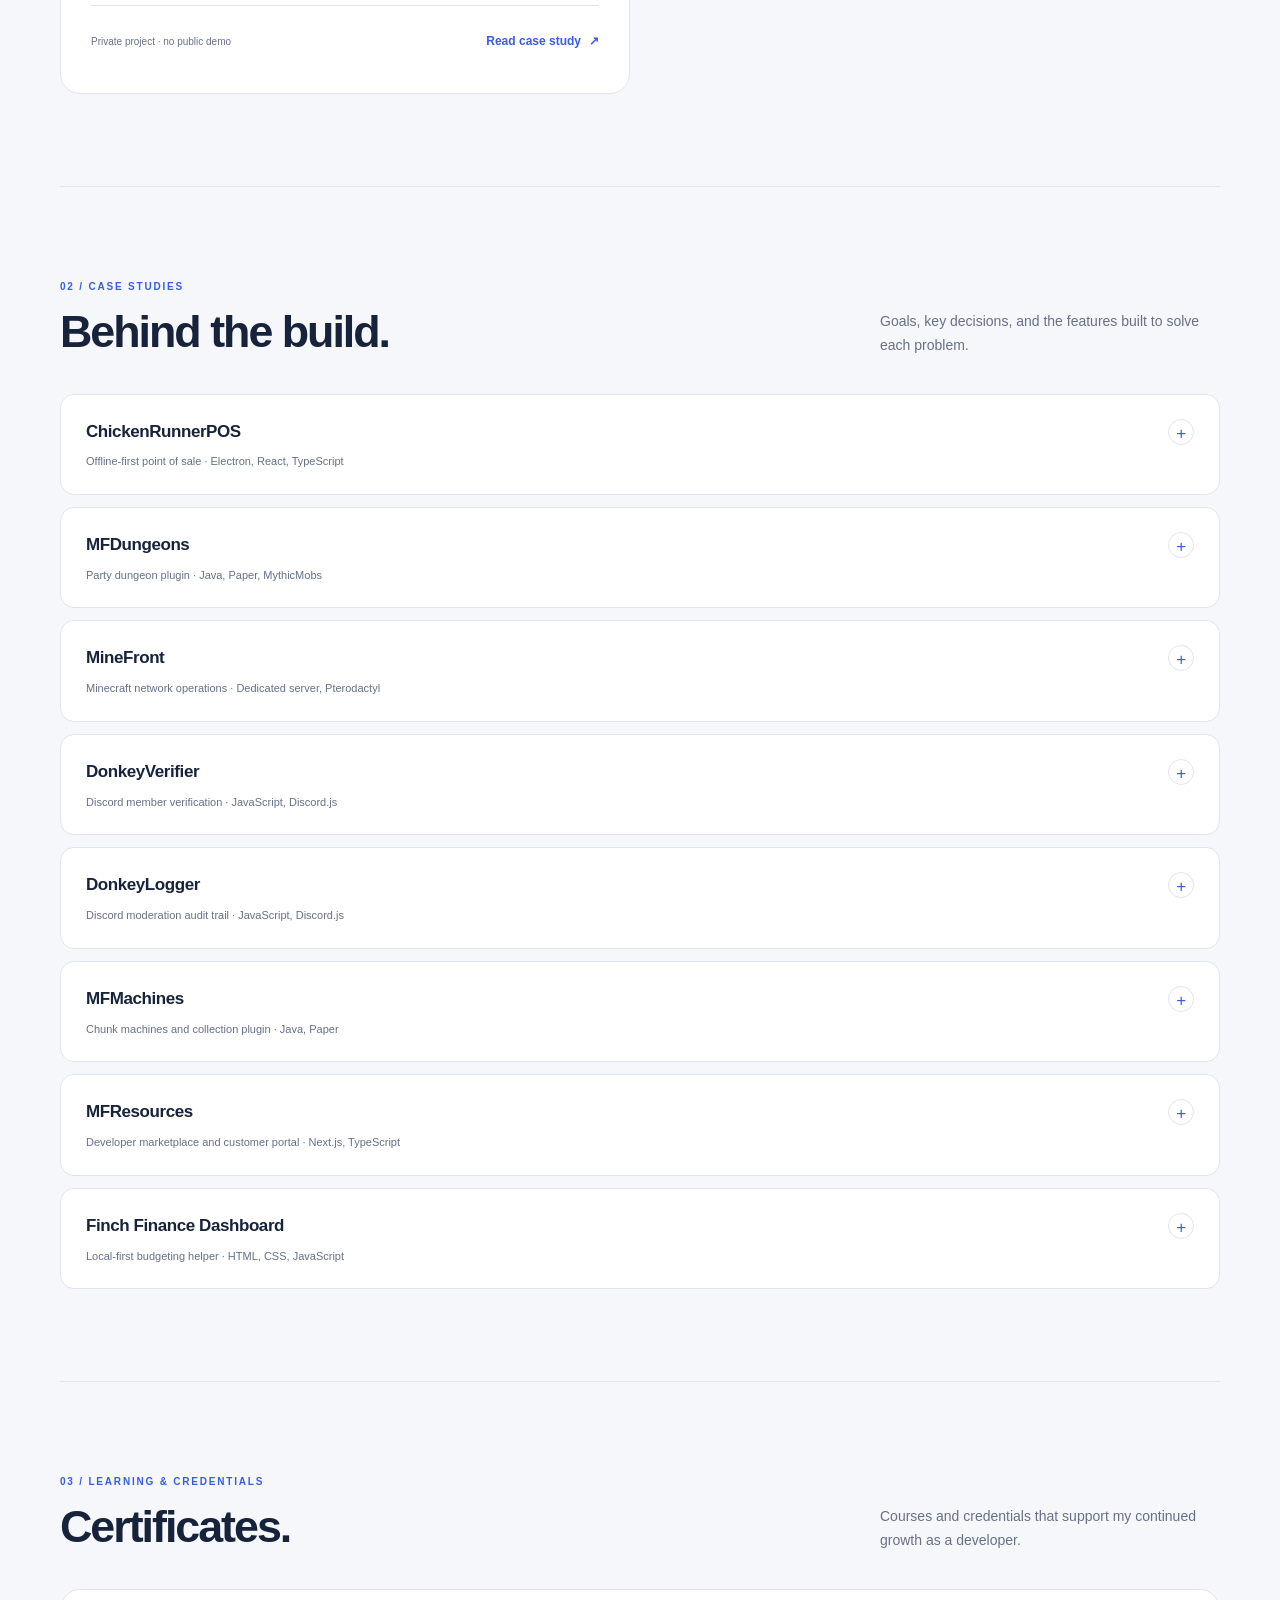
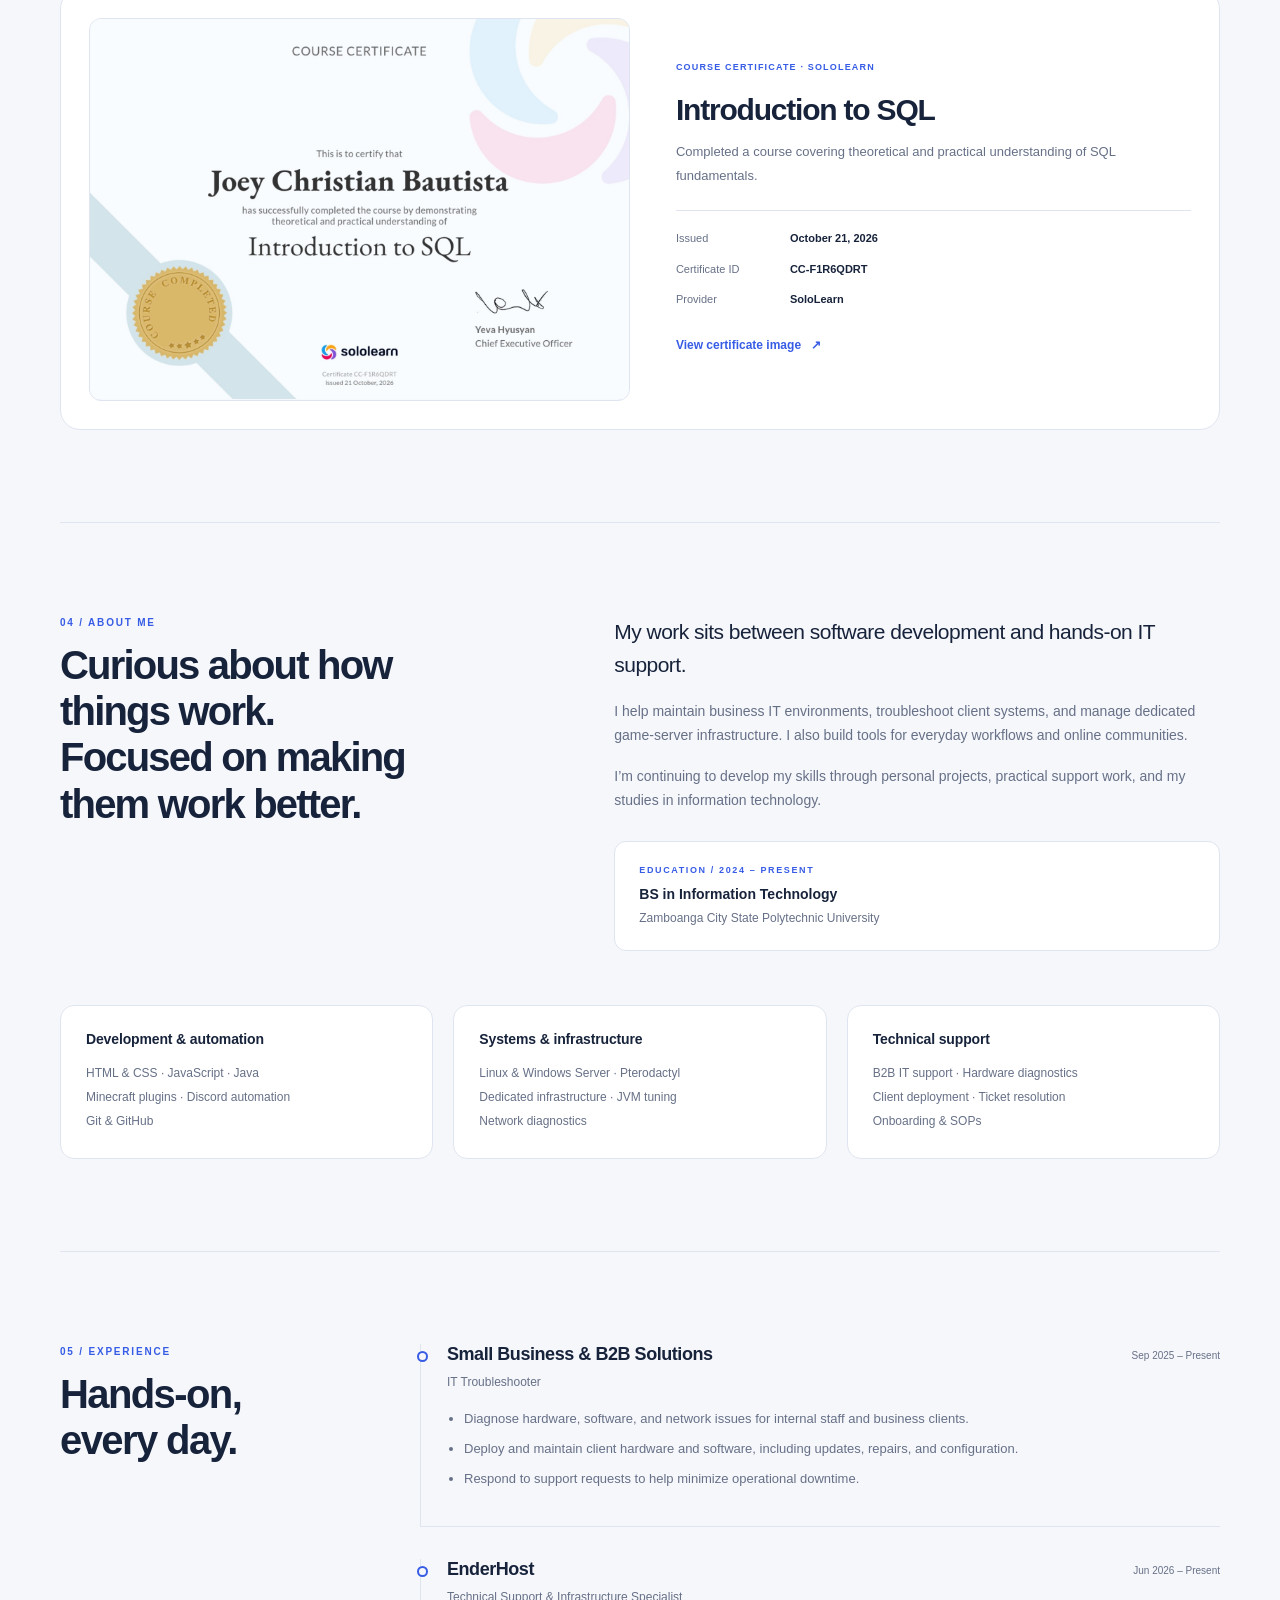
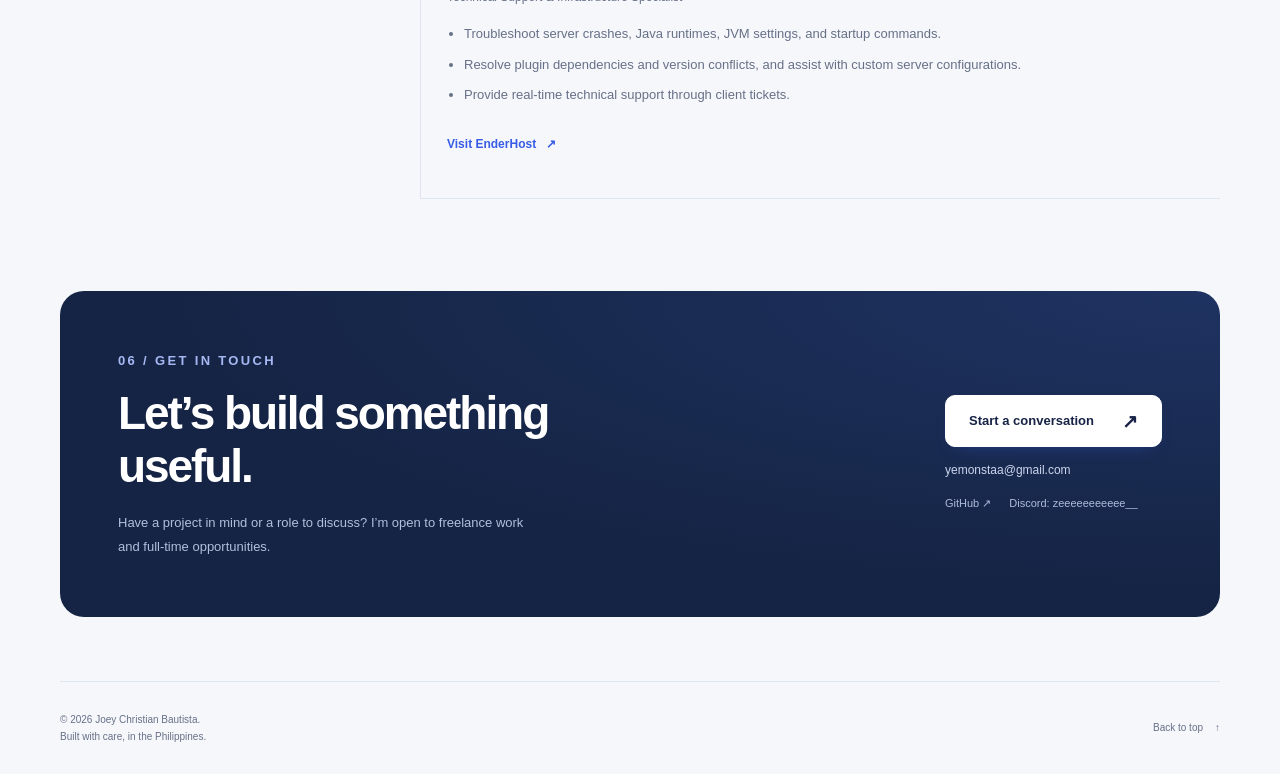
==== commit 37da16fb: "Refine portfolio visual design and project navigation" ====
--- a/index.html
+++ b/index.html
@@ -8,40 +8,38 @@
 <title>Joey Christian Bautista | Developer &amp; Systems Specialist</title>
 <link rel="icon" href="avatar.png">
 <style>
-/* A compact, self-contained portfolio. No external font or script dependencies. */
-:root{--paper:#f7f8fc;--white:#fff;--ink:#182238;--muted:#5c6578;--line:#dfe4ef;--blue:#3558db;--indigo:#4340b6;--soft:#edf0fc;--radius:18px}
-*{box-sizing:border-box}html{scroll-behavior:smooth;scroll-padding-top:96px}body{margin:0;background:var(--paper);color:var(--ink);font:16px/1.7 -apple-system,BlinkMacSystemFont,"Segoe UI",sans-serif;-webkit-font-smoothing:antialiased}h1,h2,h3,h4,p{margin:0}h1,h2,h3,h4{line-height:1.15}a{color:inherit;text-decoration:none}button{font:inherit}img{max-width:100%;display:block}svg{display:block}button,a{-webkit-tap-highlight-color:transparent}a:focus-visible,button:focus-visible,summary:focus-visible{outline:3px solid #5575f0;outline-offset:5px}a,button{touch-action:manipulation}::selection{background:#dce3ff;color:#162354}.wrap{width:min(1120px,calc(100% - 96px));margin-inline:auto}.skip{position:fixed;top:-100px;left:20px;z-index:99;background:white;padding:12px 20px;border:2px solid var(--blue)}.skip:focus{top:12px}.eyebrow{font-size:11px;line-height:1.5;letter-spacing:.16em;text-transform:uppercase;font-weight:700;color:var(--blue)}.section{padding-block:96px;border-top:1px solid var(--line)}.section-head{display:flex;justify-content:space-between;align-items:end;gap:32px;margin-bottom:36px}.section-head h2,.about h2{font-size:clamp(30px,3.3vw,42px);letter-spacing:-.04em;margin-top:12px}.section-head>p{max-width:340px;font-size:14px;color:var(--muted)}.arrow{font-size:18px;line-height:1}.button{display:inline-flex;align-items:center;justify-content:center;gap:24px;min-height:50px;padding:12px 22px;background:var(--blue);border:1px solid var(--blue);border-radius:8px;color:white;font-size:14px;font-weight:650;transition:background .2s,transform .2s}.button:hover{background:#2643b1;transform:translateY(-2px)}.button.secondary{background:white;color:var(--ink);border-color:var(--line)}.button.secondary:hover{border-color:var(--blue);background:var(--soft)}.text-link{display:inline-flex;align-items:center;gap:14px;min-height:44px;font-weight:650;font-size:13px;color:var(--blue)}.text-link:hover{text-decoration:underline;text-underline-offset:5px}.actions{display:flex;flex-wrap:wrap;gap:12px}
-/* Navigation */
-.site-header{position:sticky;top:0;z-index:20;background:rgba(247,248,252,.96);border-bottom:1px solid var(--line);backdrop-filter:blur(14px)}.nav{min-height:80px;display:flex;align-items:center;justify-content:space-between;gap:24px;position:relative}.brand{display:flex;align-items:center;gap:12px;font-weight:650;font-size:14px;letter-spacing:-.02em}.monogram{display:grid;place-items:center;background:var(--blue);color:#fff;width:36px;height:36px;border-radius:8px;font-size:13px;letter-spacing:-.04em}.nav-links{list-style:none;padding:0;margin:0;display:flex;align-items:center;gap:30px;font-size:13px;font-weight:550}.nav-links a{display:flex;align-items:center;min-height:44px}.nav-links a:hover{color:var(--blue)}.nav-links .nav-contact{border:1px solid #c9d0e3;border-radius:7px;padding:0 18px}.menu{display:none;min-width:44px;min-height:44px;align-items:center;justify-content:center;gap:8px;background:white;border:1px solid var(--line);border-radius:7px;font-size:12px;color:var(--ink)}
+/* Joey Christian Bautista — blue / indigo portfolio */
+:root{--paper:#f6f7fb;--white:#fff;--ink:#17233b;--muted:#667087;--line:#dfe5f0;--blue:#375ce5;--indigo:#5e4cc8;--soft:#edf1ff;--radius:20px;--shadow:0 20px 55px -40px #233d8055}
+*{box-sizing:border-box}
+html{scroll-behavior:smooth;scroll-padding-top:104px}
+body{margin:0;background:var(--paper);color:var(--ink);font:16px/1.7 -apple-system,BlinkMacSystemFont,"Segoe UI",sans-serif;-webkit-font-smoothing:antialiased}
+h1,h2,h3,h4,p{margin:0}h1,h2,h3,h4{line-height:1.15}a{color:inherit;text-decoration:none}button{font:inherit}img,svg{display:block;max-width:100%}button,a{-webkit-tap-highlight-color:transparent;touch-action:manipulation}a:focus-visible,button:focus-visible,summary:focus-visible{outline:3px solid #6483fa;outline-offset:5px}::selection{background:#d8e1ff;color:#142248}
+.wrap{width:min(1160px,calc(100% - 96px));margin-inline:auto}.skip{position:fixed;top:-100px;left:20px;z-index:99;background:white;padding:12px 20px;border:2px solid var(--blue)}.skip:focus{top:12px}
+.eyebrow{font-size:10px;line-height:1.5;letter-spacing:.18em;text-transform:uppercase;font-weight:750;color:var(--blue)}.section{padding-block:92px;border-top:1px solid var(--line)}.section-head{display:flex;justify-content:space-between;align-items:end;gap:40px;margin-bottom:36px}.section-head h2,.about h2{font-size:clamp(32px,3.5vw,46px);letter-spacing:-.045em;margin-top:12px}.section-head>p{max-width:340px;font-size:14px;color:var(--muted)}
+.button{display:inline-flex;align-items:center;justify-content:center;gap:28px;min-height:52px;padding:13px 23px;background:var(--blue);border:1px solid var(--blue);border-radius:10px;color:white;font-size:13px;font-weight:650;box-shadow:0 8px 18px -12px #375ce588;transition:background .2s,transform .2s,box-shadow .2s}.button:hover{background:#294bc5;transform:translateY(-2px);box-shadow:0 12px 22px -12px #375ce588}.button.secondary{background:#fff;color:var(--ink);border-color:var(--line);box-shadow:none}.button.secondary:hover{border-color:#aebdea;background:var(--soft)}.arrow{font-size:19px;line-height:1}.actions{display:flex;flex-wrap:wrap;gap:12px}.text-link{display:inline-flex;align-items:center;gap:10px;min-height:44px;font-weight:650;font-size:12px;color:var(--blue)}.text-link:hover{text-decoration:underline;text-underline-offset:5px}
+/* A quiet header, with a full-width phone menu. */
+.site-header{position:sticky;top:0;z-index:20;background:#f6f7fbef;border-bottom:1px solid #dfe5f0bb;backdrop-filter:blur(18px)}.nav{min-height:80px;display:flex;align-items:center;justify-content:space-between;gap:30px;position:relative}.brand{display:flex;align-items:center;gap:12px;font-size:13px;font-weight:650;letter-spacing:-.02em}.monogram{display:grid;place-items:center;background:var(--blue);color:#fff;width:36px;height:36px;border-radius:10px;font-size:13px;box-shadow:0 5px 12px -8px #375ce588}.nav-links{list-style:none;padding:0;margin:0;display:flex;align-items:center;gap:27px;font-size:12px;font-weight:550}.nav-links a{display:flex;align-items:center;min-height:44px;transition:color .2s}.nav-links a:hover,.nav-links a[aria-current="location"]{color:var(--blue)}.nav-links .nav-contact{border:1px solid #ccd5eb;border-radius:8px;padding:0 17px;background:#fff}.menu{display:none;min-width:68px;min-height:44px;align-items:center;justify-content:center;gap:9px;background:#fff;border:1px solid var(--line);border-radius:8px;font-size:12px;color:var(--ink)}
 /* Introduction */
-.hero{padding:88px 0 72px;display:grid;grid-template-columns:1.45fr 1fr;gap:70px;align-items:center}.availability{display:inline-flex;align-items:center;gap:8px;font-size:12px;color:#356151;margin-bottom:24px}.availability::before{content:"";width:6px;height:6px;border-radius:50%;background:#398766;box-shadow:0 0 0 4px #e4f1ea}.hero .eyebrow{color:var(--muted);letter-spacing:.12em}.hero h1{font-size:clamp(42px,5.2vw,66px);letter-spacing:-.057em;line-height:1.05;font-weight:700;margin-top:18px}.hero h1 span{color:var(--blue)}.intro{max-width:490px;color:var(--muted);font-size:16px;line-height:1.85;margin:24px 0 28px}.hero-meta{display:flex;gap:20px;align-items:center;flex-wrap:wrap;margin-top:26px;font-size:12px;color:var(--muted)}.hero-meta a{color:var(--ink);border-bottom:1px solid #bcc5da}.profile{background:#172447;border:1px solid #27355b;border-radius:var(--radius);color:white;padding:32px;box-shadow:0 16px 40px -24px #14295766;position:relative;overflow:hidden}.profile::before{content:"";position:absolute;width:260px;height:260px;border:1px solid #ffffff10;border-radius:50%;right:-150px;top:-100px;box-shadow:0 0 0 32px #ffffff03,0 0 0 64px #ffffff03;pointer-events:none}.profile-person{display:flex;align-items:center;gap:14px;padding-bottom:26px;border-bottom:1px solid #ffffff22;position:relative}.profile-person img{width:52px;height:52px;object-fit:cover;border-radius:12px;background:#d7e0f9}.profile-person strong{font-size:14px;line-height:1.5;display:block}.profile-person span{font-size:12px;color:#aebbd8}.practice{display:grid;grid-template-columns:25px 1fr;gap:12px;padding-top:24px}.practice>span{color:#899cd0;font-size:11px;font-family:monospace;padding-top:4px}.practice h2{font-size:15px;font-weight:550;margin-bottom:5px;letter-spacing:-.015em}.practice p{color:#b3bfd9;font-size:12px;line-height:1.65}.hero-foot{display:flex;justify-content:space-between;padding:20px 0 26px;border-top:1px solid var(--line);font-size:11px;letter-spacing:.12em;text-transform:uppercase;color:var(--muted)}
-/* Selected work */
-.projects{padding-top:60px}.project-grid{display:grid;grid-template-columns:repeat(2,minmax(0,1fr));gap:22px}.project{background:white;border:1px solid var(--line);border-radius:var(--radius);padding:32px;display:flex;flex-direction:column;min-width:0;transition:border-color .2s,box-shadow .2s}.project:hover{border-color:#afbce6;box-shadow:0 12px 32px -24px #263e8b66}.project-top{display:flex;align-items:center;justify-content:space-between;gap:18px;margin-bottom:26px}.category{font-size:10px;letter-spacing:.13em;text-transform:uppercase;color:var(--muted);font-weight:650}.project-number{color:#9da8bf;font:12px monospace}.project h3{font-size:27px;letter-spacing:-.035em;margin-bottom:14px}.project p{color:var(--muted);font-size:14px;line-height:1.8}.project ul{padding-left:18px;margin:18px 0 22px;font-size:13px;color:#444e63}.project li{margin-bottom:6px}.project li::marker{color:var(--blue)}.tags{display:flex;flex-wrap:wrap;gap:7px;margin-top:auto;padding-top:18px}.tags span{border:1px solid var(--line);background:#f8f9fc;border-radius:5px;padding:4px 9px;font-size:10px;color:#515e78;line-height:1.5}.project-bottom{margin-top:24px;padding-top:14px;border-top:1px solid var(--line);display:flex;align-items:center;justify-content:space-between;gap:10px}.project-bottom small{font-size:11px;color:var(--muted)}.featured{grid-column:1/-1;display:grid;grid-template-columns:1.25fr 1fr;gap:44px;background:linear-gradient(110deg,#fff 55%,#f0f3ff 100%)}.feature-copy{display:flex;flex-direction:column;min-width:0}.featured h3{font-size:34px}.featured .project-top{margin-bottom:18px}.system-visual{background:#e9eefc;border:1px solid #d9e1f5;border-radius:12px;display:flex;flex-direction:column;justify-content:center;padding:32px;min-width:0;position:relative}.system-visual .eyebrow{font-size:10px;margin-bottom:22px}.flow-item{background:#fff;border:1px solid #d7dff2;border-radius:8px;padding:14px 16px;display:flex;align-items:center;gap:14px;box-shadow:0 4px 10px #18223803}.flow-item svg{width:22px;height:22px;stroke:var(--blue);stroke-width:1.5;fill:none;flex-shrink:0}.flow-item strong{display:block;font-size:13px;font-weight:650}.flow-item span{font-size:10px;color:var(--muted)}.flow-line{height:20px;border-left:1px dashed #8f9fcd;margin-left:27px}.visual-caption{font-size:10px!important;color:#5d6d92!important;letter-spacing:.08em;text-transform:uppercase;margin-top:22px}.compact h3{font-size:23px}.compact .project-top{margin-bottom:18px}.status{display:inline-flex;align-items:center;gap:7px;color:#61509a!important}.status::before{content:"";width:5px;height:5px;background:#8271bc;border-radius:50%}
-/* About, skills and experience */
-.about{display:grid;grid-template-columns:.85fr 1.4fr;gap:90px}.about-copy>p{color:var(--muted);margin-bottom:18px;font-size:15px}.about-copy>p:first-child{font-size:20px;line-height:1.65;letter-spacing:-.02em;color:var(--ink)}.education{margin-top:30px;padding:22px 0 0;border-top:1px solid var(--line)}.education h3{font-size:14px;margin:8px 0}.education p{font-size:13px;color:var(--muted)}.skills{display:grid;grid-template-columns:repeat(3,minmax(0,1fr));gap:32px;margin-top:54px}.skill{border-top:2px solid #cbd5f1;padding-top:20px}.skill h3{font-size:15px;margin-bottom:13px}.skill p{font-size:13px;color:var(--muted);line-height:1.9}.experience{display:grid;grid-template-columns:270px 1fr;gap:48px}.experience-intro h2{font-size:34px;letter-spacing:-.04em;margin-top:12px}.job{display:grid;grid-template-columns:1fr auto;gap:12px 20px;padding:0 0 32px;margin-bottom:32px;border-bottom:1px solid var(--line)}.job:last-child{margin-bottom:0}.job h3{font-size:19px;letter-spacing:-.025em}.job .role{font-size:13px;color:var(--muted);margin-top:6px}.job time{font-size:11px;color:var(--muted);padding-top:3px}.job ul{grid-column:1/-1;margin:0;padding-left:17px;font-size:14px;color:var(--muted)}.job li{padding:4px 0}.job .text-link{grid-column:1/-1;justify-self:start}.contact{background:#172447;color:#fff;border-radius:20px;padding:54px 56px;margin-bottom:70px;display:flex;align-items:center;justify-content:space-between;gap:40px}.contact .eyebrow{color:#a6b7f5}.contact h2{font-size:clamp(30px,3.4vw,42px);letter-spacing:-.04em;margin:12px 0 16px}.contact p{color:#b6c2dd;font-size:14px;max-width:420px}.contact-links{min-width:0;display:flex;flex-direction:column;align-items:flex-start;gap:12px}.contact .button{background:#fff;color:#182447;border-color:white}.contact .button:hover{background:#e5ebff}.contact-email{font-size:13px;color:#cbd5ed;overflow-wrap:anywhere}.contact-extra{display:flex;gap:20px;flex-wrap:wrap;font-size:12px;color:#cbd5ed}.contact-extra a{border-bottom:1px solid #627198}.footer{border-top:1px solid var(--line);padding:28px 0;display:flex;justify-content:space-between;align-items:center;gap:24px;font-size:11px;color:var(--muted)}.footer a{display:flex;align-items:center;gap:12px;min-height:44px}
-@media(min-width:1400px){.hero{padding-block:104px 88px}}
-@media(max-width:1000px){.wrap{width:calc(100% - 64px)}.hero{gap:36px;grid-template-columns:1.2fr 1fr}.hero h1{font-size:50px}.profile{padding:26px}.featured{gap:28px}.project{padding:26px}.system-visual{padding:24px}.about{gap:48px}.experience{grid-template-columns:220px 1fr;gap:32px}.contact{padding:42px}}
-@media(max-width:760px){html{scroll-padding-top:85px}.wrap{width:calc(100% - 40px)}.nav{min-height:68px;flex-wrap:wrap;gap:0}.brand{font-size:13px}.monogram{width:33px;height:33px}.nav-links{width:100%;gap:0;padding:8px 0 14px;flex-direction:column;align-items:stretch}.nav-links a{padding:10px 12px;border-radius:7px}.nav-links .nav-contact{border:0;padding:10px 12px}.nav-links a:hover{background:var(--soft)}.js .menu{display:inline-flex}.js .nav-links{display:none}.js .nav-links.is-open{display:flex}.hero{padding:46px 0 34px;grid-template-columns:1fr;gap:34px}.hero h1{font-size:clamp(39px,8.7vw,58px);line-height:1.08}.availability{margin-bottom:21px;font-size:11px}.intro{font-size:15px;line-height:1.8;margin:20px 0 24px}.hero-meta{margin-top:22px;gap:14px}.profile{padding:24px}.profile-person{padding-bottom:18px}.practice{padding-top:18px}.hero-foot{font-size:9px;padding-top:18px;gap:20px}.section{padding-block:58px}.section-head{display:block;margin-bottom:26px}.section-head>p{margin-top:16px;max-width:420px}.project-grid{grid-template-columns:1fr;gap:18px}.featured{grid-column:auto;grid-template-columns:1fr;gap:24px}.project{padding:24px}.featured h3{font-size:30px}.system-visual{padding:24px}.project-top{margin-bottom:20px}.about{grid-template-columns:1fr;gap:26px}.about-copy>p:first-child{font-size:19px}.skills{grid-template-columns:1fr;gap:25px;margin-top:36px}.skill{padding-top:16px}.experience{grid-template-columns:1fr;gap:30px}.job{grid-template-columns:1fr;gap:10px}.job ul,.job .text-link{grid-column:auto}.job time{grid-row:2;padding:0}.contact{display:block;padding:32px 26px;margin-bottom:38px;border-radius:14px}.contact-links{margin-top:26px}.contact p{font-size:14px}.footer{align-items:flex-start;font-size:10px;gap:16px}.footer p{max-width:220px}.footer a{flex-shrink:0;min-height:32px}.contact-extra{gap:12px}.section-head h2,.about h2{font-size:32px}}
-@media(max-width:360px){.wrap{width:calc(100% - 32px)}.brand{gap:9px;font-size:12px}.hero h1{font-size:36px}.actions{flex-direction:column}.actions .button{width:100%}.project{padding:20px}.project-bottom{align-items:flex-start;flex-direction:column;gap:0}.profile{padding:20px}.hero-foot{letter-spacing:.07em}.contact{padding:28px 22px}}
+.hero{position:relative;padding:94px 0 76px;display:grid;grid-template-columns:1.25fr .9fr;gap:64px;align-items:center}.availability{display:inline-flex;align-items:center;gap:9px;font-size:11px;color:#28765d;margin-bottom:30px;background:#eaf6ef;border:1px solid #d1e9dc;border-radius:30px;padding:5px 12px}.availability::before{content:"";width:6px;height:6px;border-radius:50%;background:#34a277;box-shadow:0 0 0 3px #d9eee3}.hero .eyebrow{color:var(--muted);letter-spacing:.16em;font-size:10px}.hero h1{font-size:clamp(52px,5.8vw,78px);letter-spacing:-.065em;line-height:1.02;font-weight:700;margin-top:20px}.hero h1 span{color:var(--blue)}.intro{max-width:490px;color:var(--muted);font-size:16px;line-height:1.85;margin:25px 0 28px}.hero-meta{display:flex;gap:22px;align-items:center;flex-wrap:wrap;margin-top:27px;font-size:11px;color:var(--muted)}.hero-meta a{color:var(--ink)}.hero-meta a:hover{color:var(--blue)}
+.profile{background:#152444;background-image:radial-gradient(ellipse at 95% 0%,#4364c12b,transparent 60%);border:1px solid #25365e;border-radius:24px;color:white;padding:30px;box-shadow:0 26px 55px -35px #14295788;position:relative;overflow:hidden}.profile::before{content:"";position:absolute;width:240px;height:240px;border:1px solid #c8d5ff12;border-radius:50%;right:-155px;top:90px;box-shadow:0 0 0 40px #c8d5ff04,0 0 0 80px #c8d5ff03;pointer-events:none}.profile-person{display:flex;align-items:center;gap:13px;padding-bottom:24px;border-bottom:1px solid #ffffff20;position:relative}.profile-person img{width:48px;height:48px;object-fit:cover;border-radius:12px;background:#d7e0f9}.profile-person strong{font-size:13px;line-height:1.5;display:block}.profile-person span{font-size:11px;color:#aebbd8}.profile-label{font-size:9px;letter-spacing:.2em;text-transform:uppercase;color:#9bafe7;margin-top:27px}.profile-heading{font-size:29px;letter-spacing:-.035em;line-height:1.2;margin-top:10px;margin-bottom:4px}.practice{display:grid;grid-template-columns:28px 1fr;gap:12px;padding-top:22px;position:relative}.practice>span{display:grid;place-items:center;align-self:start;background:#ffffff09;border:1px solid #ffffff12;border-radius:6px;width:27px;height:27px;color:#96afea;font:10px monospace}.practice h3{font-size:13px;font-weight:600;margin-bottom:4px;letter-spacing:-.01em}.practice p{color:#aebcd8;font-size:11px;line-height:1.65}.hero-foot{display:grid;grid-template-columns:repeat(3,1fr);gap:20px;padding:26px 0 32px;border-top:1px solid var(--line);font-size:12px;color:var(--muted)}.hero-foot span{display:flex;align-items:center;gap:10px}.hero-foot b{font:10px monospace;color:#8595b8;font-weight:400}
+/* Work. The featured project has room for its workflow; smaller cards stay consistent. */
+.projects{padding-top:60px}.project-grid{display:grid;grid-template-columns:repeat(2,minmax(0,1fr));gap:20px}.project{background:white;border:1px solid var(--line);border-radius:var(--radius);padding:30px;display:flex;flex-direction:column;min-width:0;transition:transform .2s,border-color .2s,box-shadow .2s;position:relative}.project:hover{border-color:#b5c2e5;box-shadow:var(--shadow);transform:translateY(-3px)}.project-top{display:flex;align-items:center;justify-content:space-between;gap:18px;margin-bottom:26px}.category{font-size:9px;letter-spacing:.13em;text-transform:uppercase;color:var(--blue);font-weight:700}.project-number{color:#9aa8c2;font:11px monospace}.project h3{font-size:27px;letter-spacing:-.04em;margin-bottom:14px}.project p{color:var(--muted);font-size:13px;line-height:1.85}.project ul{padding-left:17px;margin:17px 0 20px;font-size:12px;color:#515f79}.project li{margin-bottom:7px;padding-left:3px}.project li::marker{color:#8195d4}.tags{display:flex;flex-wrap:wrap;gap:6px;margin-top:auto;padding-top:18px}.tags span{border:1px solid #e6ebf5;background:#f5f7fc;border-radius:5px;padding:4px 8px;font-size:9px;color:#53637e;line-height:1.5}.project-bottom{margin-top:22px;padding-top:13px;border-top:1px solid var(--line);display:flex;align-items:center;justify-content:space-between;gap:10px}.project-bottom small{font-size:10px;color:var(--muted)}.project-links{display:flex;align-items:center;gap:16px;flex-wrap:wrap}.case-link{font-size:12px;min-height:44px;display:inline-flex;align-items:center;gap:8px;color:var(--blue);font-weight:650}.case-link:hover{text-decoration:underline;text-underline-offset:5px}.featured{grid-column:1/-1;display:grid;grid-template-columns:1.15fr 1fr;gap:52px;background:linear-gradient(120deg,#fff 55%,#f5f7ff);padding:38px}.feature-copy{display:flex;flex-direction:column;min-width:0}.featured h3{font-size:37px}.featured .project-top{margin-bottom:20px}.system-visual{background:#eaf0ff;background-image:radial-gradient(#93a7db33 .6px,transparent .6px);background-size:12px 12px;border:1px solid #dce5f9;border-radius:14px;display:flex;flex-direction:column;justify-content:center;padding:32px;min-width:0;position:relative}.system-visual .eyebrow{font-size:9px;margin-bottom:23px}.flow-item{background:#fff;border:1px solid #d8e1f3;border-radius:9px;padding:16px;display:flex;align-items:center;gap:15px;box-shadow:0 6px 12px -8px #243e7e22}.flow-item svg{width:22px;height:22px;stroke:var(--blue);stroke-width:1.5;fill:none;flex-shrink:0}.flow-item strong{display:block;font-size:12px;font-weight:650}.flow-item span{font-size:10px;color:var(--muted)}.flow-line{height:20px;border-left:1px dashed #90a2d1;margin-left:27px}.visual-caption{font-size:9px!important;color:#6a7da3!important;letter-spacing:.08em;text-transform:uppercase;margin-top:22px}.compact h3{font-size:25px}.status{display:inline-flex;align-items:center;gap:6px;color:#6c58a7!important}.status::before{content:"";width:5px;height:5px;background:#9581c6;border-radius:50%}
+/* Case studies */
+.case-list{display:grid;gap:12px}.case-study{background:#fff;border:1px solid var(--line);border-radius:14px;padding:0 25px;transition:border-color .2s}.case-study:hover,.case-study[open]{border-color:#b4c3e7}.case-summary{position:relative;cursor:pointer;list-style:none;padding:23px 38px 23px 0;font-size:17px;font-weight:650;letter-spacing:-.025em}.case-summary::-webkit-details-marker{display:none}.case-summary::after{content:"+";position:absolute;right:0;top:24px;display:grid;place-items:center;width:24px;height:24px;border:1px solid var(--line);border-radius:50%;font-size:17px;color:var(--blue);font-weight:400}.case-study[open]>.case-summary::after{content:"−"}.case-summary span{display:block;font-size:11px;font-weight:400;color:var(--muted);letter-spacing:0;margin-top:7px;line-height:1.6}.case-body{display:grid;grid-template-columns:.9fr 1.1fr;align-items:start;gap:28px;padding:0 0 26px;border-top:1px solid #edf0f6;padding-top:24px}.case-body>div:last-child{font-size:13px;color:var(--muted);line-height:1.85}.case-body strong{color:var(--ink);font-weight:600}.case-image{width:100%;min-width:0;height:220px;object-fit:contain;border:1px solid var(--line);border-radius:10px;background:#f8f9fc}.case-placeholder{height:180px;border:1px dashed #ced7e9;border-radius:10px;background:#f8f9fc}
+/* Continuing education */
+.certificate-card{display:grid;grid-template-columns:1.05fr 1fr;gap:46px;align-items:center;background:#fff;border:1px solid var(--line);border-radius:var(--radius);padding:28px}.certificate-preview{display:block;overflow:hidden;border:1px solid var(--line);border-radius:12px;background:#f5f8fc}.certificate-preview img{width:100%;height:auto;aspect-ratio:1536/1085;object-fit:contain;transition:transform .25s}.certificate-preview:hover img{transform:scale(1.025)}.certificate-info h3{font-size:30px;letter-spacing:-.04em;margin:15px 0 12px}.certificate-info>p{font-size:13px;color:var(--muted);line-height:1.85}.certificate-meta{display:grid;gap:12px;margin:22px 0 14px;padding-top:18px;border-top:1px solid var(--line)}.certificate-meta div{display:grid;grid-template-columns:100px 1fr;gap:14px;font-size:11px}.certificate-meta dt{color:var(--muted)}.certificate-meta dd{margin:0;font-weight:600;overflow-wrap:anywhere}.certificate-open{display:inline-flex;align-items:center;gap:10px;color:var(--blue);font-size:12px;font-weight:650;min-height:44px}.certificate-open:hover{text-decoration:underline;text-underline-offset:4px}
+/* Background and capabilities */
+.about{display:grid;grid-template-columns:.9fr 1.2fr;gap:100px}.about h2{font-size:40px;line-height:1.16}.about-copy>p{color:var(--muted);margin-bottom:18px;font-size:14px}.about-copy>p:first-child{font-size:21px;line-height:1.6;letter-spacing:-.025em;color:var(--ink)}.education{margin-top:28px;padding:22px 24px;border:1px solid var(--line);border-radius:12px;background:#fff}.education h3{font-size:14px;margin:9px 0 5px}.education p{font-size:12px;color:var(--muted)}.education .eyebrow{font-size:9px;color:var(--blue)}.skills{display:grid;grid-template-columns:repeat(3,minmax(0,1fr));gap:20px;margin-top:54px}.skill{border:1px solid var(--line);background:#fff;border-radius:14px;padding:25px}.skill h3{font-size:14px;margin-bottom:14px;letter-spacing:-.01em}.skill p{font-size:12px;color:var(--muted);line-height:2}.experience{display:grid;grid-template-columns:290px 1fr;gap:70px}.experience-intro h2{font-size:40px;letter-spacing:-.04em;margin-top:12px}.job{position:relative;display:grid;grid-template-columns:1fr auto;gap:12px 20px;padding:0 0 32px 26px;margin-bottom:32px;border-bottom:1px solid var(--line);border-left:1px solid var(--line)}.job::before{position:absolute;content:"";width:7px;height:7px;border:2px solid var(--blue);background:var(--paper);border-radius:50%;top:7px;left:-4px}.job:last-child{margin-bottom:0}.job h3{font-size:18px;letter-spacing:-.025em}.job .role{font-size:12px;color:var(--muted);margin-top:7px}.job time{font-size:10px;color:var(--muted);padding-top:3px}.job ul{grid-column:1/-1;margin:0;padding-left:17px;font-size:13px;color:var(--muted)}.job li{padding:4px 0}.job .text-link{grid-column:1/-1;justify-self:start}
+/* Contact */
+.contact{position:relative;overflow:hidden;background:#152444;background-image:radial-gradient(ellipse at 100% 0%,#3c60bd40,transparent 65%);color:#fff;border-radius:24px;padding:58px;margin-bottom:64px;display:flex;align-items:center;justify-content:space-between;gap:48px}.contact .eyebrow{color:#a6b8f4}.contact h2{font-size:clamp(32px,3.7vw,46px);letter-spacing:-.045em;margin:14px 0 18px;max-width:460px}.contact p{color:#b1bfdc;font-size:13px;max-width:420px;line-height:1.85}.contact-links{min-width:0;display:flex;flex-direction:column;align-items:flex-start;gap:13px}.contact .button{background:#fff;color:#182447;border-color:white;white-space:nowrap}.contact .button:hover{background:#e5ebff}.contact-email{font-size:12px;color:#cbd5ed;overflow-wrap:anywhere}.contact-extra{display:flex;gap:18px;flex-wrap:wrap;font-size:11px;color:#aebcdb}.contact-extra a:hover{color:white}.footer{border-top:1px solid var(--line);padding:24px 0;display:flex;justify-content:space-between;align-items:center;gap:24px;font-size:10px;color:var(--muted)}.footer a{display:flex;align-items:center;gap:12px;min-height:44px}.footer a:hover{color:var(--blue)}
+@media(min-width:1450px){.hero{padding-block:110px 90px}}
+@media(max-width:1100px){.wrap{width:calc(100% - 64px)}.hero{gap:35px;grid-template-columns:1.15fr 1fr}.hero h1{font-size:62px}.profile{padding:26px}.nav-links{gap:20px}.featured{padding:30px;gap:30px}.system-visual{padding:24px}.about{gap:55px}.experience{grid-template-columns:240px 1fr;gap:40px}.certificate-card{gap:30px}.contact{padding:44px}}
+@media(max-width:880px){html{scroll-padding-top:88px}.wrap{width:calc(100% - 48px)}.nav{min-height:72px;flex-wrap:wrap;gap:0}.brand{font-size:13px}.nav-links{width:100%;gap:0;padding:6px 0 16px;flex-direction:column;align-items:stretch}.nav-links a{padding:11px 14px;border-radius:8px}.nav-links .nav-contact{border:0;padding:11px 14px;background:transparent}.nav-links a:hover{background:var(--soft)}.js .menu{display:inline-flex}.js .nav-links{display:none}.js .nav-links.is-open{display:flex}.hero{padding:66px 0 52px;grid-template-columns:1fr 1fr;gap:25px}.hero h1{font-size:clamp(45px,6.5vw,60px)}.hero .eyebrow{font-size:9px}.availability{font-size:10px;margin-bottom:22px;padding:5px 9px}.intro{font-size:14px}.profile{padding:24px}.profile-person strong{font-size:11px}.profile-person img{width:40px;height:40px}.profile-heading{font-size:24px}.practice p br{display:none}.profile-person span{font-size:10px}.actions .button{min-height:48px;padding:12px 17px;gap:16px;font-size:12px}.hero-meta{gap:12px;font-size:10px}.section{padding-block:70px}.section-head h2,.about h2{font-size:36px}.project{padding:26px}.featured{grid-template-columns:1fr 1fr;gap:24px}.featured h3{font-size:30px}.system-visual{padding:20px}.flow-item{padding:14px 12px;gap:11px}.project-bottom{flex-wrap:wrap}.project-links{gap:13px}.about{gap:35px}.skills{gap:12px}.skill{padding:20px}.experience{grid-template-columns:1fr;gap:32px}.experience-intro h2 br{display:none}.certificate-info h3{font-size:26px}.certificate-card{padding:22px;gap:24px}.contact{padding:38px;gap:30px}.contact h2{font-size:36px}}
+@media(max-width:650px){.wrap{width:calc(100% - 40px)}.hero{padding:44px 0 34px;grid-template-columns:1fr;gap:34px}.hero h1{font-size:clamp(48px,11.7vw,72px);max-width:550px}.hero .eyebrow{font-size:9px}.availability{font-size:10px}.intro{max-width:500px;font-size:14px;margin:22px 0 25px}.profile{padding:26px;border-radius:20px}.profile-heading{font-size:29px}.profile-person strong{font-size:13px}.profile-person img{width:44px;height:44px}.profile-person span{font-size:11px}.practice{padding-top:20px}.practice p{font-size:12px}.practice p br{display:none}.hero-meta{font-size:11px;margin-top:22px}.hero-foot{display:flex;flex-wrap:wrap;gap:9px 18px;font-size:10px;padding:23px 0 27px}.hero-foot b{font-size:9px}.section{padding-block:56px}.projects{padding-top:38px}.section-head{display:block;margin-bottom:27px}.section-head>p{margin-top:16px;max-width:420px;font-size:13px}.section-head h2,.about h2{font-size:34px}.project-grid{grid-template-columns:1fr;gap:16px}.project{padding:25px}.featured{grid-column:auto;grid-template-columns:1fr;gap:26px}.featured h3{font-size:32px}.project h3{font-size:27px}.project p{font-size:13px}.project ul{font-size:12px}.project-top{margin-bottom:23px}.system-visual{padding:26px}.flow-item{padding:15px}.project-bottom{margin-top:20px}.case-study{padding-inline:20px}.case-summary{font-size:16px;padding-block:20px}.case-summary span{font-size:10px}.case-summary::after{top:20px}.case-body{grid-template-columns:1fr;gap:22px;padding-top:20px}.case-image{height:auto;max-height:290px}.case-placeholder{height:155px}.certificate-card{grid-template-columns:1fr;gap:24px;padding:18px}.certificate-info{padding:4px 5px 5px}.certificate-info h3{font-size:27px}.certificate-meta div{font-size:11px}.about{grid-template-columns:1fr;gap:28px}.about h2 br{display:none}.about-copy>p:first-child{font-size:20px}.skills{grid-template-columns:1fr;gap:13px;margin-top:34px}.skill{padding:23px}.skill h3{font-size:14px}.skill p{font-size:12px}.experience-intro h2{font-size:34px}.job{grid-template-columns:1fr;gap:10px;padding-left:22px;margin-bottom:27px;padding-bottom:27px}.job h3{font-size:18px}.job ul,.job .text-link{grid-column:auto}.job time{grid-row:2;padding:0}.contact{display:block;padding:34px 27px;margin-bottom:34px;border-radius:18px}.contact h2{font-size:35px}.contact-links{margin-top:27px}.contact p{font-size:13px}.footer{align-items:flex-start;font-size:10px;gap:16px}.footer p{max-width:220px}.footer a{flex-shrink:0;min-height:32px}}
+@media(max-width:360px){.wrap{width:calc(100% - 32px)}.brand{font-size:11px;gap:9px}.monogram{width:32px;height:32px}.menu{min-width:60px}.hero h1{font-size:45px}.actions{flex-direction:column}.actions .button{width:100%}.project{padding:21px}.profile{padding:22px}.contact{padding:30px 23px}}
 @media(prefers-reduced-motion:reduce){html{scroll-behavior:auto}*,*::before,*::after{transition:none!important;animation:none!important}}
-@media print{.site-header,.menu,.contact,.footer,.actions{display:none}.wrap{width:100%}.section{padding-block:24px}.hero{padding-block:20px}.project,.job{break-inside:avoid}body{background:white}}
+@media print{.site-header,.menu,.contact,.footer,.actions{display:none}.wrap{width:100%}.section{padding-block:24px}.hero{padding-block:20px}.project,.job,.certificate-card{break-inside:avoid}body{background:white}.case-study{break-inside:avoid}}
 
-/* Certificates */
-.certificates{padding-top:72px}
-.certificate-card{display:grid;grid-template-columns:minmax(0,1.15fr) minmax(260px,.85fr);gap:34px;align-items:center;background:#fff;border:1px solid var(--line);border-radius:var(--radius);padding:24px;box-shadow:0 12px 32px -28px #263e8b66}
-.certificate-preview{display:block;overflow:hidden;border:1px solid var(--line);border-radius:12px;background:#f5f8fc}
-.certificate-preview img{display:block;width:100%;height:auto;aspect-ratio:1536/1085;object-fit:contain;transition:transform .25s ease}
-.certificate-preview:hover img{transform:scale(1.025)}
-.certificate-info .category{display:inline-flex;align-items:center;gap:8px;color:var(--blue)}
-.certificate-info h3{font-size:clamp(23px,3vw,30px);letter-spacing:-.035em;margin:15px 0 12px}
-.certificate-info>p{font-size:14px;color:var(--muted);line-height:1.8}
-.certificate-meta{display:grid;gap:12px;margin:22px 0 24px;padding-top:18px;border-top:1px solid var(--line)}
-.certificate-meta div{display:grid;grid-template-columns:105px 1fr;gap:14px;font-size:12px}
-.certificate-meta dt{color:var(--muted)}.certificate-meta dd{margin:0;font-weight:600;overflow-wrap:anywhere}
-.certificate-open{display:inline-flex;align-items:center;gap:9px;color:var(--blue);font-size:13px;font-weight:650;min-height:44px}
-.certificate-open:hover{text-decoration:underline;text-underline-offset:4px}
-@media(max-width:760px){.certificate-card{grid-template-columns:1fr;gap:22px;padding:18px}.certificate-meta div{grid-template-columns:90px 1fr}}
-@media(prefers-reduced-motion:reduce){.certificate-preview img{transition:none}}
 </style>
 </head>
 <body id="top">
@@ -54,35 +52,35 @@
 <main id="main">
 <div class="wrap">
 <section class="hero" aria-labelledby="hero-title">
-<div><p class="availability">Open to freelance &amp; full-time opportunities</p><p class="eyebrow">Developer · Systems administrator · IT support</p><h1 id="hero-title">Practical software.<br><span>Reliable systems.</span></h1><p class="intro">I’m Joey Christian Bautista, a junior web developer and IT specialist. I build useful tools and support the infrastructure that keeps businesses and online communities running.</p><div class="actions"><a class="button" href="#projects">Explore my work <span class="arrow" aria-hidden="true">↘</span></a><a class="button secondary" href="resume-2026.pdf?v=6e0e73c" target="_blank" rel="noopener">View résumé <span class="arrow" aria-hidden="true">↗</span></a></div><div class="hero-meta"><span>Zamboanga City, Philippines</span><a href="https://github.com/yemonstaa" target="_blank" rel="noopener">GitHub ↗</a></div></div>
-<aside class="profile" aria-label="Areas of work"><div class="profile-person"><img src="avatar.png" width="52" height="52" alt="Joey’s pixel avatar"><div><strong>Joey Christian Bautista</strong><span>Also known as yemonsta</span></div></div><div class="practice"><span>01</span><div><h2>Build</h2><p>Web development, desktop tools,<br>and community automation.</p></div></div><div class="practice"><span>02</span><div><h2>Operate</h2><p>Dedicated servers, game infrastructure,<br>and system configuration.</p></div></div><div class="practice"><span>03</span><div><h2>Support</h2><p>Business IT, hardware troubleshooting,<br>and client deployments.</p></div></div></aside>
+<div class="hero-copy"><p class="availability">Open to freelance &amp; full-time opportunities</p><p class="eyebrow">Developer · IT specialist · Philippines</p><h1 id="hero-title">Joey Christian<br><span>Bautista.</span></h1><p class="intro">I build practical software for businesses and online communities—from desktop tools to Minecraft plugins and Discord automation.</p><div class="actions"><a class="button" href="#projects">Explore my work <span class="arrow" aria-hidden="true">↘</span></a><a class="button secondary" href="resume-2026.pdf?v=6e0e73c" target="_blank" rel="noopener">View résumé <span class="arrow" aria-hidden="true">↗</span></a></div><div class="hero-meta"><span>Zamboanga City, Philippines</span><a href="https://github.com/yemonstaa" target="_blank" rel="noopener">GitHub <span aria-hidden="true">↗</span></a></div></div>
+<aside class="profile" aria-label="Areas of work"><div class="profile-person"><img src="avatar.png" width="48" height="48" alt="Joey’s pixel avatar"><div><strong>Joey Christian Bautista</strong><span>Also known as yemonsta</span></div></div><p class="profile-label">How I work</p><h2 class="profile-heading">Build thoughtfully.<br>Keep it reliable.</h2><div class="practice"><span aria-hidden="true">01</span><div><h3>Build</h3><p>Web development, desktop tools,<br>and community automation.</p></div></div><div class="practice"><span aria-hidden="true">02</span><div><h3>Operate</h3><p>Dedicated servers, game infrastructure,<br>and system configuration.</p></div></div><div class="practice"><span aria-hidden="true">03</span><div><h3>Support</h3><p>Business IT, hardware troubleshooting,<br>and client deployments.</p></div></div></aside>
 </section>
-<div class="hero-foot"><span>Software / Infrastructure / Support</span><span>Selected work below ↓</span></div>
+<div class="hero-foot" aria-label="Areas of focus"><span><b aria-hidden="true">01</b> Web &amp; desktop software</span><span><b aria-hidden="true">02</b> Plugins &amp; automation</span><span><b aria-hidden="true">03</b> Infrastructure &amp; support</span></div>
 <section class="section projects" id="projects" aria-labelledby="projects-title">
-<div class="section-head"><div><p class="eyebrow">01 / Selected work</p><h2 id="projects-title">Built to solve real problems.</h2></div><p>A selection of desktop software, community tools, and infrastructure work.</p></div>
+<div class="section-head"><div><p class="eyebrow">01 / Selected work</p><h2 id="projects-title">Selected work.</h2></div><p>A selection of desktop software, community tools, and infrastructure work.</p></div>
 <div class="project-grid">
-<article class="project featured"><div class="feature-copy"><div class="project-top"><span class="category">Desktop software</span><span class="project-number">01</span></div><h3>ChickenRunnerPOS</h3><p>A desktop point-of-sale system designed to keep a single register working offline, from the first scan to the printed receipt.</p><ul><li>Cashier and admin roles, barcode scanning, held orders, and cash or GCash checkout.</li><li>Stock tracking, low-stock alerts, protected voids and refunds, CSV import/export, reports, and local backups.</li><li>58 mm and 80 mm ESC/POS thermal receipts.</li></ul><div class="tags" aria-label="Technologies"><span>Electron</span><span>React</span><span>TypeScript</span><span>SQLite</span><span>ESC/POS</span></div><div class="project-bottom"><small>Private repository</small><a class="text-link" href="mailto:yemonstaa@gmail.com?subject=ChickenRunnerPOS%20project%20enquiry">Discuss this project <span aria-hidden="true">↗</span></a></div></div>
+<article class="project featured"><div class="feature-copy"><div class="project-top"><span class="category">Desktop software</span><span class="project-number">01</span></div><h3>ChickenRunnerPOS</h3><p>A desktop point-of-sale system designed to keep a single register working offline, from the first scan to the printed receipt.</p><ul><li>Cashier and admin roles, barcode scanning, held orders, and cash or GCash checkout.</li><li>Stock tracking, low-stock alerts, protected voids and refunds, CSV import/export, reports, and local backups.</li><li>58 mm and 80 mm ESC/POS thermal receipts.</li></ul><div class="tags" aria-label="Technologies"><span>Electron</span><span>React</span><span>TypeScript</span><span>SQLite</span><span>ESC/POS</span></div><div class="project-bottom"><small>Private repository</small><a class="case-link" href="#case-chickenrunnerpos">Read case study <span aria-hidden="true">↗</span></a></div></div>
 <div class="system-visual" aria-label="ChickenRunnerPOS overview"><p class="eyebrow">From checkout to receipt</p><div class="flow-item"><svg viewBox="0 0 24 24" aria-hidden="true"><rect x="3" y="4" width="18" height="13" rx="2"/><path d="M8 21h8m-4-4v4M7 8h10M7 12h5"/></svg><div><strong>Register</strong><span>Scan · Hold · Checkout</span></div></div><div class="flow-line" aria-hidden="true"></div><div class="flow-item"><svg viewBox="0 0 24 24" aria-hidden="true"><path d="m12 3 9 5v9l-9 5-9-5V8l9-5Zm0 9 9-4m-9 4L3 8m9 4v10M7 5.8l10 5.5"/></svg><div><strong>Inventory</strong><span>Stock · Alerts · Reports</span></div></div><div class="flow-line" aria-hidden="true"></div><div class="flow-item"><svg viewBox="0 0 24 24" aria-hidden="true"><path d="M6 3h12v18l-3-2-3 2-3-2-3 2V3Zm3 5h6m-6 4h6"/></svg><div><strong>Receipt</strong><span>58 / 80 mm thermal printing</span></div></div><p class="visual-caption">Offline operation. Local data.</p></div></article>
-<article class="project"><div class="project-top"><span class="category">Minecraft plugin</span><span class="project-number">02</span></div><h3>MFDungeons</h3><p>A configurable dungeon system for Paper, built around party runs, isolated worlds, and MythicMobs encounters.</p><ul><li>GUI setup with custom waves and bosses.</li><li>Progression through mob clears, boss defeats, doors, timers, area holds, chests, mechanisms, or keys.</li><li>Timed BossBars, rewards, and automatic instance cleanup.</li></ul><div class="tags" aria-label="Technologies"><span>Java</span><span>Paper</span><span>MythicMobs</span><span>Instance worlds</span></div><div class="project-bottom"><small>Private repository</small><a class="text-link" href="mailto:yemonstaa@gmail.com?subject=MFDungeons%20project%20enquiry">Discuss this project <span aria-hidden="true">↗</span></a></div></article>
-<article class="project"><div class="project-top"><span class="category">Infrastructure</span><span class="project-number">03</span></div><h3>MineFront</h3><p>Owner and lead administrator of a Minecraft network spanning Skyblock, Lifesteal, and Survival.</p><ul><li>Dedicated Ryzen 9 9950X server with 32 GB RAM.</li><li>JVM tuning and startup configuration for each game mode.</li><li>Pterodactyl management to isolate and monitor server instances.</li></ul><div class="tags" aria-label="Technologies"><span>Pterodactyl</span><span>JVM</span><span>Dedicated infrastructure</span></div><div class="project-bottom"><small class="status">In development</small><a class="text-link" href="mailto:yemonstaa@gmail.com?subject=MineFront%20project%20enquiry">Discuss this project <span aria-hidden="true">↗</span></a></div></article>
-<article class="project compact"><div class="project-top"><span class="category">Discord automation</span><span class="project-number">04</span></div><h3>DonkeyVerifier</h3><p>A one-click verification panel that assigns a verified role, checks whether members already have the role, and gives private feedback when the role is not configured.</p><div class="tags" aria-label="Technologies"><span>JavaScript</span><span>Discord.js</span><span>Role automation</span></div><div class="project-bottom"><small>Private repository</small><a class="text-link" href="mailto:yemonstaa@gmail.com?subject=DonkeyVerifier%20project%20enquiry">Request access <span aria-hidden="true">↗</span></a></div></article>
-<article class="project compact"><div class="project-top"><span class="category">Discord moderation</span><span class="project-number">05</span></div><h3>DonkeyLogger</h3><p>A moderation logger covering messages, channel creation, edits and deletion, role changes, and voice moves. Audit-log lookups identify supported administrative actions.</p><div class="tags" aria-label="Technologies"><span>JavaScript</span><span>Discord.js</span><span>Audit logs</span></div><div class="project-bottom"><small>Private repository</small><a class="text-link" href="mailto:yemonstaa@gmail.com?subject=DonkeyLogger%20project%20enquiry">Request access <span aria-hidden="true">↗</span></a></div></article>
+<article class="project"><div class="project-top"><span class="category">Minecraft plugin</span><span class="project-number">02</span></div><h3>MFDungeons</h3><p>A configurable dungeon system for Paper, built around party runs, isolated worlds, and MythicMobs encounters.</p><ul><li>GUI setup with custom waves and bosses.</li><li>Progression through mob clears, boss defeats, doors, timers, area holds, chests, mechanisms, or keys.</li><li>Timed BossBars, rewards, and automatic instance cleanup.</li></ul><div class="tags" aria-label="Technologies"><span>Java</span><span>Paper</span><span>MythicMobs</span><span>Instance worlds</span></div><div class="project-bottom"><small>Private repository</small><a class="case-link" href="#case-mfdungeons">Read case study <span aria-hidden="true">↗</span></a></div></article>
+<article class="project"><div class="project-top"><span class="category">Infrastructure</span><span class="project-number">03</span></div><h3>MineFront</h3><p>Owner and lead administrator of a Minecraft network spanning Skyblock, Lifesteal, and Survival.</p><ul><li>Dedicated Ryzen 9 9950X server with 32 GB RAM.</li><li>JVM tuning and startup configuration for each game mode.</li><li>Pterodactyl management to isolate and monitor server instances.</li></ul><div class="tags" aria-label="Technologies"><span>Pterodactyl</span><span>JVM</span><span>Dedicated infrastructure</span></div><div class="project-bottom"><small class="status">In development</small><a class="case-link" href="#case-minefront">Read case study <span aria-hidden="true">↗</span></a></div></article>
+<article class="project compact"><div class="project-top"><span class="category">Discord automation</span><span class="project-number">04</span></div><h3>DonkeyVerifier</h3><p>A one-click verification panel that assigns a verified role, checks whether members already have the role, and gives private feedback when the role is not configured.</p><div class="tags" aria-label="Technologies"><span>JavaScript</span><span>Discord.js</span><span>Role automation</span></div><div class="project-bottom"><small>Private repository</small><a class="case-link" href="#case-donkeyverifier">Read case study <span aria-hidden="true">↗</span></a></div></article>
+<article class="project compact"><div class="project-top"><span class="category">Discord moderation</span><span class="project-number">05</span></div><h3>DonkeyLogger</h3><p>A moderation logger covering messages, channel creation, edits and deletion, role changes, and voice moves. Audit-log lookups identify supported administrative actions.</p><div class="tags" aria-label="Technologies"><span>JavaScript</span><span>Discord.js</span><span>Audit logs</span></div><div class="project-bottom"><small>Private repository</small><a class="case-link" href="#case-donkeylogger">Read case study <span aria-hidden="true">↗</span></a></div></article>
 
-<article class="project"><div class="project-top"><span class="category">Minecraft plugin</span><span class="project-number">06</span></div><h3>MFMachines</h3><p>A Paper plugin for battery-powered chunk machines and automated item collection, designed for persistent survival servers.</p><ul><li>Infinity Chests collect selected materials and scale through configurable tiers.</li><li>Radius Collectors buffer drops locally and transfer them to trusted, linked chests.</li><li>Battery-powered Chunk Loaders, SQLite persistence, configurable GUIs, trust controls, and optional Vault selling support.</li></ul><div class="tags" aria-label="Technologies"><span>Java 21</span><span>Paper 1.21.1+</span><span>SQLite</span><span>Vault</span></div><div class="project-bottom"><small>Private repository · v1.0.12</small><a class="text-link" href="mailto:yemonstaa@gmail.com?subject=MFMachines%20project%20enquiry">Discuss this project <span aria-hidden="true">↗</span></a></div></article>
-<article class="project"><div class="project-top"><span class="category">Marketplace prototype</span><span class="project-number">07</span></div><h3>MFResources</h3><p>A marketplace and customer-portal prototype for developer tools, Minecraft and Discord resources, and custom software commissions.</p><ul><li>Resource listings, detail pages, and commission flows.</li><li>Customer dashboard concepts for downloads, licenses, commissions, support tickets, and settings.</li><li>Admin workspace and a Prisma/PostgreSQL foundation; authentication, checkout, and persistent workflows are still in progress.</li></ul><div class="tags" aria-label="Technologies"><span>Next.js</span><span>TypeScript</span><span>Tailwind CSS</span><span>Prisma</span><span>PostgreSQL</span></div><div class="project-bottom"><small>Prototype · private repository</small><a class="text-link" href="mailto:yemonstaa@gmail.com?subject=MFResources%20project%20enquiry">Discuss this project <span aria-hidden="true">↗</span></a></div></article>
-<article class="project"><div class="project-top"><span class="category">Personal finance dashboard</span><span class="project-number">08</span></div><h3>Finch Finance Dashboard</h3><p>A phone-first, local-first budgeting dashboard with browser-based guidance and no paid AI dependency.</p><ul><li>Transaction tracking, bill schedules, expected income, spending trends, and searchable activity.</li><li>Purchase-planning guidance that reserves near-term bills and routine spending.</li><li>Device-local storage with downloadable backups; no account or cloud sync.</li></ul><div class="tags" aria-label="Technologies"><span>HTML</span><span>CSS</span><span>JavaScript</span><span>Local storage</span></div><div class="project-bottom"><small>Private project · no public demo</small><a class="text-link" href="mailto:yemonstaa@gmail.com?subject=Finch%20Finance%20Dashboard%20project%20enquiry">Discuss this project <span aria-hidden="true">↗</span></a></div></article></div></section>
+<article class="project"><div class="project-top"><span class="category">Minecraft plugin</span><span class="project-number">06</span></div><h3>MFMachines</h3><p>A Paper plugin for battery-powered chunk machines and automated item collection, designed for persistent survival servers.</p><ul><li>Infinity Chests collect selected materials and scale through configurable tiers.</li><li>Radius Collectors buffer drops locally and transfer them to trusted, linked chests.</li><li>Battery-powered Chunk Loaders, SQLite persistence, configurable GUIs, trust controls, and optional Vault selling support.</li></ul><div class="tags" aria-label="Technologies"><span>Java 21</span><span>Paper 1.21.1+</span><span>SQLite</span><span>Vault</span></div><div class="project-bottom"><small>Private repository · v1.0.12</small><a class="case-link" href="#case-mfmachines">Read case study <span aria-hidden="true">↗</span></a></div></article>
+<article class="project"><div class="project-top"><span class="category">Marketplace prototype</span><span class="project-number">07</span></div><h3>MFResources</h3><p>A marketplace and customer-portal prototype for developer tools, Minecraft and Discord resources, and custom software commissions.</p><ul><li>Resource listings, detail pages, and commission flows.</li><li>Customer dashboard concepts for downloads, licenses, commissions, support tickets, and settings.</li><li>Admin workspace and a Prisma/PostgreSQL foundation; authentication, checkout, and persistent workflows are still in progress.</li></ul><div class="tags" aria-label="Technologies"><span>Next.js</span><span>TypeScript</span><span>Tailwind CSS</span><span>Prisma</span><span>PostgreSQL</span></div><div class="project-bottom"><small>Prototype · private repository</small><a class="case-link" href="#case-mfresources">Read case study <span aria-hidden="true">↗</span></a></div></article>
+<article class="project"><div class="project-top"><span class="category">Personal finance dashboard</span><span class="project-number">08</span></div><h3>Finch Finance Dashboard</h3><p>A phone-first, local-first budgeting dashboard with browser-based guidance and no paid AI dependency.</p><ul><li>Transaction tracking, bill schedules, expected income, spending trends, and searchable activity.</li><li>Purchase-planning guidance that reserves near-term bills and routine spending.</li><li>Device-local storage with downloadable backups; no account or cloud sync.</li></ul><div class="tags" aria-label="Technologies"><span>HTML</span><span>CSS</span><span>JavaScript</span><span>Local storage</span></div><div class="project-bottom"><small>Private project · no public demo</small><a class="case-link" href="#case-finch">Read case study <span aria-hidden="true">↗</span></a></div></article></div></section>
 <section class="section" id="case-studies" aria-labelledby="case-studies-title">
-<div class="section-head"><div><p class="eyebrow">02 / Case studies</p><h2 id="case-studies-title">How the work comes together.</h2></div><p>Goals, key decisions, and the features built to solve each problem.</p></div>
-<div style="display:grid;gap:14px">
-<details style="background:#fff;border:1px solid var(--line);border-radius:14px;padding:20px 24px"><summary style="cursor:pointer;font-weight:650;font-size:18px">ChickenRunnerPOS <span style="display:block;font-size:12px;font-weight:400;color:var(--muted)">Offline-first point of sale · Electron, React, TypeScript</span></summary><div style="display:grid;gap:18px;margin-top:20px"><img src="[data-uri]" alt="ChickenRunnerPOS sign-in screen showing offline status and local database" style="width:100%;height:clamp(180px,38vw,360px);object-fit:contain;border:1px solid var(--line);border-radius:10px;background:#f8f9fc"><div><p><strong>Goal:</strong> Keep a single-store checkout dependable even without internet.</p><p style="margin-top:10px"><strong>Built:</strong> A local-first register with cashier/admin roles, barcode scanning, held orders, cash and GCash payments, inventory controls, and ESC/POS receipt printing.</p><p style="margin-top:10px"><strong>Operations:</strong> Low-stock alerts, protected voids/refunds, CSV import/export, sales reports, and local backups.</p><p style="margin-top:10px"><strong>Sign-in &amp; local use:</strong> The screen reports offline status and the local database, with a demo option for a quick walkthrough.</p></div></div></details>
-<details style="background:#fff;border:1px solid var(--line);border-radius:14px;padding:20px 24px"><summary style="cursor:pointer;font-weight:650;font-size:18px">MFDungeons <span style="display:block;font-size:12px;font-weight:400;color:var(--muted)">Party dungeon plugin · Java, Paper, MythicMobs</span></summary><div style="display:grid;gap:18px;margin-top:20px"><div role="img" aria-label="MFDungeons image placeholder" style="height:180px;border:1px dashed #b8c4e4;border-radius:10px;background:#f8f9fc"></div><div><p><strong>Goal:</strong> Make repeatable party dungeons configurable without hand-building every run.</p><p style="margin-top:10px"><strong>Built:</strong> Isolated dungeon instances, GUI setup, custom mob waves and MythicMobs bosses, plus progression triggers for clears, keys, mechanisms, and timed area holds.</p><p style="margin-top:10px"><strong>Player flow:</strong> Timed BossBars, configurable rewards, and automatic instance cleanup.</p></div></div></details>
-<details style="background:#fff;border:1px solid var(--line);border-radius:14px;padding:20px 24px"><summary style="cursor:pointer;font-weight:650;font-size:18px">MineFront <span style="display:block;font-size:12px;font-weight:400;color:var(--muted)">Minecraft network operations · Dedicated server, Pterodactyl</span></summary><div style="display:grid;gap:18px;margin-top:20px"><div role="img" aria-label="MineFront image placeholder" style="height:180px;border:1px dashed #b8c4e4;border-radius:10px;background:#f8f9fc"></div><div><p><strong>Goal:</strong> Build a stable home for Skyblock, Lifesteal, and Survival.</p><p style="margin-top:10px"><strong>Built:</strong> Operations on a Ryzen 9 9950X host with 32 GB RAM, Pterodactyl-managed instances, and JVM/startup tuning by mode.</p><p style="margin-top:10px"><strong>Status:</strong> In development.</p></div></div></details>
-<details style="background:#fff;border:1px solid var(--line);border-radius:14px;padding:20px 24px"><summary style="cursor:pointer;font-weight:650;font-size:18px">DonkeyVerifier <span style="display:block;font-size:12px;font-weight:400;color:var(--muted)">Discord member verification · JavaScript, Discord.js</span></summary><div style="display:grid;gap:18px;margin-top:20px"><div role="img" aria-label="DonkeyVerifier image placeholder" style="height:180px;border:1px dashed #b8c4e4;border-radius:10px;background:#f8f9fc"></div><div><p><strong>Goal:</strong> Give community members a quick, clear verification flow.</p><p style="margin-top:10px"><strong>Built:</strong> A one-click panel that checks for an existing verified role, assigns it when needed, and returns private feedback if the role is missing.</p></div></div></details>
-<details style="background:#fff;border:1px solid var(--line);border-radius:14px;padding:20px 24px"><summary style="cursor:pointer;font-weight:650;font-size:18px">DonkeyLogger <span style="display:block;font-size:12px;font-weight:400;color:var(--muted)">Discord moderation audit trail · JavaScript, Discord.js</span></summary><div style="display:grid;gap:18px;margin-top:20px"><div role="img" aria-label="DonkeyLogger image placeholder" style="height:180px;border:1px dashed #b8c4e4;border-radius:10px;background:#f8f9fc"></div><div><p><strong>Goal:</strong> Give moderators a useful record of activity and server changes.</p><p style="margin-top:10px"><strong>Built:</strong> Event logging for messages, channel creation, edits/deletions, role changes, and voice moves, with audit-log lookups to identify supported actions.</p></div></div></details>
+<div class="section-head"><div><p class="eyebrow">02 / Case studies</p><h2 id="case-studies-title">Behind the build.</h2></div><p>Goals, key decisions, and the features built to solve each problem.</p></div>
+<div class="case-list">
+<details class="case-study" id="case-chickenrunnerpos"><summary class="case-summary">ChickenRunnerPOS <span>Offline-first point of sale · Electron, React, TypeScript</span></summary><div class="case-body"><img src="[data-uri]" alt="ChickenRunnerPOS sign-in screen showing offline status and local database" class="case-image"><div><p><strong>Goal:</strong> Keep a single-store checkout dependable even without internet.</p><p style="margin-top:10px"><strong>Built:</strong> A local-first register with cashier/admin roles, barcode scanning, held orders, cash and GCash payments, inventory controls, and ESC/POS receipt printing.</p><p style="margin-top:10px"><strong>Operations:</strong> Low-stock alerts, protected voids/refunds, CSV import/export, sales reports, and local backups.</p><p style="margin-top:10px"><strong>Sign-in &amp; local use:</strong> The screen reports offline status and the local database, with a demo option for a quick walkthrough.</p></div></div></details>
+<details class="case-study" id="case-mfdungeons"><summary class="case-summary">MFDungeons <span>Party dungeon plugin · Java, Paper, MythicMobs</span></summary><div class="case-body"><div role="img" aria-label="MFDungeons image placeholder" class="case-placeholder"></div><div><p><strong>Goal:</strong> Make repeatable party dungeons configurable without hand-building every run.</p><p style="margin-top:10px"><strong>Built:</strong> Isolated dungeon instances, GUI setup, custom mob waves and MythicMobs bosses, plus progression triggers for clears, keys, mechanisms, and timed area holds.</p><p style="margin-top:10px"><strong>Player flow:</strong> Timed BossBars, configurable rewards, and automatic instance cleanup.</p></div></div></details>
+<details class="case-study" id="case-minefront"><summary class="case-summary">MineFront <span>Minecraft network operations · Dedicated server, Pterodactyl</span></summary><div class="case-body"><div role="img" aria-label="MineFront image placeholder" class="case-placeholder"></div><div><p><strong>Goal:</strong> Build a stable home for Skyblock, Lifesteal, and Survival.</p><p style="margin-top:10px"><strong>Built:</strong> Operations on a Ryzen 9 9950X host with 32 GB RAM, Pterodactyl-managed instances, and JVM/startup tuning by mode.</p><p style="margin-top:10px"><strong>Status:</strong> In development.</p></div></div></details>
+<details class="case-study" id="case-donkeyverifier"><summary class="case-summary">DonkeyVerifier <span>Discord member verification · JavaScript, Discord.js</span></summary><div class="case-body"><div role="img" aria-label="DonkeyVerifier image placeholder" class="case-placeholder"></div><div><p><strong>Goal:</strong> Give community members a quick, clear verification flow.</p><p style="margin-top:10px"><strong>Built:</strong> A one-click panel that checks for an existing verified role, assigns it when needed, and returns private feedback if the role is missing.</p></div></div></details>
+<details class="case-study" id="case-donkeylogger"><summary class="case-summary">DonkeyLogger <span>Discord moderation audit trail · JavaScript, Discord.js</span></summary><div class="case-body"><div role="img" aria-label="DonkeyLogger image placeholder" class="case-placeholder"></div><div><p><strong>Goal:</strong> Give moderators a useful record of activity and server changes.</p><p style="margin-top:10px"><strong>Built:</strong> Event logging for messages, channel creation, edits/deletions, role changes, and voice moves, with audit-log lookups to identify supported actions.</p></div></div></details>
 
-<details style="background:#fff;border:1px solid var(--line);border-radius:14px;padding:20px 24px"><summary style="cursor:pointer;font-weight:650;font-size:18px">MFMachines <span style="display:block;font-size:12px;font-weight:400;color:var(--muted)">Chunk machines and collection plugin · Java, Paper</span></summary><div style="display:grid;gap:18px;margin-top:20px"><div role="img" aria-label="MFMachines image placeholder" style="height:180px;border:1px dashed #b8c4e4;border-radius:10px;background:#f8f9fc"></div><div><p><strong>Goal:</strong> Automate resource collection while keeping each machine's storage and power limits meaningful.</p><p style="margin-top:10px"><strong>Built:</strong> Filtered, tiered Infinity Chests; battery-powered radius Collectors with limited buffers; and Chunk Loaders.</p><p style="margin-top:10px"><strong>Operations:</strong> Linking and trust controls, configurable machine GUIs, SQLite-backed machine state, and optional Vault selling integration.</p></div></div></details>
-<details style="background:#fff;border:1px solid var(--line);border-radius:14px;padding:20px 24px"><summary style="cursor:pointer;font-weight:650;font-size:18px">MFResources <span style="display:block;font-size:12px;font-weight:400;color:var(--muted)">Developer marketplace and customer portal · Next.js, TypeScript</span></summary><div style="display:grid;gap:18px;margin-top:20px"><div role="img" aria-label="MFResources image placeholder" style="height:180px;border:1px dashed #b8c4e4;border-radius:10px;background:#f8f9fc"></div><div><p><strong>Goal:</strong> Present developer products and custom commissions in one organized storefront.</p><p style="margin-top:10px"><strong>Built:</strong> Marketplace browsing and resource details, commission/contact pages, customer dashboard views, and an admin preview.</p><p style="margin-top:10px"><strong>Status:</strong> Frontend currently uses mock data. Authentication, checkout, downloads, licensing, and persistent workflows remain planned.</p></div></div></details>
-<details style="background:#fff;border:1px solid var(--line);border-radius:14px;padding:20px 24px"><summary style="cursor:pointer;font-weight:650;font-size:18px">Finch Finance Dashboard <span style="display:block;font-size:12px;font-weight:400;color:var(--muted)">Local-first budgeting helper · HTML, CSS, JavaScript</span></summary><div style="display:grid;gap:18px;margin-top:20px"><div role="img" aria-label="Finch Finance Dashboard image placeholder" style="height:180px;border:1px dashed #b8c4e4;border-radius:10px;background:#f8f9fc"></div><div><p><strong>Goal:</strong> Make everyday budgeting usable on a phone while keeping the ledger in the user's browser.</p><p style="margin-top:10px"><strong>Built:</strong> Transaction and bill tracking, expected-income handling, spending summaries, and purchase-planning guidance.</p><p style="margin-top:10px"><strong>Privacy:</strong> Data stays in local browser storage and can be backed up or restored. The public portfolio does not link to a demo or expose financial entries.</p></div></div></details></div></section>
+<details class="case-study" id="case-mfmachines"><summary class="case-summary">MFMachines <span>Chunk machines and collection plugin · Java, Paper</span></summary><div class="case-body"><div role="img" aria-label="MFMachines image placeholder" class="case-placeholder"></div><div><p><strong>Goal:</strong> Automate resource collection while keeping each machine's storage and power limits meaningful.</p><p style="margin-top:10px"><strong>Built:</strong> Filtered, tiered Infinity Chests; battery-powered radius Collectors with limited buffers; and Chunk Loaders.</p><p style="margin-top:10px"><strong>Operations:</strong> Linking and trust controls, configurable machine GUIs, SQLite-backed machine state, and optional Vault selling integration.</p></div></div></details>
+<details class="case-study" id="case-mfresources"><summary class="case-summary">MFResources <span>Developer marketplace and customer portal · Next.js, TypeScript</span></summary><div class="case-body"><div role="img" aria-label="MFResources image placeholder" class="case-placeholder"></div><div><p><strong>Goal:</strong> Present developer products and custom commissions in one organized storefront.</p><p style="margin-top:10px"><strong>Built:</strong> Marketplace browsing and resource details, commission/contact pages, customer dashboard views, and an admin preview.</p><p style="margin-top:10px"><strong>Status:</strong> Frontend currently uses mock data. Authentication, checkout, downloads, licensing, and persistent workflows remain planned.</p></div></div></details>
+<details class="case-study" id="case-finch"><summary class="case-summary">Finch Finance Dashboard <span>Local-first budgeting helper · HTML, CSS, JavaScript</span></summary><div class="case-body"><div role="img" aria-label="Finch Finance Dashboard image placeholder" class="case-placeholder"></div><div><p><strong>Goal:</strong> Make everyday budgeting usable on a phone while keeping the ledger in the user's browser.</p><p style="margin-top:10px"><strong>Built:</strong> Transaction and bill tracking, expected-income handling, spending summaries, and purchase-planning guidance.</p><p style="margin-top:10px"><strong>Privacy:</strong> Data stays in local browser storage and can be backed up or restored. The public portfolio does not link to a demo or expose financial entries.</p></div></div></details></div></section>
 
 <section class="section certificates" id="certificates" aria-labelledby="certificates-title">
 <div class="section-head"><div><p class="eyebrow">03 / Learning &amp; credentials</p><h2 id="certificates-title">Certificates.</h2></div><p>Courses and credentials that support my continued growth as a developer.</p></div>
@@ -91,9 +89,9 @@
 <div class="certificate-info"><span class="category">Course certificate · SoloLearn</span><h3>Introduction to SQL</h3><p>Completed a course covering theoretical and practical understanding of SQL fundamentals.</p><dl class="certificate-meta"><div><dt>Issued</dt><dd><time datetime="2026-10-21">October 21, 2026</time></dd></div><div><dt>Certificate ID</dt><dd>CC-F1R6QDRT</dd></div><div><dt>Provider</dt><dd>SoloLearn</dd></div></dl><a class="certificate-open" href="certificates/sololearn-introduction-to-sql.jpg" target="_blank" rel="noopener">View certificate image <span aria-hidden="true">↗</span></a></div>
 </article>
 </section>
-<section class="section" id="about" aria-labelledby="about-title"><div class="about"><div><p class="eyebrow">04 / About me</p><h2 id="about-title">Curious about how<br>things work.<br>Focused on making<br>them work better.</h2></div><div class="about-copy"><p>My work sits between software development and hands-on IT support.</p><p>I help maintain business IT environments, troubleshoot client systems, and manage dedicated game-server infrastructure. I also build tools for everyday workflows and online communities.</p><p>I’m continuing to develop my skills through personal projects, practical support work, and my studies in information technology.</p><div class="education" id="education"><p class="eyebrow">Education / 2024 – Present</p><h3>BS in Information Technology</h3><p>Zamboanga City State Polytechnic University</p></div></div></div>
+<section class="section" id="about" aria-labelledby="about-title"><div class="about"><div><p class="eyebrow">04 / About me</p><h2 id="about-title">Curious about how<br> things work.<br> Focused on making<br> them work better.</h2></div><div class="about-copy"><p>My work sits between software development and hands-on IT support.</p><p>I help maintain business IT environments, troubleshoot client systems, and manage dedicated game-server infrastructure. I also build tools for everyday workflows and online communities.</p><p>I’m continuing to develop my skills through personal projects, practical support work, and my studies in information technology.</p><div class="education" id="education"><p class="eyebrow">Education / 2024 – Present</p><h3>BS in Information Technology</h3><p>Zamboanga City State Polytechnic University</p></div></div></div>
 <div class="skills" id="skills"><article class="skill"><h3>Development &amp; automation</h3><p>HTML &amp; CSS · JavaScript · Java<br>Minecraft plugins · Discord automation<br>Git &amp; GitHub</p></article><article class="skill"><h3>Systems &amp; infrastructure</h3><p>Linux &amp; Windows Server · Pterodactyl<br>Dedicated infrastructure · JVM tuning<br>Network diagnostics</p></article><article class="skill"><h3>Technical support</h3><p>B2B IT support · Hardware diagnostics<br>Client deployment · Ticket resolution<br>Onboarding &amp; SOPs</p></article></div></section>
-<section class="section experience" id="experience" aria-labelledby="experience-title"><div class="experience-intro"><p class="eyebrow">05 / Experience</p><h2 id="experience-title">Hands-on,<br>every day.</h2></div><div><article class="job"><div><h3>Small Business &amp; B2B Solutions</h3><p class="role">IT Troubleshooter</p></div><time datetime="2025-09-26">Sep 2025 – Present</time><ul><li>Diagnose hardware, software, and network issues for internal staff and business clients.</li><li>Deploy and maintain client hardware and software, including updates, repairs, and configuration.</li><li>Respond to support requests to help minimize operational downtime.</li></ul></article><article class="job"><div><h3>EnderHost</h3><p class="role">Technical Support &amp; Infrastructure Specialist</p></div><time datetime="2026-06-26">Jun 2026 – Present</time><ul><li>Troubleshoot server crashes, Java runtimes, JVM settings, and startup commands.</li><li>Resolve plugin dependencies and version conflicts, and assist with custom server configurations.</li><li>Provide real-time technical support through client tickets.</li></ul><a class="text-link" href="https://enderhost.co" target="_blank" rel="noopener">Visit EnderHost <span aria-hidden="true">↗</span></a></article></div></section>
+<section class="section experience" id="experience" aria-labelledby="experience-title"><div class="experience-intro"><p class="eyebrow">05 / Experience</p><h2 id="experience-title">Hands-on,<br> every day.</h2></div><div><article class="job"><div><h3>Small Business &amp; B2B Solutions</h3><p class="role">IT Troubleshooter</p></div><time datetime="2025-09-26">Sep 2025 – Present</time><ul><li>Diagnose hardware, software, and network issues for internal staff and business clients.</li><li>Deploy and maintain client hardware and software, including updates, repairs, and configuration.</li><li>Respond to support requests to help minimize operational downtime.</li></ul></article><article class="job"><div><h3>EnderHost</h3><p class="role">Technical Support &amp; Infrastructure Specialist</p></div><time datetime="2026-06-26">Jun 2026 – Present</time><ul><li>Troubleshoot server crashes, Java runtimes, JVM settings, and startup commands.</li><li>Resolve plugin dependencies and version conflicts, and assist with custom server configurations.</li><li>Provide real-time technical support through client tickets.</li></ul><a class="text-link" href="https://enderhost.co" target="_blank" rel="noopener">Visit EnderHost <span aria-hidden="true">↗</span></a></article></div></section>
 <section class="contact" id="contact" aria-labelledby="contact-title"><div><p class="eyebrow">06 / Get in touch</p><h2 id="contact-title">Let’s build something useful.</h2><p>Have a project in mind or a role to discuss? I’m open to freelance work and full-time opportunities.</p></div><div class="contact-links"><a class="button" href="mailto:yemonstaa@gmail.com">Start a conversation <span class="arrow" aria-hidden="true">↗</span></a><a class="contact-email" href="mailto:yemonstaa@gmail.com">yemonstaa@gmail.com</a><div class="contact-extra"><a href="https://github.com/yemonstaa" target="_blank" rel="noopener">GitHub ↗</a><span>Discord: zeeeeeeeeeee__</span></div></div></section>
 </div></main>
 <footer class="footer wrap"><p>© 2026 Joey Christian Bautista.<br>Built with care, in the Philippines.</p><a href="#top">Back to top <span aria-hidden="true">↑</span></a></footer>
@@ -107,7 +105,33 @@
   links.addEventListener('click',function(event){if(event.target.closest('a'))closeMenu(false);});
   document.addEventListener('keydown',function(event){if(event.key==='Escape'&&menu.getAttribute('aria-expanded')==='true')closeMenu(true);});
   document.addEventListener('click',function(event){if(!header.contains(event.target))closeMenu(false);});
-  window.matchMedia('(min-width:761px)').addEventListener('change',function(){closeMenu(false);});
+  window.matchMedia('(min-width:881px)').addEventListener('change',function(){closeMenu(false);});
+  document.querySelectorAll('a.case-link').forEach(function(link){
+    link.addEventListener('click',function(){
+      var study=document.querySelector(link.getAttribute('href'));
+      if(study) study.open=true;
+    });
+  });
+  function openLinkedStudy(){
+    var id=window.location.hash.slice(1);
+    var study=document.getElementById(id);
+    if(study&&study.matches('details.case-study')) study.open=true;
+  }
+  openLinkedStudy();
+  window.addEventListener('hashchange',openLinkedStudy);
+  if('IntersectionObserver' in window){
+    var observer=new IntersectionObserver(function(entries){
+      entries.forEach(function(entry){
+        if(entry.isIntersecting){
+          links.querySelectorAll('a').forEach(function(link){
+            if(link.getAttribute('href')==='#'+entry.target.id) link.setAttribute('aria-current','location');
+            else link.removeAttribute('aria-current');
+          });
+        }
+      });
+    },{rootMargin:'-15% 0px -60% 0px',threshold:0});
+    document.querySelectorAll('main section[id]').forEach(function(section){observer.observe(section);});
+  }
   document.documentElement.classList.add('js');
 })();
 </script>
